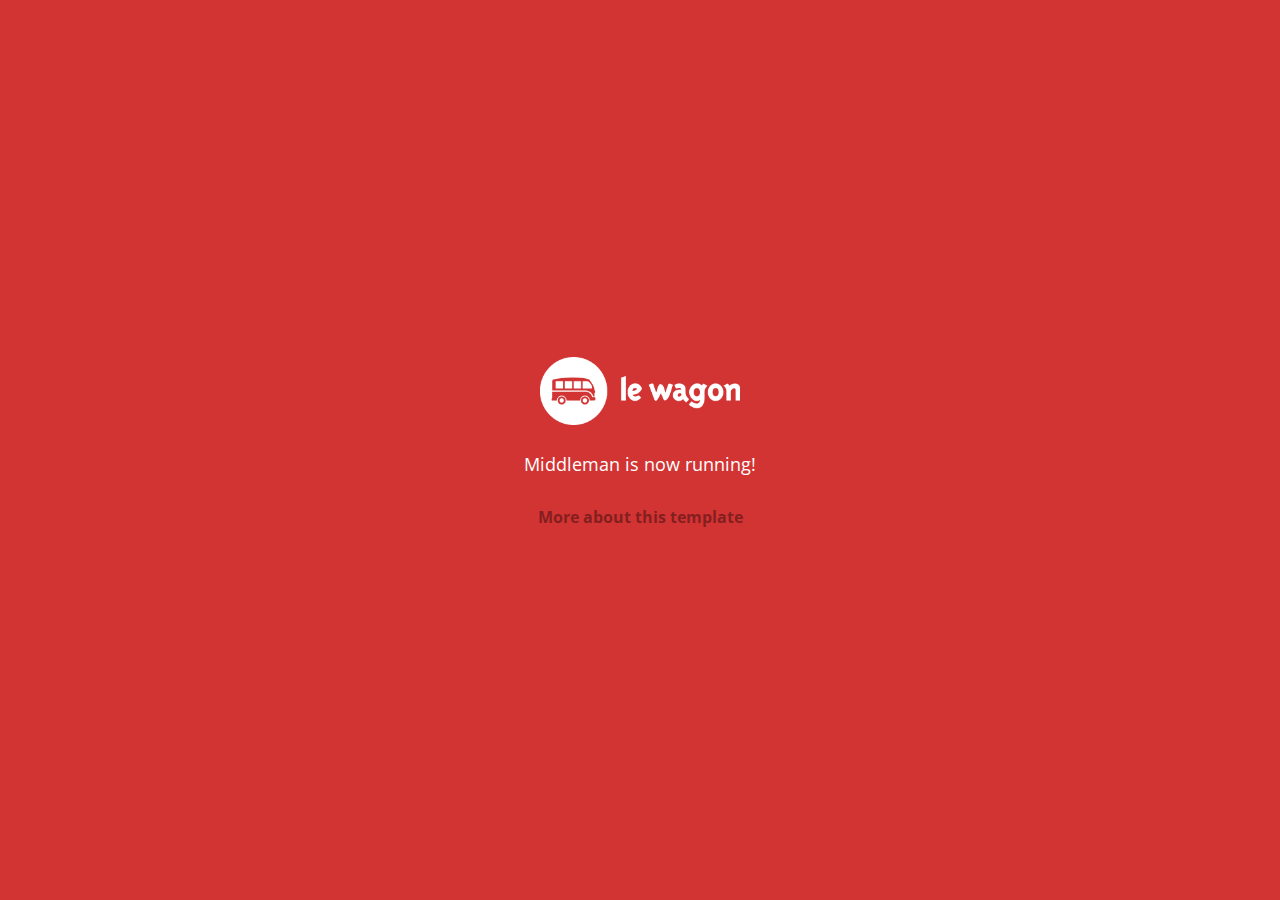
==== index.html @ b1b202fa "Automated commit at 2017-10-30 10:39:01 UTC by middleman-deploy 2.0.0-alpha" ====
<!doctype html>
<html>
  <head>
    <meta charset="utf-8">
    <meta http-equiv="x-ua-compatible" content="ie=edge">
    <meta name="viewport"
          content="width=device-width, initial-scale=1, shrink-to-fit=no">
    <!-- Use the title from a page's frontmatter if it has one -->
    <title>Le Wagon - Middleman</title>
    <link href="stylesheets/application-3c48b980.css" rel="stylesheet" />
    <script src="javascripts/application-93de88c9.js"></script>
    <link href="images/favicon-f15af148.png" rel="icon" type="image/png" />
  </head>
  <body>
    <div id="home">
  <div class="home-content">
    <img src="images/logo-acc9c0ec.png" width="200" alt="Logo" />
    <p>
      Middleman is now running!
    </p>
    <p class="about">
      <a href="about.html">More about this template</a>
    </p>
  </div>
</div>

  </body>
</html>
---- stylesheets/application-3c48b980.css ----
@import url("https://fonts.googleapis.com/css?family=Open+Sans:400,300,700|Raleway:400,100,300,700,500");/*!
 * Bootstrap v3.3.7 (http://getbootstrap.com)
 * Copyright 2011-2016 Twitter, Inc.
 * Licensed under MIT (https://github.com/twbs/bootstrap/blob/master/LICENSE)
 *//*! normalize.css v3.0.3 | MIT License | github.com/necolas/normalize.css */html{font-family:sans-serif;-ms-text-size-adjust:100%;-webkit-text-size-adjust:100%}body{margin:0}article,aside,details,figcaption,figure,footer,header,hgroup,main,menu,nav,section,summary{display:block}audio,canvas,progress,video{display:inline-block;vertical-align:baseline}audio:not([controls]){display:none;height:0}[hidden],template{display:none}a{background-color:transparent}a:active,a:hover{outline:0}abbr[title]{border-bottom:1px dotted}b,strong{font-weight:bold}dfn{font-style:italic}h1{font-size:2em;margin:0.67em 0}mark{background:#ff0;color:#000}small{font-size:80%}sub,sup{font-size:75%;line-height:0;position:relative;vertical-align:baseline}sup{top:-0.5em}sub{bottom:-0.25em}img{border:0}svg:not(:root){overflow:hidden}figure{margin:1em 40px}hr{-webkit-box-sizing:content-box;box-sizing:content-box;height:0}pre{overflow:auto}code,kbd,pre,samp{font-family:monospace, monospace;font-size:1em}button,input,optgroup,select,textarea{color:inherit;font:inherit;margin:0}button{overflow:visible}button,select{text-transform:none}button,html input[type="button"],input[type="reset"],input[type="submit"]{-webkit-appearance:button;cursor:pointer}button[disabled],html input[disabled]{cursor:default}button::-moz-focus-inner,input::-moz-focus-inner{border:0;padding:0}input{line-height:normal}input[type="checkbox"],input[type="radio"]{-webkit-box-sizing:border-box;box-sizing:border-box;padding:0}input[type="number"]::-webkit-inner-spin-button,input[type="number"]::-webkit-outer-spin-button{height:auto}input[type="search"]{-webkit-appearance:textfield;-webkit-box-sizing:content-box;box-sizing:content-box}input[type="search"]::-webkit-search-cancel-button,input[type="search"]::-webkit-search-decoration{-webkit-appearance:none}fieldset{border:1px solid #c0c0c0;margin:0 2px;padding:0.35em 0.625em 0.75em}legend{border:0;padding:0}textarea{overflow:auto}optgroup{font-weight:bold}table{border-collapse:collapse;border-spacing:0}td,th{padding:0}/*! Source: https://github.com/h5bp/html5-boilerplate/blob/master/src/css/main.css */@media print{*,*:before,*:after{background:transparent !important;color:#000 !important;-webkit-box-shadow:none !important;box-shadow:none !important;text-shadow:none !important}a,a:visited{text-decoration:underline}a[href]:after{content:" (" attr(href) ")"}abbr[title]:after{content:" (" attr(title) ")"}a[href^="#"]:after,a[href^="javascript:"]:after{content:""}pre,blockquote{border:1px solid #999;page-break-inside:avoid}thead{display:table-header-group}tr,img{page-break-inside:avoid}img{max-width:100% !important}p,h2,h3{orphans:3;widows:3}h2,h3{page-break-after:avoid}.navbar{display:none}.btn>.caret,.dropup>.btn>.caret{border-top-color:#000 !important}.label{border:1px solid #000}.table{border-collapse:collapse !important}.table td,.table th{background-color:#fff !important}.table-bordered th,.table-bordered td{border:1px solid #ddd !important}}@font-face{font-family:'Glyphicons Halflings';src:url("../assets/bootstrap/glyphicons-halflings-regular-86b6f62b.eot");src:url("../assets/bootstrap/glyphicons-halflings-regular-86b6f62b.eot?#iefix") format("embedded-opentype"),url("../assets/bootstrap/glyphicons-halflings-regular-ca35b697.woff2") format("woff2"),url("../assets/bootstrap/glyphicons-halflings-regular-278e49a8.woff") format("woff"),url("../assets/bootstrap/glyphicons-halflings-regular-44bc1850.ttf") format("truetype"),url("../assets/bootstrap/glyphicons-halflings-regular-de51a849.svg#glyphicons_halflingsregular") format("svg")}.glyphicon{position:relative;top:1px;display:inline-block;font-family:'Glyphicons Halflings';font-style:normal;font-weight:normal;line-height:1;-webkit-font-smoothing:antialiased;-moz-osx-font-smoothing:grayscale}.glyphicon-asterisk:before{content:"\002a"}.glyphicon-plus:before{content:"\002b"}.glyphicon-euro:before,.glyphicon-eur:before{content:"\20ac"}.glyphicon-minus:before{content:"\2212"}.glyphicon-cloud:before{content:"\2601"}.glyphicon-envelope:before{content:"\2709"}.glyphicon-pencil:before{content:"\270f"}.glyphicon-glass:before{content:"\e001"}.glyphicon-music:before{content:"\e002"}.glyphicon-search:before{content:"\e003"}.glyphicon-heart:before{content:"\e005"}.glyphicon-star:before{content:"\e006"}.glyphicon-star-empty:before{content:"\e007"}.glyphicon-user:before{content:"\e008"}.glyphicon-film:before{content:"\e009"}.glyphicon-th-large:before{content:"\e010"}.glyphicon-th:before{content:"\e011"}.glyphicon-th-list:before{content:"\e012"}.glyphicon-ok:before{content:"\e013"}.glyphicon-remove:before{content:"\e014"}.glyphicon-zoom-in:before{content:"\e015"}.glyphicon-zoom-out:before{content:"\e016"}.glyphicon-off:before{content:"\e017"}.glyphicon-signal:before{content:"\e018"}.glyphicon-cog:before{content:"\e019"}.glyphicon-trash:before{content:"\e020"}.glyphicon-home:before{content:"\e021"}.glyphicon-file:before{content:"\e022"}.glyphicon-time:before{content:"\e023"}.glyphicon-road:before{content:"\e024"}.glyphicon-download-alt:before{content:"\e025"}.glyphicon-download:before{content:"\e026"}.glyphicon-upload:before{content:"\e027"}.glyphicon-inbox:before{content:"\e028"}.glyphicon-play-circle:before{content:"\e029"}.glyphicon-repeat:before{content:"\e030"}.glyphicon-refresh:before{content:"\e031"}.glyphicon-list-alt:before{content:"\e032"}.glyphicon-lock:before{content:"\e033"}.glyphicon-flag:before{content:"\e034"}.glyphicon-headphones:before{content:"\e035"}.glyphicon-volume-off:before{content:"\e036"}.glyphicon-volume-down:before{content:"\e037"}.glyphicon-volume-up:before{content:"\e038"}.glyphicon-qrcode:before{content:"\e039"}.glyphicon-barcode:before{content:"\e040"}.glyphicon-tag:before{content:"\e041"}.glyphicon-tags:before{content:"\e042"}.glyphicon-book:before{content:"\e043"}.glyphicon-bookmark:before{content:"\e044"}.glyphicon-print:before{content:"\e045"}.glyphicon-camera:before{content:"\e046"}.glyphicon-font:before{content:"\e047"}.glyphicon-bold:before{content:"\e048"}.glyphicon-italic:before{content:"\e049"}.glyphicon-text-height:before{content:"\e050"}.glyphicon-text-width:before{content:"\e051"}.glyphicon-align-left:before{content:"\e052"}.glyphicon-align-center:before{content:"\e053"}.glyphicon-align-right:before{content:"\e054"}.glyphicon-align-justify:before{content:"\e055"}.glyphicon-list:before{content:"\e056"}.glyphicon-indent-left:before{content:"\e057"}.glyphicon-indent-right:before{content:"\e058"}.glyphicon-facetime-video:before{content:"\e059"}.glyphicon-picture:before{content:"\e060"}.glyphicon-map-marker:before{content:"\e062"}.glyphicon-adjust:before{content:"\e063"}.glyphicon-tint:before{content:"\e064"}.glyphicon-edit:before{content:"\e065"}.glyphicon-share:before{content:"\e066"}.glyphicon-check:before{content:"\e067"}.glyphicon-move:before{content:"\e068"}.glyphicon-step-backward:before{content:"\e069"}.glyphicon-fast-backward:before{content:"\e070"}.glyphicon-backward:before{content:"\e071"}.glyphicon-play:before{content:"\e072"}.glyphicon-pause:before{content:"\e073"}.glyphicon-stop:before{content:"\e074"}.glyphicon-forward:before{content:"\e075"}.glyphicon-fast-forward:before{content:"\e076"}.glyphicon-step-forward:before{content:"\e077"}.glyphicon-eject:before{content:"\e078"}.glyphicon-chevron-left:before{content:"\e079"}.glyphicon-chevron-right:before{content:"\e080"}.glyphicon-plus-sign:before{content:"\e081"}.glyphicon-minus-sign:before{content:"\e082"}.glyphicon-remove-sign:before{content:"\e083"}.glyphicon-ok-sign:before{content:"\e084"}.glyphicon-question-sign:before{content:"\e085"}.glyphicon-info-sign:before{content:"\e086"}.glyphicon-screenshot:before{content:"\e087"}.glyphicon-remove-circle:before{content:"\e088"}.glyphicon-ok-circle:before{content:"\e089"}.glyphicon-ban-circle:before{content:"\e090"}.glyphicon-arrow-left:before{content:"\e091"}.glyphicon-arrow-right:before{content:"\e092"}.glyphicon-arrow-up:before{content:"\e093"}.glyphicon-arrow-down:before{content:"\e094"}.glyphicon-share-alt:before{content:"\e095"}.glyphicon-resize-full:before{content:"\e096"}.glyphicon-resize-small:before{content:"\e097"}.glyphicon-exclamation-sign:before{content:"\e101"}.glyphicon-gift:before{content:"\e102"}.glyphicon-leaf:before{content:"\e103"}.glyphicon-fire:before{content:"\e104"}.glyphicon-eye-open:before{content:"\e105"}.glyphicon-eye-close:before{content:"\e106"}.glyphicon-warning-sign:before{content:"\e107"}.glyphicon-plane:before{content:"\e108"}.glyphicon-calendar:before{content:"\e109"}.glyphicon-random:before{content:"\e110"}.glyphicon-comment:before{content:"\e111"}.glyphicon-magnet:before{content:"\e112"}.glyphicon-chevron-up:before{content:"\e113"}.glyphicon-chevron-down:before{content:"\e114"}.glyphicon-retweet:before{content:"\e115"}.glyphicon-shopping-cart:before{content:"\e116"}.glyphicon-folder-close:before{content:"\e117"}.glyphicon-folder-open:before{content:"\e118"}.glyphicon-resize-vertical:before{content:"\e119"}.glyphicon-resize-horizontal:before{content:"\e120"}.glyphicon-hdd:before{content:"\e121"}.glyphicon-bullhorn:before{content:"\e122"}.glyphicon-bell:before{content:"\e123"}.glyphicon-certificate:before{content:"\e124"}.glyphicon-thumbs-up:before{content:"\e125"}.glyphicon-thumbs-down:before{content:"\e126"}.glyphicon-hand-right:before{content:"\e127"}.glyphicon-hand-left:before{content:"\e128"}.glyphicon-hand-up:before{content:"\e129"}.glyphicon-hand-down:before{content:"\e130"}.glyphicon-circle-arrow-right:before{content:"\e131"}.glyphicon-circle-arrow-left:before{content:"\e132"}.glyphicon-circle-arrow-up:before{content:"\e133"}.glyphicon-circle-arrow-down:before{content:"\e134"}.glyphicon-globe:before{content:"\e135"}.glyphicon-wrench:before{content:"\e136"}.glyphicon-tasks:before{content:"\e137"}.glyphicon-filter:before{content:"\e138"}.glyphicon-briefcase:before{content:"\e139"}.glyphicon-fullscreen:before{content:"\e140"}.glyphicon-dashboard:before{content:"\e141"}.glyphicon-paperclip:before{content:"\e142"}.glyphicon-heart-empty:before{content:"\e143"}.glyphicon-link:before{content:"\e144"}.glyphicon-phone:before{content:"\e145"}.glyphicon-pushpin:before{content:"\e146"}.glyphicon-usd:before{content:"\e148"}.glyphicon-gbp:before{content:"\e149"}.glyphicon-sort:before{content:"\e150"}.glyphicon-sort-by-alphabet:before{content:"\e151"}.glyphicon-sort-by-alphabet-alt:before{content:"\e152"}.glyphicon-sort-by-order:before{content:"\e153"}.glyphicon-sort-by-order-alt:before{content:"\e154"}.glyphicon-sort-by-attributes:before{content:"\e155"}.glyphicon-sort-by-attributes-alt:before{content:"\e156"}.glyphicon-unchecked:before{content:"\e157"}.glyphicon-expand:before{content:"\e158"}.glyphicon-collapse-down:before{content:"\e159"}.glyphicon-collapse-up:before{content:"\e160"}.glyphicon-log-in:before{content:"\e161"}.glyphicon-flash:before{content:"\e162"}.glyphicon-log-out:before{content:"\e163"}.glyphicon-new-window:before{content:"\e164"}.glyphicon-record:before{content:"\e165"}.glyphicon-save:before{content:"\e166"}.glyphicon-open:before{content:"\e167"}.glyphicon-saved:before{content:"\e168"}.glyphicon-import:before{content:"\e169"}.glyphicon-export:before{content:"\e170"}.glyphicon-send:before{content:"\e171"}.glyphicon-floppy-disk:before{content:"\e172"}.glyphicon-floppy-saved:before{content:"\e173"}.glyphicon-floppy-remove:before{content:"\e174"}.glyphicon-floppy-save:before{content:"\e175"}.glyphicon-floppy-open:before{content:"\e176"}.glyphicon-credit-card:before{content:"\e177"}.glyphicon-transfer:before{content:"\e178"}.glyphicon-cutlery:before{content:"\e179"}.glyphicon-header:before{content:"\e180"}.glyphicon-compressed:before{content:"\e181"}.glyphicon-earphone:before{content:"\e182"}.glyphicon-phone-alt:before{content:"\e183"}.glyphicon-tower:before{content:"\e184"}.glyphicon-stats:before{content:"\e185"}.glyphicon-sd-video:before{content:"\e186"}.glyphicon-hd-video:before{content:"\e187"}.glyphicon-subtitles:before{content:"\e188"}.glyphicon-sound-stereo:before{content:"\e189"}.glyphicon-sound-dolby:before{content:"\e190"}.glyphicon-sound-5-1:before{content:"\e191"}.glyphicon-sound-6-1:before{content:"\e192"}.glyphicon-sound-7-1:before{content:"\e193"}.glyphicon-copyright-mark:before{content:"\e194"}.glyphicon-registration-mark:before{content:"\e195"}.glyphicon-cloud-download:before{content:"\e197"}.glyphicon-cloud-upload:before{content:"\e198"}.glyphicon-tree-conifer:before{content:"\e199"}.glyphicon-tree-deciduous:before{content:"\e200"}.glyphicon-cd:before{content:"\e201"}.glyphicon-save-file:before{content:"\e202"}.glyphicon-open-file:before{content:"\e203"}.glyphicon-level-up:before{content:"\e204"}.glyphicon-copy:before{content:"\e205"}.glyphicon-paste:before{content:"\e206"}.glyphicon-alert:before{content:"\e209"}.glyphicon-equalizer:before{content:"\e210"}.glyphicon-king:before{content:"\e211"}.glyphicon-queen:before{content:"\e212"}.glyphicon-pawn:before{content:"\e213"}.glyphicon-bishop:before{content:"\e214"}.glyphicon-knight:before{content:"\e215"}.glyphicon-baby-formula:before{content:"\e216"}.glyphicon-tent:before{content:"\26fa"}.glyphicon-blackboard:before{content:"\e218"}.glyphicon-bed:before{content:"\e219"}.glyphicon-apple:before{content:"\f8ff"}.glyphicon-erase:before{content:"\e221"}.glyphicon-hourglass:before{content:"\231b"}.glyphicon-lamp:before{content:"\e223"}.glyphicon-duplicate:before{content:"\e224"}.glyphicon-piggy-bank:before{content:"\e225"}.glyphicon-scissors:before{content:"\e226"}.glyphicon-bitcoin:before{content:"\e227"}.glyphicon-btc:before{content:"\e227"}.glyphicon-xbt:before{content:"\e227"}.glyphicon-yen:before{content:"\00a5"}.glyphicon-jpy:before{content:"\00a5"}.glyphicon-ruble:before{content:"\20bd"}.glyphicon-rub:before{content:"\20bd"}.glyphicon-scale:before{content:"\e230"}.glyphicon-ice-lolly:before{content:"\e231"}.glyphicon-ice-lolly-tasted:before{content:"\e232"}.glyphicon-education:before{content:"\e233"}.glyphicon-option-horizontal:before{content:"\e234"}.glyphicon-option-vertical:before{content:"\e235"}.glyphicon-menu-hamburger:before{content:"\e236"}.glyphicon-modal-window:before{content:"\e237"}.glyphicon-oil:before{content:"\e238"}.glyphicon-grain:before{content:"\e239"}.glyphicon-sunglasses:before{content:"\e240"}.glyphicon-text-size:before{content:"\e241"}.glyphicon-text-color:before{content:"\e242"}.glyphicon-text-background:before{content:"\e243"}.glyphicon-object-align-top:before{content:"\e244"}.glyphicon-object-align-bottom:before{content:"\e245"}.glyphicon-object-align-horizontal:before{content:"\e246"}.glyphicon-object-align-left:before{content:"\e247"}.glyphicon-object-align-vertical:before{content:"\e248"}.glyphicon-object-align-right:before{content:"\e249"}.glyphicon-triangle-right:before{content:"\e250"}.glyphicon-triangle-left:before{content:"\e251"}.glyphicon-triangle-bottom:before{content:"\e252"}.glyphicon-triangle-top:before{content:"\e253"}.glyphicon-console:before{content:"\e254"}.glyphicon-superscript:before{content:"\e255"}.glyphicon-subscript:before{content:"\e256"}.glyphicon-menu-left:before{content:"\e257"}.glyphicon-menu-right:before{content:"\e258"}.glyphicon-menu-down:before{content:"\e259"}.glyphicon-menu-up:before{content:"\e260"}*{-webkit-box-sizing:border-box;box-sizing:border-box}*:before,*:after{-webkit-box-sizing:border-box;box-sizing:border-box}html{font-size:10px;-webkit-tap-highlight-color:transparent}body{font-family:"Open Sans", "Helvetica", "sans-serif";font-size:18px;line-height:1.42857143;color:#333333;background-color:#F4F4F4}input,button,select,textarea{font-family:inherit;font-size:inherit;line-height:inherit}a{color:#469AE0;text-decoration:none}a:hover,a:focus{color:#1f74ba;text-decoration:underline}a:focus{outline:5px auto -webkit-focus-ring-color;outline-offset:-2px}figure{margin:0}img{vertical-align:middle}.img-responsive{display:block;max-width:100%;height:auto}.img-rounded{border-radius:2px}.img-thumbnail{padding:4px;line-height:1.42857143;background-color:#F4F4F4;border:1px solid #ddd;border-radius:2px;-webkit-transition:all 0.2s ease-in-out;transition:all 0.2s ease-in-out;display:inline-block;max-width:100%;height:auto}.img-circle{border-radius:50%}hr{margin-top:25px;margin-bottom:25px;border:0;border-top:1px solid #eeeeee}.sr-only{position:absolute;width:1px;height:1px;margin:-1px;padding:0;overflow:hidden;clip:rect(0, 0, 0, 0);border:0}.sr-only-focusable:active,.sr-only-focusable:focus{position:static;width:auto;height:auto;margin:0;overflow:visible;clip:auto}[role="button"]{cursor:pointer}h1,h2,h3,h4,h5,h6,.h1,.h2,.h3,.h4,.h5,.h6{font-family:"Raleway", "Helvetica", "sans-serif";font-weight:500;line-height:1.1;color:inherit}h1 small,h1 .small,h2 small,h2 .small,h3 small,h3 .small,h4 small,h4 .small,h5 small,h5 .small,h6 small,h6 .small,.h1 small,.h1 .small,.h2 small,.h2 .small,.h3 small,.h3 .small,.h4 small,.h4 .small,.h5 small,.h5 .small,.h6 small,.h6 .small{font-weight:normal;line-height:1;color:#777777}h1,.h1,h2,.h2,h3,.h3{margin-top:25px;margin-bottom:12.5px}h1 small,h1 .small,.h1 small,.h1 .small,h2 small,h2 .small,.h2 small,.h2 .small,h3 small,h3 .small,.h3 small,.h3 .small{font-size:65%}h4,.h4,h5,.h5,h6,.h6{margin-top:12.5px;margin-bottom:12.5px}h4 small,h4 .small,.h4 small,.h4 .small,h5 small,h5 .small,.h5 small,.h5 .small,h6 small,h6 .small,.h6 small,.h6 .small{font-size:75%}h1,.h1{font-size:46px}h2,.h2{font-size:38px}h3,.h3{font-size:31px}h4,.h4{font-size:23px}h5,.h5{font-size:18px}h6,.h6{font-size:16px}p{margin:0 0 12.5px}.lead{margin-bottom:25px;font-size:20px;font-weight:300;line-height:1.4}@media (min-width: 768px){.lead{font-size:27px}}small,.small{font-size:88%}mark,.mark{background-color:#fcf8e3;padding:.2em}.text-left{text-align:left}.text-right{text-align:right}.text-center{text-align:center}.text-justify{text-align:justify}.text-nowrap{white-space:nowrap}.text-lowercase{text-transform:lowercase}.text-uppercase,.initialism{text-transform:uppercase}.text-capitalize{text-transform:capitalize}.text-muted{color:#777777}.text-primary{color:#469AE0}a.text-primary:hover,a.text-primary:focus{color:#2381d0}.text-success{color:#3c763d}a.text-success:hover,a.text-success:focus{color:#2b542c}.text-info{color:#31708f}a.text-info:hover,a.text-info:focus{color:#245269}.text-warning{color:#8a6d3b}a.text-warning:hover,a.text-warning:focus{color:#66512c}.text-danger{color:#a94442}a.text-danger:hover,a.text-danger:focus{color:#843534}.bg-primary{color:#fff}.bg-primary{background-color:#469AE0}a.bg-primary:hover,a.bg-primary:focus{background-color:#2381d0}.bg-success{background-color:#dff0d8}a.bg-success:hover,a.bg-success:focus{background-color:#c1e2b3}.bg-info{background-color:#d9edf7}a.bg-info:hover,a.bg-info:focus{background-color:#afd9ee}.bg-warning{background-color:#fcf8e3}a.bg-warning:hover,a.bg-warning:focus{background-color:#f7ecb5}.bg-danger{background-color:#f2dede}a.bg-danger:hover,a.bg-danger:focus{background-color:#e4b9b9}.page-header{padding-bottom:11.5px;margin:50px 0 25px;border-bottom:1px solid #eeeeee}ul,ol{margin-top:0;margin-bottom:12.5px}ul ul,ul ol,ol ul,ol ol{margin-bottom:0}.list-unstyled{padding-left:0;list-style:none}.list-inline{padding-left:0;list-style:none;margin-left:-5px}.list-inline>li{display:inline-block;padding-left:5px;padding-right:5px}dl{margin-top:0;margin-bottom:25px}dt,dd{line-height:1.42857143}dt{font-weight:bold}dd{margin-left:0}.dl-horizontal dd:before,.dl-horizontal dd:after{content:" ";display:table}.dl-horizontal dd:after{clear:both}@media (min-width: 768px){.dl-horizontal dt{float:left;width:160px;clear:left;text-align:right;overflow:hidden;text-overflow:ellipsis;white-space:nowrap}.dl-horizontal dd{margin-left:180px}}abbr[title],abbr[data-original-title]{cursor:help;border-bottom:1px dotted #777777}.initialism{font-size:90%}blockquote{padding:12.5px 25px;margin:0 0 25px;font-size:22.5px;border-left:5px solid #eeeeee}blockquote p:last-child,blockquote ul:last-child,blockquote ol:last-child{margin-bottom:0}blockquote footer,blockquote small,blockquote .small{display:block;font-size:80%;line-height:1.42857143;color:#777777}blockquote footer:before,blockquote small:before,blockquote .small:before{content:'\2014 \00A0'}.blockquote-reverse,blockquote.pull-right{padding-right:15px;padding-left:0;border-right:5px solid #eeeeee;border-left:0;text-align:right}.blockquote-reverse footer:before,.blockquote-reverse small:before,.blockquote-reverse .small:before,blockquote.pull-right footer:before,blockquote.pull-right small:before,blockquote.pull-right .small:before{content:''}.blockquote-reverse footer:after,.blockquote-reverse small:after,.blockquote-reverse .small:after,blockquote.pull-right footer:after,blockquote.pull-right small:after,blockquote.pull-right .small:after{content:'\00A0 \2014'}address{margin-bottom:25px;font-style:normal;line-height:1.42857143}code,kbd,pre,samp{font-family:Menlo, Monaco, Consolas, "Courier New", monospace}code{padding:2px 4px;font-size:90%;color:#c7254e;background-color:#f9f2f4;border-radius:2px}kbd{padding:2px 4px;font-size:90%;color:#fff;background-color:#333;border-radius:2px;-webkit-box-shadow:inset 0 -1px 0 rgba(0,0,0,0.25);box-shadow:inset 0 -1px 0 rgba(0,0,0,0.25)}kbd kbd{padding:0;font-size:100%;font-weight:bold;-webkit-box-shadow:none;box-shadow:none}pre{display:block;padding:12px;margin:0 0 12.5px;font-size:17px;line-height:1.42857143;word-break:break-all;word-wrap:break-word;color:#333333;background-color:#f5f5f5;border:1px solid #ccc;border-radius:2px}pre code{padding:0;font-size:inherit;color:inherit;white-space:pre-wrap;background-color:transparent;border-radius:0}.pre-scrollable{max-height:340px;overflow-y:scroll}.container{margin-right:auto;margin-left:auto;padding-left:15px;padding-right:15px}.container:before,.container:after{content:" ";display:table}.container:after{clear:both}@media (min-width: 768px){.container{width:750px}}@media (min-width: 992px){.container{width:970px}}@media (min-width: 1200px){.container{width:1170px}}.container-fluid{margin-right:auto;margin-left:auto;padding-left:15px;padding-right:15px}.container-fluid:before,.container-fluid:after{content:" ";display:table}.container-fluid:after{clear:both}.row{margin-left:-15px;margin-right:-15px}.row:before,.row:after{content:" ";display:table}.row:after{clear:both}.col-xs-1,.col-sm-1,.col-md-1,.col-lg-1,.col-xs-2,.col-sm-2,.col-md-2,.col-lg-2,.col-xs-3,.col-sm-3,.col-md-3,.col-lg-3,.col-xs-4,.col-sm-4,.col-md-4,.col-lg-4,.col-xs-5,.col-sm-5,.col-md-5,.col-lg-5,.col-xs-6,.col-sm-6,.col-md-6,.col-lg-6,.col-xs-7,.col-sm-7,.col-md-7,.col-lg-7,.col-xs-8,.col-sm-8,.col-md-8,.col-lg-8,.col-xs-9,.col-sm-9,.col-md-9,.col-lg-9,.col-xs-10,.col-sm-10,.col-md-10,.col-lg-10,.col-xs-11,.col-sm-11,.col-md-11,.col-lg-11,.col-xs-12,.col-sm-12,.col-md-12,.col-lg-12{position:relative;min-height:1px;padding-left:15px;padding-right:15px}.col-xs-1,.col-xs-2,.col-xs-3,.col-xs-4,.col-xs-5,.col-xs-6,.col-xs-7,.col-xs-8,.col-xs-9,.col-xs-10,.col-xs-11,.col-xs-12{float:left}.col-xs-1{width:8.33333333%}.col-xs-2{width:16.66666667%}.col-xs-3{width:25%}.col-xs-4{width:33.33333333%}.col-xs-5{width:41.66666667%}.col-xs-6{width:50%}.col-xs-7{width:58.33333333%}.col-xs-8{width:66.66666667%}.col-xs-9{width:75%}.col-xs-10{width:83.33333333%}.col-xs-11{width:91.66666667%}.col-xs-12{width:100%}.col-xs-pull-0{right:auto}.col-xs-pull-1{right:8.33333333%}.col-xs-pull-2{right:16.66666667%}.col-xs-pull-3{right:25%}.col-xs-pull-4{right:33.33333333%}.col-xs-pull-5{right:41.66666667%}.col-xs-pull-6{right:50%}.col-xs-pull-7{right:58.33333333%}.col-xs-pull-8{right:66.66666667%}.col-xs-pull-9{right:75%}.col-xs-pull-10{right:83.33333333%}.col-xs-pull-11{right:91.66666667%}.col-xs-pull-12{right:100%}.col-xs-push-0{left:auto}.col-xs-push-1{left:8.33333333%}.col-xs-push-2{left:16.66666667%}.col-xs-push-3{left:25%}.col-xs-push-4{left:33.33333333%}.col-xs-push-5{left:41.66666667%}.col-xs-push-6{left:50%}.col-xs-push-7{left:58.33333333%}.col-xs-push-8{left:66.66666667%}.col-xs-push-9{left:75%}.col-xs-push-10{left:83.33333333%}.col-xs-push-11{left:91.66666667%}.col-xs-push-12{left:100%}.col-xs-offset-0{margin-left:0%}.col-xs-offset-1{margin-left:8.33333333%}.col-xs-offset-2{margin-left:16.66666667%}.col-xs-offset-3{margin-left:25%}.col-xs-offset-4{margin-left:33.33333333%}.col-xs-offset-5{margin-left:41.66666667%}.col-xs-offset-6{margin-left:50%}.col-xs-offset-7{margin-left:58.33333333%}.col-xs-offset-8{margin-left:66.66666667%}.col-xs-offset-9{margin-left:75%}.col-xs-offset-10{margin-left:83.33333333%}.col-xs-offset-11{margin-left:91.66666667%}.col-xs-offset-12{margin-left:100%}@media (min-width: 768px){.col-sm-1,.col-sm-2,.col-sm-3,.col-sm-4,.col-sm-5,.col-sm-6,.col-sm-7,.col-sm-8,.col-sm-9,.col-sm-10,.col-sm-11,.col-sm-12{float:left}.col-sm-1{width:8.33333333%}.col-sm-2{width:16.66666667%}.col-sm-3{width:25%}.col-sm-4{width:33.33333333%}.col-sm-5{width:41.66666667%}.col-sm-6{width:50%}.col-sm-7{width:58.33333333%}.col-sm-8{width:66.66666667%}.col-sm-9{width:75%}.col-sm-10{width:83.33333333%}.col-sm-11{width:91.66666667%}.col-sm-12{width:100%}.col-sm-pull-0{right:auto}.col-sm-pull-1{right:8.33333333%}.col-sm-pull-2{right:16.66666667%}.col-sm-pull-3{right:25%}.col-sm-pull-4{right:33.33333333%}.col-sm-pull-5{right:41.66666667%}.col-sm-pull-6{right:50%}.col-sm-pull-7{right:58.33333333%}.col-sm-pull-8{right:66.66666667%}.col-sm-pull-9{right:75%}.col-sm-pull-10{right:83.33333333%}.col-sm-pull-11{right:91.66666667%}.col-sm-pull-12{right:100%}.col-sm-push-0{left:auto}.col-sm-push-1{left:8.33333333%}.col-sm-push-2{left:16.66666667%}.col-sm-push-3{left:25%}.col-sm-push-4{left:33.33333333%}.col-sm-push-5{left:41.66666667%}.col-sm-push-6{left:50%}.col-sm-push-7{left:58.33333333%}.col-sm-push-8{left:66.66666667%}.col-sm-push-9{left:75%}.col-sm-push-10{left:83.33333333%}.col-sm-push-11{left:91.66666667%}.col-sm-push-12{left:100%}.col-sm-offset-0{margin-left:0%}.col-sm-offset-1{margin-left:8.33333333%}.col-sm-offset-2{margin-left:16.66666667%}.col-sm-offset-3{margin-left:25%}.col-sm-offset-4{margin-left:33.33333333%}.col-sm-offset-5{margin-left:41.66666667%}.col-sm-offset-6{margin-left:50%}.col-sm-offset-7{margin-left:58.33333333%}.col-sm-offset-8{margin-left:66.66666667%}.col-sm-offset-9{margin-left:75%}.col-sm-offset-10{margin-left:83.33333333%}.col-sm-offset-11{margin-left:91.66666667%}.col-sm-offset-12{margin-left:100%}}@media (min-width: 992px){.col-md-1,.col-md-2,.col-md-3,.col-md-4,.col-md-5,.col-md-6,.col-md-7,.col-md-8,.col-md-9,.col-md-10,.col-md-11,.col-md-12{float:left}.col-md-1{width:8.33333333%}.col-md-2{width:16.66666667%}.col-md-3{width:25%}.col-md-4{width:33.33333333%}.col-md-5{width:41.66666667%}.col-md-6{width:50%}.col-md-7{width:58.33333333%}.col-md-8{width:66.66666667%}.col-md-9{width:75%}.col-md-10{width:83.33333333%}.col-md-11{width:91.66666667%}.col-md-12{width:100%}.col-md-pull-0{right:auto}.col-md-pull-1{right:8.33333333%}.col-md-pull-2{right:16.66666667%}.col-md-pull-3{right:25%}.col-md-pull-4{right:33.33333333%}.col-md-pull-5{right:41.66666667%}.col-md-pull-6{right:50%}.col-md-pull-7{right:58.33333333%}.col-md-pull-8{right:66.66666667%}.col-md-pull-9{right:75%}.col-md-pull-10{right:83.33333333%}.col-md-pull-11{right:91.66666667%}.col-md-pull-12{right:100%}.col-md-push-0{left:auto}.col-md-push-1{left:8.33333333%}.col-md-push-2{left:16.66666667%}.col-md-push-3{left:25%}.col-md-push-4{left:33.33333333%}.col-md-push-5{left:41.66666667%}.col-md-push-6{left:50%}.col-md-push-7{left:58.33333333%}.col-md-push-8{left:66.66666667%}.col-md-push-9{left:75%}.col-md-push-10{left:83.33333333%}.col-md-push-11{left:91.66666667%}.col-md-push-12{left:100%}.col-md-offset-0{margin-left:0%}.col-md-offset-1{margin-left:8.33333333%}.col-md-offset-2{margin-left:16.66666667%}.col-md-offset-3{margin-left:25%}.col-md-offset-4{margin-left:33.33333333%}.col-md-offset-5{margin-left:41.66666667%}.col-md-offset-6{margin-left:50%}.col-md-offset-7{margin-left:58.33333333%}.col-md-offset-8{margin-left:66.66666667%}.col-md-offset-9{margin-left:75%}.col-md-offset-10{margin-left:83.33333333%}.col-md-offset-11{margin-left:91.66666667%}.col-md-offset-12{margin-left:100%}}@media (min-width: 1200px){.col-lg-1,.col-lg-2,.col-lg-3,.col-lg-4,.col-lg-5,.col-lg-6,.col-lg-7,.col-lg-8,.col-lg-9,.col-lg-10,.col-lg-11,.col-lg-12{float:left}.col-lg-1{width:8.33333333%}.col-lg-2{width:16.66666667%}.col-lg-3{width:25%}.col-lg-4{width:33.33333333%}.col-lg-5{width:41.66666667%}.col-lg-6{width:50%}.col-lg-7{width:58.33333333%}.col-lg-8{width:66.66666667%}.col-lg-9{width:75%}.col-lg-10{width:83.33333333%}.col-lg-11{width:91.66666667%}.col-lg-12{width:100%}.col-lg-pull-0{right:auto}.col-lg-pull-1{right:8.33333333%}.col-lg-pull-2{right:16.66666667%}.col-lg-pull-3{right:25%}.col-lg-pull-4{right:33.33333333%}.col-lg-pull-5{right:41.66666667%}.col-lg-pull-6{right:50%}.col-lg-pull-7{right:58.33333333%}.col-lg-pull-8{right:66.66666667%}.col-lg-pull-9{right:75%}.col-lg-pull-10{right:83.33333333%}.col-lg-pull-11{right:91.66666667%}.col-lg-pull-12{right:100%}.col-lg-push-0{left:auto}.col-lg-push-1{left:8.33333333%}.col-lg-push-2{left:16.66666667%}.col-lg-push-3{left:25%}.col-lg-push-4{left:33.33333333%}.col-lg-push-5{left:41.66666667%}.col-lg-push-6{left:50%}.col-lg-push-7{left:58.33333333%}.col-lg-push-8{left:66.66666667%}.col-lg-push-9{left:75%}.col-lg-push-10{left:83.33333333%}.col-lg-push-11{left:91.66666667%}.col-lg-push-12{left:100%}.col-lg-offset-0{margin-left:0%}.col-lg-offset-1{margin-left:8.33333333%}.col-lg-offset-2{margin-left:16.66666667%}.col-lg-offset-3{margin-left:25%}.col-lg-offset-4{margin-left:33.33333333%}.col-lg-offset-5{margin-left:41.66666667%}.col-lg-offset-6{margin-left:50%}.col-lg-offset-7{margin-left:58.33333333%}.col-lg-offset-8{margin-left:66.66666667%}.col-lg-offset-9{margin-left:75%}.col-lg-offset-10{margin-left:83.33333333%}.col-lg-offset-11{margin-left:91.66666667%}.col-lg-offset-12{margin-left:100%}}table{background-color:transparent}caption{padding-top:8px;padding-bottom:8px;color:#777777;text-align:left}th{text-align:left}.table{width:100%;max-width:100%;margin-bottom:25px}.table>thead>tr>th,.table>thead>tr>td,.table>tbody>tr>th,.table>tbody>tr>td,.table>tfoot>tr>th,.table>tfoot>tr>td{padding:8px;line-height:1.42857143;vertical-align:top;border-top:1px solid #ddd}.table>thead>tr>th{vertical-align:bottom;border-bottom:2px solid #ddd}.table>caption+thead>tr:first-child>th,.table>caption+thead>tr:first-child>td,.table>colgroup+thead>tr:first-child>th,.table>colgroup+thead>tr:first-child>td,.table>thead:first-child>tr:first-child>th,.table>thead:first-child>tr:first-child>td{border-top:0}.table>tbody+tbody{border-top:2px solid #ddd}.table .table{background-color:#F4F4F4}.table-condensed>thead>tr>th,.table-condensed>thead>tr>td,.table-condensed>tbody>tr>th,.table-condensed>tbody>tr>td,.table-condensed>tfoot>tr>th,.table-condensed>tfoot>tr>td{padding:5px}.table-bordered{border:1px solid #ddd}.table-bordered>thead>tr>th,.table-bordered>thead>tr>td,.table-bordered>tbody>tr>th,.table-bordered>tbody>tr>td,.table-bordered>tfoot>tr>th,.table-bordered>tfoot>tr>td{border:1px solid #ddd}.table-bordered>thead>tr>th,.table-bordered>thead>tr>td{border-bottom-width:2px}.table-striped>tbody>tr:nth-of-type(odd){background-color:#f9f9f9}.table-hover>tbody>tr:hover{background-color:#f5f5f5}table col[class*="col-"]{position:static;float:none;display:table-column}table td[class*="col-"],table th[class*="col-"]{position:static;float:none;display:table-cell}.table>thead>tr>td.active,.table>thead>tr>th.active,.table>thead>tr.active>td,.table>thead>tr.active>th,.table>tbody>tr>td.active,.table>tbody>tr>th.active,.table>tbody>tr.active>td,.table>tbody>tr.active>th,.table>tfoot>tr>td.active,.table>tfoot>tr>th.active,.table>tfoot>tr.active>td,.table>tfoot>tr.active>th{background-color:#f5f5f5}.table-hover>tbody>tr>td.active:hover,.table-hover>tbody>tr>th.active:hover,.table-hover>tbody>tr.active:hover>td,.table-hover>tbody>tr:hover>.active,.table-hover>tbody>tr.active:hover>th{background-color:#e8e8e8}.table>thead>tr>td.success,.table>thead>tr>th.success,.table>thead>tr.success>td,.table>thead>tr.success>th,.table>tbody>tr>td.success,.table>tbody>tr>th.success,.table>tbody>tr.success>td,.table>tbody>tr.success>th,.table>tfoot>tr>td.success,.table>tfoot>tr>th.success,.table>tfoot>tr.success>td,.table>tfoot>tr.success>th{background-color:#dff0d8}.table-hover>tbody>tr>td.success:hover,.table-hover>tbody>tr>th.success:hover,.table-hover>tbody>tr.success:hover>td,.table-hover>tbody>tr:hover>.success,.table-hover>tbody>tr.success:hover>th{background-color:#d0e9c6}.table>thead>tr>td.info,.table>thead>tr>th.info,.table>thead>tr.info>td,.table>thead>tr.info>th,.table>tbody>tr>td.info,.table>tbody>tr>th.info,.table>tbody>tr.info>td,.table>tbody>tr.info>th,.table>tfoot>tr>td.info,.table>tfoot>tr>th.info,.table>tfoot>tr.info>td,.table>tfoot>tr.info>th{background-color:#d9edf7}.table-hover>tbody>tr>td.info:hover,.table-hover>tbody>tr>th.info:hover,.table-hover>tbody>tr.info:hover>td,.table-hover>tbody>tr:hover>.info,.table-hover>tbody>tr.info:hover>th{background-color:#c4e3f3}.table>thead>tr>td.warning,.table>thead>tr>th.warning,.table>thead>tr.warning>td,.table>thead>tr.warning>th,.table>tbody>tr>td.warning,.table>tbody>tr>th.warning,.table>tbody>tr.warning>td,.table>tbody>tr.warning>th,.table>tfoot>tr>td.warning,.table>tfoot>tr>th.warning,.table>tfoot>tr.warning>td,.table>tfoot>tr.warning>th{background-color:#fcf8e3}.table-hover>tbody>tr>td.warning:hover,.table-hover>tbody>tr>th.warning:hover,.table-hover>tbody>tr.warning:hover>td,.table-hover>tbody>tr:hover>.warning,.table-hover>tbody>tr.warning:hover>th{background-color:#faf2cc}.table>thead>tr>td.danger,.table>thead>tr>th.danger,.table>thead>tr.danger>td,.table>thead>tr.danger>th,.table>tbody>tr>td.danger,.table>tbody>tr>th.danger,.table>tbody>tr.danger>td,.table>tbody>tr.danger>th,.table>tfoot>tr>td.danger,.table>tfoot>tr>th.danger,.table>tfoot>tr.danger>td,.table>tfoot>tr.danger>th{background-color:#f2dede}.table-hover>tbody>tr>td.danger:hover,.table-hover>tbody>tr>th.danger:hover,.table-hover>tbody>tr.danger:hover>td,.table-hover>tbody>tr:hover>.danger,.table-hover>tbody>tr.danger:hover>th{background-color:#ebcccc}.table-responsive{overflow-x:auto;min-height:0.01%}@media screen and (max-width: 767px){.table-responsive{width:100%;margin-bottom:18.75px;overflow-y:hidden;-ms-overflow-style:-ms-autohiding-scrollbar;border:1px solid #ddd}.table-responsive>.table{margin-bottom:0}.table-responsive>.table>thead>tr>th,.table-responsive>.table>thead>tr>td,.table-responsive>.table>tbody>tr>th,.table-responsive>.table>tbody>tr>td,.table-responsive>.table>tfoot>tr>th,.table-responsive>.table>tfoot>tr>td{white-space:nowrap}.table-responsive>.table-bordered{border:0}.table-responsive>.table-bordered>thead>tr>th:first-child,.table-responsive>.table-bordered>thead>tr>td:first-child,.table-responsive>.table-bordered>tbody>tr>th:first-child,.table-responsive>.table-bordered>tbody>tr>td:first-child,.table-responsive>.table-bordered>tfoot>tr>th:first-child,.table-responsive>.table-bordered>tfoot>tr>td:first-child{border-left:0}.table-responsive>.table-bordered>thead>tr>th:last-child,.table-responsive>.table-bordered>thead>tr>td:last-child,.table-responsive>.table-bordered>tbody>tr>th:last-child,.table-responsive>.table-bordered>tbody>tr>td:last-child,.table-responsive>.table-bordered>tfoot>tr>th:last-child,.table-responsive>.table-bordered>tfoot>tr>td:last-child{border-right:0}.table-responsive>.table-bordered>tbody>tr:last-child>th,.table-responsive>.table-bordered>tbody>tr:last-child>td,.table-responsive>.table-bordered>tfoot>tr:last-child>th,.table-responsive>.table-bordered>tfoot>tr:last-child>td{border-bottom:0}}fieldset{padding:0;margin:0;border:0;min-width:0}legend{display:block;width:100%;padding:0;margin-bottom:25px;font-size:27px;line-height:inherit;color:#333333;border:0;border-bottom:1px solid #e5e5e5}label{display:inline-block;max-width:100%;margin-bottom:5px;font-weight:bold}input[type="search"]{-webkit-box-sizing:border-box;box-sizing:border-box}input[type="radio"],input[type="checkbox"]{margin:4px 0 0;margin-top:1px \9;line-height:normal}input[type="file"]{display:block}input[type="range"]{display:block;width:100%}select[multiple],select[size]{height:auto}input[type="file"]:focus,input[type="radio"]:focus,input[type="checkbox"]:focus{outline:5px auto -webkit-focus-ring-color;outline-offset:-2px}output{display:block;padding-top:7px;font-size:18px;line-height:1.42857143;color:#000000}.form-control{display:block;width:100%;height:39px;padding:6px 12px;font-size:18px;line-height:1.42857143;color:#000000;background-color:#fff;background-image:none;border:1px solid #ccc;border-radius:2px;-webkit-box-shadow:inset 0 1px 1px rgba(0,0,0,0.075);box-shadow:inset 0 1px 1px rgba(0,0,0,0.075);-webkit-transition:border-color ease-in-out 0.15s, box-shadow ease-in-out 0.15s;-webkit-transition:border-color ease-in-out 0.15s, -webkit-box-shadow ease-in-out 0.15s;transition:border-color ease-in-out 0.15s, -webkit-box-shadow ease-in-out 0.15s;transition:border-color ease-in-out 0.15s, box-shadow ease-in-out 0.15s;transition:border-color ease-in-out 0.15s, box-shadow ease-in-out 0.15s, -webkit-box-shadow ease-in-out 0.15s}.form-control:focus{border-color:#66afe9;outline:0;-webkit-box-shadow:inset 0 1px 1px rgba(0,0,0,0.075),0 0 8px rgba(102,175,233,0.6);box-shadow:inset 0 1px 1px rgba(0,0,0,0.075),0 0 8px rgba(102,175,233,0.6)}.form-control::-moz-placeholder{color:#999;opacity:1}.form-control:-ms-input-placeholder{color:#999}.form-control::-webkit-input-placeholder{color:#999}.form-control::-ms-expand{border:0;background-color:transparent}.form-control[disabled],.form-control[readonly],fieldset[disabled] .form-control{background-color:#eeeeee;opacity:1}.form-control[disabled],fieldset[disabled] .form-control{cursor:not-allowed}textarea.form-control{height:auto}input[type="search"]{-webkit-appearance:none}@media screen and (-webkit-min-device-pixel-ratio: 0){input[type="date"].form-control,input[type="time"].form-control,input[type="datetime-local"].form-control,input[type="month"].form-control{line-height:39px}input[type="date"].input-sm,.input-group-sm>input[type="date"].form-control,.input-group-sm>input[type="date"].input-group-addon,.input-group-sm>.input-group-btn>input[type="date"].btn,.input-group-sm input[type="date"],input[type="time"].input-sm,.input-group-sm>input[type="time"].form-control,.input-group-sm>input[type="time"].input-group-addon,.input-group-sm>.input-group-btn>input[type="time"].btn,.input-group-sm input[type="time"],input[type="datetime-local"].input-sm,.input-group-sm>input[type="datetime-local"].form-control,.input-group-sm>input[type="datetime-local"].input-group-addon,.input-group-sm>.input-group-btn>input[type="datetime-local"].btn,.input-group-sm input[type="datetime-local"],input[type="month"].input-sm,.input-group-sm>input[type="month"].form-control,.input-group-sm>input[type="month"].input-group-addon,.input-group-sm>.input-group-btn>input[type="month"].btn,.input-group-sm input[type="month"]{line-height:36px}input[type="date"].input-lg,.input-group-lg>input[type="date"].form-control,.input-group-lg>input[type="date"].input-group-addon,.input-group-lg>.input-group-btn>input[type="date"].btn,.input-group-lg input[type="date"],input[type="time"].input-lg,.input-group-lg>input[type="time"].form-control,.input-group-lg>input[type="time"].input-group-addon,.input-group-lg>.input-group-btn>input[type="time"].btn,.input-group-lg input[type="time"],input[type="datetime-local"].input-lg,.input-group-lg>input[type="datetime-local"].form-control,.input-group-lg>input[type="datetime-local"].input-group-addon,.input-group-lg>.input-group-btn>input[type="datetime-local"].btn,.input-group-lg input[type="datetime-local"],input[type="month"].input-lg,.input-group-lg>input[type="month"].form-control,.input-group-lg>input[type="month"].input-group-addon,.input-group-lg>.input-group-btn>input[type="month"].btn,.input-group-lg input[type="month"]{line-height:53px}}.form-group{margin-bottom:15px}.radio,.checkbox{position:relative;display:block;margin-top:10px;margin-bottom:10px}.radio label,.checkbox label{min-height:25px;padding-left:20px;margin-bottom:0;font-weight:normal;cursor:pointer}.radio input[type="radio"],.radio-inline input[type="radio"],.checkbox input[type="checkbox"],.checkbox-inline input[type="checkbox"]{position:absolute;margin-left:-20px;margin-top:4px \9}.radio+.radio,.checkbox+.checkbox{margin-top:-5px}.radio-inline,.checkbox-inline{position:relative;display:inline-block;padding-left:20px;margin-bottom:0;vertical-align:middle;font-weight:normal;cursor:pointer}.radio-inline+.radio-inline,.checkbox-inline+.checkbox-inline{margin-top:0;margin-left:10px}input[type="radio"][disabled],input[type="radio"].disabled,fieldset[disabled] input[type="radio"],input[type="checkbox"][disabled],input[type="checkbox"].disabled,fieldset[disabled] input[type="checkbox"]{cursor:not-allowed}.radio-inline.disabled,fieldset[disabled] .radio-inline,.checkbox-inline.disabled,fieldset[disabled] .checkbox-inline{cursor:not-allowed}.radio.disabled label,fieldset[disabled] .radio label,.checkbox.disabled label,fieldset[disabled] .checkbox label{cursor:not-allowed}.form-control-static{padding-top:7px;padding-bottom:7px;margin-bottom:0;min-height:43px}.form-control-static.input-lg,.input-group-lg>.form-control-static.form-control,.input-group-lg>.form-control-static.input-group-addon,.input-group-lg>.input-group-btn>.form-control-static.btn,.form-control-static.input-sm,.input-group-sm>.form-control-static.form-control,.input-group-sm>.form-control-static.input-group-addon,.input-group-sm>.input-group-btn>.form-control-static.btn{padding-left:0;padding-right:0}.input-sm,.input-group-sm>.form-control,.input-group-sm>.input-group-addon,.input-group-sm>.input-group-btn>.btn{height:36px;padding:5px 10px;font-size:16px;line-height:1.5;border-radius:2px}select.input-sm,.input-group-sm>select.form-control,.input-group-sm>select.input-group-addon,.input-group-sm>.input-group-btn>select.btn{height:36px;line-height:36px}textarea.input-sm,.input-group-sm>textarea.form-control,.input-group-sm>textarea.input-group-addon,.input-group-sm>.input-group-btn>textarea.btn,select[multiple].input-sm,.input-group-sm>select[multiple].form-control,.input-group-sm>select[multiple].input-group-addon,.input-group-sm>.input-group-btn>select[multiple].btn{height:auto}.form-group-sm .form-control{height:36px;padding:5px 10px;font-size:16px;line-height:1.5;border-radius:2px}.form-group-sm select.form-control{height:36px;line-height:36px}.form-group-sm textarea.form-control,.form-group-sm select[multiple].form-control{height:auto}.form-group-sm .form-control-static{height:36px;min-height:41px;padding:6px 10px;font-size:16px;line-height:1.5}.input-lg,.input-group-lg>.form-control,.input-group-lg>.input-group-addon,.input-group-lg>.input-group-btn>.btn{height:53px;padding:10px 16px;font-size:23px;line-height:1.3333333;border-radius:2px}select.input-lg,.input-group-lg>select.form-control,.input-group-lg>select.input-group-addon,.input-group-lg>.input-group-btn>select.btn{height:53px;line-height:53px}textarea.input-lg,.input-group-lg>textarea.form-control,.input-group-lg>textarea.input-group-addon,.input-group-lg>.input-group-btn>textarea.btn,select[multiple].input-lg,.input-group-lg>select[multiple].form-control,.input-group-lg>select[multiple].input-group-addon,.input-group-lg>.input-group-btn>select[multiple].btn{height:auto}.form-group-lg .form-control{height:53px;padding:10px 16px;font-size:23px;line-height:1.3333333;border-radius:2px}.form-group-lg select.form-control{height:53px;line-height:53px}.form-group-lg textarea.form-control,.form-group-lg select[multiple].form-control{height:auto}.form-group-lg .form-control-static{height:53px;min-height:48px;padding:11px 16px;font-size:23px;line-height:1.3333333}.has-feedback{position:relative}.has-feedback .form-control{padding-right:48.75px}.form-control-feedback{position:absolute;top:0;right:0;z-index:2;display:block;width:39px;height:39px;line-height:39px;text-align:center;pointer-events:none}.input-lg+.form-control-feedback,.input-group-lg>.form-control+.form-control-feedback,.input-group-lg>.input-group-addon+.form-control-feedback,.input-group-lg>.input-group-btn>.btn+.form-control-feedback,.input-group-lg+.form-control-feedback,.form-group-lg .form-control+.form-control-feedback{width:53px;height:53px;line-height:53px}.input-sm+.form-control-feedback,.input-group-sm>.form-control+.form-control-feedback,.input-group-sm>.input-group-addon+.form-control-feedback,.input-group-sm>.input-group-btn>.btn+.form-control-feedback,.input-group-sm+.form-control-feedback,.form-group-sm .form-control+.form-control-feedback{width:36px;height:36px;line-height:36px}.has-success .help-block,.has-success .control-label,.has-success .radio,.has-success .checkbox,.has-success .radio-inline,.has-success .checkbox-inline,.has-success.radio label,.has-success.checkbox label,.has-success.radio-inline label,.has-success.checkbox-inline label{color:#3c763d}.has-success .form-control{border-color:#3c763d;-webkit-box-shadow:inset 0 1px 1px rgba(0,0,0,0.075);box-shadow:inset 0 1px 1px rgba(0,0,0,0.075)}.has-success .form-control:focus{border-color:#2b542c;-webkit-box-shadow:inset 0 1px 1px rgba(0,0,0,0.075),0 0 6px #67b168;box-shadow:inset 0 1px 1px rgba(0,0,0,0.075),0 0 6px #67b168}.has-success .input-group-addon{color:#3c763d;border-color:#3c763d;background-color:#dff0d8}.has-success .form-control-feedback{color:#3c763d}.has-warning .help-block,.has-warning .control-label,.has-warning .radio,.has-warning .checkbox,.has-warning .radio-inline,.has-warning .checkbox-inline,.has-warning.radio label,.has-warning.checkbox label,.has-warning.radio-inline label,.has-warning.checkbox-inline label{color:#8a6d3b}.has-warning .form-control{border-color:#8a6d3b;-webkit-box-shadow:inset 0 1px 1px rgba(0,0,0,0.075);box-shadow:inset 0 1px 1px rgba(0,0,0,0.075)}.has-warning .form-control:focus{border-color:#66512c;-webkit-box-shadow:inset 0 1px 1px rgba(0,0,0,0.075),0 0 6px #c0a16b;box-shadow:inset 0 1px 1px rgba(0,0,0,0.075),0 0 6px #c0a16b}.has-warning .input-group-addon{color:#8a6d3b;border-color:#8a6d3b;background-color:#fcf8e3}.has-warning .form-control-feedback{color:#8a6d3b}.has-error .help-block,.has-error .control-label,.has-error .radio,.has-error .checkbox,.has-error .radio-inline,.has-error .checkbox-inline,.has-error.radio label,.has-error.checkbox label,.has-error.radio-inline label,.has-error.checkbox-inline label{color:#a94442}.has-error .form-control{border-color:#a94442;-webkit-box-shadow:inset 0 1px 1px rgba(0,0,0,0.075);box-shadow:inset 0 1px 1px rgba(0,0,0,0.075)}.has-error .form-control:focus{border-color:#843534;-webkit-box-shadow:inset 0 1px 1px rgba(0,0,0,0.075),0 0 6px #ce8483;box-shadow:inset 0 1px 1px rgba(0,0,0,0.075),0 0 6px #ce8483}.has-error .input-group-addon{color:#a94442;border-color:#a94442;background-color:#f2dede}.has-error .form-control-feedback{color:#a94442}.has-feedback label ~ .form-control-feedback{top:30px}.has-feedback label.sr-only ~ .form-control-feedback{top:0}.help-block{display:block;margin-top:5px;margin-bottom:10px;color:#737373}@media (min-width: 768px){.form-inline .form-group{display:inline-block;margin-bottom:0;vertical-align:middle}.form-inline .form-control{display:inline-block;width:auto;vertical-align:middle}.form-inline .form-control-static{display:inline-block}.form-inline .input-group{display:inline-table;vertical-align:middle}.form-inline .input-group .input-group-addon,.form-inline .input-group .input-group-btn,.form-inline .input-group .form-control{width:auto}.form-inline .input-group>.form-control{width:100%}.form-inline .control-label{margin-bottom:0;vertical-align:middle}.form-inline .radio,.form-inline .checkbox{display:inline-block;margin-top:0;margin-bottom:0;vertical-align:middle}.form-inline .radio label,.form-inline .checkbox label{padding-left:0}.form-inline .radio input[type="radio"],.form-inline .checkbox input[type="checkbox"]{position:relative;margin-left:0}.form-inline .has-feedback .form-control-feedback{top:0}}.form-horizontal .radio,.form-horizontal .checkbox,.form-horizontal .radio-inline,.form-horizontal .checkbox-inline{margin-top:0;margin-bottom:0;padding-top:7px}.form-horizontal .radio,.form-horizontal .checkbox{min-height:32px}.form-horizontal .form-group{margin-left:-15px;margin-right:-15px}.form-horizontal .form-group:before,.form-horizontal .form-group:after{content:" ";display:table}.form-horizontal .form-group:after{clear:both}@media (min-width: 768px){.form-horizontal .control-label{text-align:right;margin-bottom:0;padding-top:7px}}.form-horizontal .has-feedback .form-control-feedback{right:15px}@media (min-width: 768px){.form-horizontal .form-group-lg .control-label{padding-top:11px;font-size:23px}}@media (min-width: 768px){.form-horizontal .form-group-sm .control-label{padding-top:6px;font-size:16px}}.btn{display:inline-block;margin-bottom:0;font-weight:normal;text-align:center;vertical-align:middle;-ms-touch-action:manipulation;touch-action:manipulation;cursor:pointer;background-image:none;border:1px solid transparent;white-space:nowrap;padding:6px 12px;font-size:18px;line-height:1.42857143;border-radius:2px;-webkit-user-select:none;-moz-user-select:none;-ms-user-select:none;user-select:none}.btn:focus,.btn.focus,.btn:active:focus,.btn:active.focus,.btn.active:focus,.btn.active.focus{outline:5px auto -webkit-focus-ring-color;outline-offset:-2px}.btn:hover,.btn:focus,.btn.focus{color:#333;text-decoration:none}.btn:active,.btn.active{outline:0;background-image:none;-webkit-box-shadow:inset 0 3px 5px rgba(0,0,0,0.125);box-shadow:inset 0 3px 5px rgba(0,0,0,0.125)}.btn.disabled,.btn[disabled],fieldset[disabled] .btn{cursor:not-allowed;opacity:0.65;filter:alpha(opacity=65);-webkit-box-shadow:none;box-shadow:none}a.btn.disabled,fieldset[disabled] a.btn{pointer-events:none}.btn-default{color:#333;background-color:#fff;border-color:#ccc}.btn-default:focus,.btn-default.focus{color:#333;background-color:#e6e6e6;border-color:#8c8c8c}.btn-default:hover{color:#333;background-color:#e6e6e6;border-color:#adadad}.btn-default:active,.btn-default.active,.open>.btn-default.dropdown-toggle{color:#333;background-color:#e6e6e6;border-color:#adadad}.btn-default:active:hover,.btn-default:active:focus,.btn-default:active.focus,.btn-default.active:hover,.btn-default.active:focus,.btn-default.active.focus,.open>.btn-default.dropdown-toggle:hover,.open>.btn-default.dropdown-toggle:focus,.open>.btn-default.dropdown-toggle.focus{color:#333;background-color:#d4d4d4;border-color:#8c8c8c}.btn-default:active,.btn-default.active,.open>.btn-default.dropdown-toggle{background-image:none}.btn-default.disabled:hover,.btn-default.disabled:focus,.btn-default.disabled.focus,.btn-default[disabled]:hover,.btn-default[disabled]:focus,.btn-default[disabled].focus,fieldset[disabled] .btn-default:hover,fieldset[disabled] .btn-default:focus,fieldset[disabled] .btn-default.focus{background-color:#fff;border-color:#ccc}.btn-default .badge{color:#fff;background-color:#333}.btn-primary{color:#fff;background-color:#469AE0;border-color:#308edc}.btn-primary:focus,.btn-primary.focus{color:#fff;background-color:#2381d0;border-color:#144b79}.btn-primary:hover{color:#fff;background-color:#2381d0;border-color:#1e6eb2}.btn-primary:active,.btn-primary.active,.open>.btn-primary.dropdown-toggle{color:#fff;background-color:#2381d0;border-color:#1e6eb2}.btn-primary:active:hover,.btn-primary:active:focus,.btn-primary:active.focus,.btn-primary.active:hover,.btn-primary.active:focus,.btn-primary.active.focus,.open>.btn-primary.dropdown-toggle:hover,.open>.btn-primary.dropdown-toggle:focus,.open>.btn-primary.dropdown-toggle.focus{color:#fff;background-color:#1e6eb2;border-color:#144b79}.btn-primary:active,.btn-primary.active,.open>.btn-primary.dropdown-toggle{background-image:none}.btn-primary.disabled:hover,.btn-primary.disabled:focus,.btn-primary.disabled.focus,.btn-primary[disabled]:hover,.btn-primary[disabled]:focus,.btn-primary[disabled].focus,fieldset[disabled] .btn-primary:hover,fieldset[disabled] .btn-primary:focus,fieldset[disabled] .btn-primary.focus{background-color:#469AE0;border-color:#308edc}.btn-primary .badge{color:#469AE0;background-color:#fff}.btn-success{color:#fff;background-color:#32B796;border-color:#2da386}.btn-success:focus,.btn-success.focus{color:#fff;background-color:#278f75;border-color:#113f34}.btn-success:hover{color:#fff;background-color:#278f75;border-color:#1f735e}.btn-success:active,.btn-success.active,.open>.btn-success.dropdown-toggle{color:#fff;background-color:#278f75;border-color:#1f735e}.btn-success:active:hover,.btn-success:active:focus,.btn-success:active.focus,.btn-success.active:hover,.btn-success.active:focus,.btn-success.active.focus,.open>.btn-success.dropdown-toggle:hover,.open>.btn-success.dropdown-toggle:focus,.open>.btn-success.dropdown-toggle.focus{color:#fff;background-color:#1f735e;border-color:#113f34}.btn-success:active,.btn-success.active,.open>.btn-success.dropdown-toggle{background-image:none}.btn-success.disabled:hover,.btn-success.disabled:focus,.btn-success.disabled.focus,.btn-success[disabled]:hover,.btn-success[disabled]:focus,.btn-success[disabled].focus,fieldset[disabled] .btn-success:hover,fieldset[disabled] .btn-success:focus,fieldset[disabled] .btn-success.focus{background-color:#32B796;border-color:#2da386}.btn-success .badge{color:#32B796;background-color:#fff}.btn-info{color:#fff;background-color:#FDB631;border-color:#fdad18}.btn-info:focus,.btn-info.focus{color:#fff;background-color:#f9a302;border-color:#946101}.btn-info:hover{color:#fff;background-color:#f9a302;border-color:#d58c02}.btn-info:active,.btn-info.active,.open>.btn-info.dropdown-toggle{color:#fff;background-color:#f9a302;border-color:#d58c02}.btn-info:active:hover,.btn-info:active:focus,.btn-info:active.focus,.btn-info.active:hover,.btn-info.active:focus,.btn-info.active.focus,.open>.btn-info.dropdown-toggle:hover,.open>.btn-info.dropdown-toggle:focus,.open>.btn-info.dropdown-toggle.focus{color:#fff;background-color:#d58c02;border-color:#946101}.btn-info:active,.btn-info.active,.open>.btn-info.dropdown-toggle{background-image:none}.btn-info.disabled:hover,.btn-info.disabled:focus,.btn-info.disabled.focus,.btn-info[disabled]:hover,.btn-info[disabled]:focus,.btn-info[disabled].focus,fieldset[disabled] .btn-info:hover,fieldset[disabled] .btn-info:focus,fieldset[disabled] .btn-info.focus{background-color:#FDB631;border-color:#fdad18}.btn-info .badge{color:#FDB631;background-color:#fff}.btn-warning{color:#fff;background-color:#E67E22;border-color:#d67118}.btn-warning:focus,.btn-warning.focus{color:#fff;background-color:#bf6516;border-color:#64350b}.btn-warning:hover{color:#fff;background-color:#bf6516;border-color:#9f5412}.btn-warning:active,.btn-warning.active,.open>.btn-warning.dropdown-toggle{color:#fff;background-color:#bf6516;border-color:#9f5412}.btn-warning:active:hover,.btn-warning:active:focus,.btn-warning:active.focus,.btn-warning.active:hover,.btn-warning.active:focus,.btn-warning.active.focus,.open>.btn-warning.dropdown-toggle:hover,.open>.btn-warning.dropdown-toggle:focus,.open>.btn-warning.dropdown-toggle.focus{color:#fff;background-color:#9f5412;border-color:#64350b}.btn-warning:active,.btn-warning.active,.open>.btn-warning.dropdown-toggle{background-image:none}.btn-warning.disabled:hover,.btn-warning.disabled:focus,.btn-warning.disabled.focus,.btn-warning[disabled]:hover,.btn-warning[disabled]:focus,.btn-warning[disabled].focus,fieldset[disabled] .btn-warning:hover,fieldset[disabled] .btn-warning:focus,fieldset[disabled] .btn-warning.focus{background-color:#E67E22;border-color:#d67118}.btn-warning .badge{color:#E67E22;background-color:#fff}.btn-danger{color:#fff;background-color:#EE5F5B;border-color:#ec4844}.btn-danger:focus,.btn-danger.focus{color:#fff;background-color:#e9322d;border-color:#9f1411}.btn-danger:hover{color:#fff;background-color:#e9322d;border-color:#dc1c17}.btn-danger:active,.btn-danger.active,.open>.btn-danger.dropdown-toggle{color:#fff;background-color:#e9322d;border-color:#dc1c17}.btn-danger:active:hover,.btn-danger:active:focus,.btn-danger:active.focus,.btn-danger.active:hover,.btn-danger.active:focus,.btn-danger.active.focus,.open>.btn-danger.dropdown-toggle:hover,.open>.btn-danger.dropdown-toggle:focus,.open>.btn-danger.dropdown-toggle.focus{color:#fff;background-color:#dc1c17;border-color:#9f1411}.btn-danger:active,.btn-danger.active,.open>.btn-danger.dropdown-toggle{background-image:none}.btn-danger.disabled:hover,.btn-danger.disabled:focus,.btn-danger.disabled.focus,.btn-danger[disabled]:hover,.btn-danger[disabled]:focus,.btn-danger[disabled].focus,fieldset[disabled] .btn-danger:hover,fieldset[disabled] .btn-danger:focus,fieldset[disabled] .btn-danger.focus{background-color:#EE5F5B;border-color:#ec4844}.btn-danger .badge{color:#EE5F5B;background-color:#fff}.btn-link{color:#469AE0;font-weight:normal;border-radius:0}.btn-link,.btn-link:active,.btn-link.active,.btn-link[disabled],fieldset[disabled] .btn-link{background-color:transparent;-webkit-box-shadow:none;box-shadow:none}.btn-link,.btn-link:hover,.btn-link:focus,.btn-link:active{border-color:transparent}.btn-link:hover,.btn-link:focus{color:#1f74ba;text-decoration:underline;background-color:transparent}.btn-link[disabled]:hover,.btn-link[disabled]:focus,fieldset[disabled] .btn-link:hover,fieldset[disabled] .btn-link:focus{color:#777777;text-decoration:none}.btn-lg,.btn-group-lg>.btn{padding:10px 16px;font-size:23px;line-height:1.3333333;border-radius:2px}.btn-sm,.btn-group-sm>.btn{padding:5px 10px;font-size:16px;line-height:1.5;border-radius:2px}.btn-xs,.btn-group-xs>.btn{padding:1px 5px;font-size:16px;line-height:1.5;border-radius:2px}.btn-block{display:block;width:100%}.btn-block+.btn-block{margin-top:5px}input[type="submit"].btn-block,input[type="reset"].btn-block,input[type="button"].btn-block{width:100%}.fade{opacity:0;-webkit-transition:opacity 0.15s linear;transition:opacity 0.15s linear}.fade.in{opacity:1}.collapse{display:none}.collapse.in{display:block}tr.collapse.in{display:table-row}tbody.collapse.in{display:table-row-group}.collapsing{position:relative;height:0;overflow:hidden;-webkit-transition-property:height, visibility;transition-property:height, visibility;-webkit-transition-duration:0.35s;transition-duration:0.35s;-webkit-transition-timing-function:ease;transition-timing-function:ease}.caret{display:inline-block;width:0;height:0;margin-left:2px;vertical-align:middle;border-top:4px dashed;border-top:4px solid \9;border-right:4px solid transparent;border-left:4px solid transparent}.dropup,.dropdown{position:relative}.dropdown-toggle:focus{outline:0}.dropdown-menu{position:absolute;top:100%;left:0;z-index:1000;display:none;float:left;min-width:160px;padding:5px 0;margin:2px 0 0;list-style:none;font-size:18px;text-align:left;background-color:#fff;border:1px solid #ccc;border:1px solid rgba(0,0,0,0.15);border-radius:2px;-webkit-box-shadow:0 6px 12px rgba(0,0,0,0.175);box-shadow:0 6px 12px rgba(0,0,0,0.175);background-clip:padding-box}.dropdown-menu.pull-right{right:0;left:auto}.dropdown-menu .divider{height:1px;margin:11.5px 0;overflow:hidden;background-color:#e5e5e5}.dropdown-menu>li>a{display:block;padding:3px 20px;clear:both;font-weight:normal;line-height:1.42857143;color:#333333;white-space:nowrap}.dropdown-menu>li>a:hover,.dropdown-menu>li>a:focus{text-decoration:none;color:#262626;background-color:#f5f5f5}.dropdown-menu>.active>a,.dropdown-menu>.active>a:hover,.dropdown-menu>.active>a:focus{color:#fff;text-decoration:none;outline:0;background-color:#469AE0}.dropdown-menu>.disabled>a,.dropdown-menu>.disabled>a:hover,.dropdown-menu>.disabled>a:focus{color:#777777}.dropdown-menu>.disabled>a:hover,.dropdown-menu>.disabled>a:focus{text-decoration:none;background-color:transparent;background-image:none;filter:progid:DXImageTransform.Microsoft.gradient(enabled = false);cursor:not-allowed}.open>.dropdown-menu{display:block}.open>a{outline:0}.dropdown-menu-right{left:auto;right:0}.dropdown-menu-left{left:0;right:auto}.dropdown-header{display:block;padding:3px 20px;font-size:16px;line-height:1.42857143;color:#777777;white-space:nowrap}.dropdown-backdrop{position:fixed;left:0;right:0;bottom:0;top:0;z-index:990}.pull-right>.dropdown-menu{right:0;left:auto}.dropup .caret,.navbar-fixed-bottom .dropdown .caret{border-top:0;border-bottom:4px dashed;border-bottom:4px solid \9;content:""}.dropup .dropdown-menu,.navbar-fixed-bottom .dropdown .dropdown-menu{top:auto;bottom:100%;margin-bottom:2px}@media (min-width: 768px){.navbar-right .dropdown-menu{right:0;left:auto}.navbar-right .dropdown-menu-left{left:0;right:auto}}.btn-group,.btn-group-vertical{position:relative;display:inline-block;vertical-align:middle}.btn-group>.btn,.btn-group-vertical>.btn{position:relative;float:left}.btn-group>.btn:hover,.btn-group>.btn:focus,.btn-group>.btn:active,.btn-group>.btn.active,.btn-group-vertical>.btn:hover,.btn-group-vertical>.btn:focus,.btn-group-vertical>.btn:active,.btn-group-vertical>.btn.active{z-index:2}.btn-group .btn+.btn,.btn-group .btn+.btn-group,.btn-group .btn-group+.btn,.btn-group .btn-group+.btn-group{margin-left:-1px}.btn-toolbar{margin-left:-5px}.btn-toolbar:before,.btn-toolbar:after{content:" ";display:table}.btn-toolbar:after{clear:both}.btn-toolbar .btn,.btn-toolbar .btn-group,.btn-toolbar .input-group{float:left}.btn-toolbar>.btn,.btn-toolbar>.btn-group,.btn-toolbar>.input-group{margin-left:5px}.btn-group>.btn:not(:first-child):not(:last-child):not(.dropdown-toggle){border-radius:0}.btn-group>.btn:first-child{margin-left:0}.btn-group>.btn:first-child:not(:last-child):not(.dropdown-toggle){border-bottom-right-radius:0;border-top-right-radius:0}.btn-group>.btn:last-child:not(:first-child),.btn-group>.dropdown-toggle:not(:first-child){border-bottom-left-radius:0;border-top-left-radius:0}.btn-group>.btn-group{float:left}.btn-group>.btn-group:not(:first-child):not(:last-child)>.btn{border-radius:0}.btn-group>.btn-group:first-child:not(:last-child)>.btn:last-child,.btn-group>.btn-group:first-child:not(:last-child)>.dropdown-toggle{border-bottom-right-radius:0;border-top-right-radius:0}.btn-group>.btn-group:last-child:not(:first-child)>.btn:first-child{border-bottom-left-radius:0;border-top-left-radius:0}.btn-group .dropdown-toggle:active,.btn-group.open .dropdown-toggle{outline:0}.btn-group>.btn+.dropdown-toggle{padding-left:8px;padding-right:8px}.btn-group>.btn-lg+.dropdown-toggle,.btn-group-lg.btn-group>.btn+.dropdown-toggle{padding-left:12px;padding-right:12px}.btn-group.open .dropdown-toggle{-webkit-box-shadow:inset 0 3px 5px rgba(0,0,0,0.125);box-shadow:inset 0 3px 5px rgba(0,0,0,0.125)}.btn-group.open .dropdown-toggle.btn-link{-webkit-box-shadow:none;box-shadow:none}.btn .caret{margin-left:0}.btn-lg .caret,.btn-group-lg>.btn .caret{border-width:5px 5px 0;border-bottom-width:0}.dropup .btn-lg .caret,.dropup .btn-group-lg>.btn .caret{border-width:0 5px 5px}.btn-group-vertical>.btn,.btn-group-vertical>.btn-group,.btn-group-vertical>.btn-group>.btn{display:block;float:none;width:100%;max-width:100%}.btn-group-vertical>.btn-group:before,.btn-group-vertical>.btn-group:after{content:" ";display:table}.btn-group-vertical>.btn-group:after{clear:both}.btn-group-vertical>.btn-group>.btn{float:none}.btn-group-vertical>.btn+.btn,.btn-group-vertical>.btn+.btn-group,.btn-group-vertical>.btn-group+.btn,.btn-group-vertical>.btn-group+.btn-group{margin-top:-1px;margin-left:0}.btn-group-vertical>.btn:not(:first-child):not(:last-child){border-radius:0}.btn-group-vertical>.btn:first-child:not(:last-child){border-top-right-radius:2px;border-top-left-radius:2px;border-bottom-right-radius:0;border-bottom-left-radius:0}.btn-group-vertical>.btn:last-child:not(:first-child){border-top-right-radius:0;border-top-left-radius:0;border-bottom-right-radius:2px;border-bottom-left-radius:2px}.btn-group-vertical>.btn-group:not(:first-child):not(:last-child)>.btn{border-radius:0}.btn-group-vertical>.btn-group:first-child:not(:last-child)>.btn:last-child,.btn-group-vertical>.btn-group:first-child:not(:last-child)>.dropdown-toggle{border-bottom-right-radius:0;border-bottom-left-radius:0}.btn-group-vertical>.btn-group:last-child:not(:first-child)>.btn:first-child{border-top-right-radius:0;border-top-left-radius:0}.btn-group-justified{display:table;width:100%;table-layout:fixed;border-collapse:separate}.btn-group-justified>.btn,.btn-group-justified>.btn-group{float:none;display:table-cell;width:1%}.btn-group-justified>.btn-group .btn{width:100%}.btn-group-justified>.btn-group .dropdown-menu{left:auto}[data-toggle="buttons"]>.btn input[type="radio"],[data-toggle="buttons"]>.btn input[type="checkbox"],[data-toggle="buttons"]>.btn-group>.btn input[type="radio"],[data-toggle="buttons"]>.btn-group>.btn input[type="checkbox"]{position:absolute;clip:rect(0, 0, 0, 0);pointer-events:none}.input-group{position:relative;display:table;border-collapse:separate}.input-group[class*="col-"]{float:none;padding-left:0;padding-right:0}.input-group .form-control{position:relative;z-index:2;float:left;width:100%;margin-bottom:0}.input-group .form-control:focus{z-index:3}.input-group-addon,.input-group-btn,.input-group .form-control{display:table-cell}.input-group-addon:not(:first-child):not(:last-child),.input-group-btn:not(:first-child):not(:last-child),.input-group .form-control:not(:first-child):not(:last-child){border-radius:0}.input-group-addon,.input-group-btn{width:1%;white-space:nowrap;vertical-align:middle}.input-group-addon{padding:6px 12px;font-size:18px;font-weight:normal;line-height:1;color:#000000;text-align:center;background-color:#eeeeee;border:1px solid #ccc;border-radius:2px}.input-group-addon.input-sm,.input-group-sm>.input-group-addon,.input-group-sm>.input-group-btn>.input-group-addon.btn{padding:5px 10px;font-size:16px;border-radius:2px}.input-group-addon.input-lg,.input-group-lg>.input-group-addon,.input-group-lg>.input-group-btn>.input-group-addon.btn{padding:10px 16px;font-size:23px;border-radius:2px}.input-group-addon input[type="radio"],.input-group-addon input[type="checkbox"]{margin-top:0}.input-group .form-control:first-child,.input-group-addon:first-child,.input-group-btn:first-child>.btn,.input-group-btn:first-child>.btn-group>.btn,.input-group-btn:first-child>.dropdown-toggle,.input-group-btn:last-child>.btn:not(:last-child):not(.dropdown-toggle),.input-group-btn:last-child>.btn-group:not(:last-child)>.btn{border-bottom-right-radius:0;border-top-right-radius:0}.input-group-addon:first-child{border-right:0}.input-group .form-control:last-child,.input-group-addon:last-child,.input-group-btn:last-child>.btn,.input-group-btn:last-child>.btn-group>.btn,.input-group-btn:last-child>.dropdown-toggle,.input-group-btn:first-child>.btn:not(:first-child),.input-group-btn:first-child>.btn-group:not(:first-child)>.btn{border-bottom-left-radius:0;border-top-left-radius:0}.input-group-addon:last-child{border-left:0}.input-group-btn{position:relative;font-size:0;white-space:nowrap}.input-group-btn>.btn{position:relative}.input-group-btn>.btn+.btn{margin-left:-1px}.input-group-btn>.btn:hover,.input-group-btn>.btn:focus,.input-group-btn>.btn:active{z-index:2}.input-group-btn:first-child>.btn,.input-group-btn:first-child>.btn-group{margin-right:-1px}.input-group-btn:last-child>.btn,.input-group-btn:last-child>.btn-group{z-index:2;margin-left:-1px}.nav{margin-bottom:0;padding-left:0;list-style:none}.nav:before,.nav:after{content:" ";display:table}.nav:after{clear:both}.nav>li{position:relative;display:block}.nav>li>a{position:relative;display:block;padding:10px 15px}.nav>li>a:hover,.nav>li>a:focus{text-decoration:none;background-color:#eeeeee}.nav>li.disabled>a{color:#777777}.nav>li.disabled>a:hover,.nav>li.disabled>a:focus{color:#777777;text-decoration:none;background-color:transparent;cursor:not-allowed}.nav .open>a,.nav .open>a:hover,.nav .open>a:focus{background-color:#eeeeee;border-color:#469AE0}.nav .nav-divider{height:1px;margin:11.5px 0;overflow:hidden;background-color:#e5e5e5}.nav>li>a>img{max-width:none}.nav-tabs{border-bottom:1px solid #ddd}.nav-tabs>li{float:left;margin-bottom:-1px}.nav-tabs>li>a{margin-right:2px;line-height:1.42857143;border:1px solid transparent;border-radius:2px 2px 0 0}.nav-tabs>li>a:hover{border-color:#eeeeee #eeeeee #ddd}.nav-tabs>li.active>a,.nav-tabs>li.active>a:hover,.nav-tabs>li.active>a:focus{color:#000000;background-color:#F4F4F4;border:1px solid #ddd;border-bottom-color:transparent;cursor:default}.nav-pills>li{float:left}.nav-pills>li>a{border-radius:2px}.nav-pills>li+li{margin-left:2px}.nav-pills>li.active>a,.nav-pills>li.active>a:hover,.nav-pills>li.active>a:focus{color:#fff;background-color:#469AE0}.nav-stacked>li{float:none}.nav-stacked>li+li{margin-top:2px;margin-left:0}.nav-justified,.nav-tabs.nav-justified{width:100%}.nav-justified>li,.nav-tabs.nav-justified>li{float:none}.nav-justified>li>a,.nav-tabs.nav-justified>li>a{text-align:center;margin-bottom:5px}.nav-justified>.dropdown .dropdown-menu{top:auto;left:auto}@media (min-width: 768px){.nav-justified>li,.nav-tabs.nav-justified>li{display:table-cell;width:1%}.nav-justified>li>a,.nav-tabs.nav-justified>li>a{margin-bottom:0}}.nav-tabs-justified,.nav-tabs.nav-justified{border-bottom:0}.nav-tabs-justified>li>a,.nav-tabs.nav-justified>li>a{margin-right:0;border-radius:2px}.nav-tabs-justified>.active>a,.nav-tabs.nav-justified>.active>a,.nav-tabs-justified>.active>a:hover,.nav-tabs.nav-justified>.active>a:hover,.nav-tabs-justified>.active>a:focus,.nav-tabs.nav-justified>.active>a:focus{border:1px solid #ddd}@media (min-width: 768px){.nav-tabs-justified>li>a,.nav-tabs.nav-justified>li>a{border-bottom:1px solid #ddd;border-radius:2px 2px 0 0}.nav-tabs-justified>.active>a,.nav-tabs.nav-justified>.active>a,.nav-tabs-justified>.active>a:hover,.nav-tabs.nav-justified>.active>a:hover,.nav-tabs-justified>.active>a:focus,.nav-tabs.nav-justified>.active>a:focus{border-bottom-color:#F4F4F4}}.tab-content>.tab-pane{display:none}.tab-content>.active{display:block}.nav-tabs .dropdown-menu{margin-top:-1px;border-top-right-radius:0;border-top-left-radius:0}.navbar{position:relative;min-height:50px;margin-bottom:25px;border:1px solid transparent}.navbar:before,.navbar:after{content:" ";display:table}.navbar:after{clear:both}@media (min-width: 768px){.navbar{border-radius:2px}}.navbar-header:before,.navbar-header:after{content:" ";display:table}.navbar-header:after{clear:both}@media (min-width: 768px){.navbar-header{float:left}}.navbar-collapse{overflow-x:visible;padding-right:15px;padding-left:15px;border-top:1px solid transparent;-webkit-box-shadow:inset 0 1px 0 rgba(255,255,255,0.1);box-shadow:inset 0 1px 0 rgba(255,255,255,0.1);-webkit-overflow-scrolling:touch}.navbar-collapse:before,.navbar-collapse:after{content:" ";display:table}.navbar-collapse:after{clear:both}.navbar-collapse.in{overflow-y:auto}@media (min-width: 768px){.navbar-collapse{width:auto;border-top:0;-webkit-box-shadow:none;box-shadow:none}.navbar-collapse.collapse{display:block !important;height:auto !important;padding-bottom:0;overflow:visible !important}.navbar-collapse.in{overflow-y:visible}.navbar-fixed-top .navbar-collapse,.navbar-static-top .navbar-collapse,.navbar-fixed-bottom .navbar-collapse{padding-left:0;padding-right:0}}.navbar-fixed-top .navbar-collapse,.navbar-fixed-bottom .navbar-collapse{max-height:340px}@media (max-device-width: 480px) and (orientation: landscape){.navbar-fixed-top .navbar-collapse,.navbar-fixed-bottom .navbar-collapse{max-height:200px}}.container>.navbar-header,.container>.navbar-collapse,.container-fluid>.navbar-header,.container-fluid>.navbar-collapse{margin-right:-15px;margin-left:-15px}@media (min-width: 768px){.container>.navbar-header,.container>.navbar-collapse,.container-fluid>.navbar-header,.container-fluid>.navbar-collapse{margin-right:0;margin-left:0}}.navbar-static-top{z-index:1000;border-width:0 0 1px}@media (min-width: 768px){.navbar-static-top{border-radius:0}}.navbar-fixed-top,.navbar-fixed-bottom{position:fixed;right:0;left:0;z-index:1030}@media (min-width: 768px){.navbar-fixed-top,.navbar-fixed-bottom{border-radius:0}}.navbar-fixed-top{top:0;border-width:0 0 1px}.navbar-fixed-bottom{bottom:0;margin-bottom:0;border-width:1px 0 0}.navbar-brand{float:left;padding:12.5px 15px;font-size:23px;line-height:25px;height:50px}.navbar-brand:hover,.navbar-brand:focus{text-decoration:none}.navbar-brand>img{display:block}@media (min-width: 768px){.navbar>.container .navbar-brand,.navbar>.container-fluid .navbar-brand{margin-left:-15px}}.navbar-toggle{position:relative;float:right;margin-right:15px;padding:9px 10px;margin-top:8px;margin-bottom:8px;background-color:transparent;background-image:none;border:1px solid transparent;border-radius:2px}.navbar-toggle:focus{outline:0}.navbar-toggle .icon-bar{display:block;width:22px;height:2px;border-radius:1px}.navbar-toggle .icon-bar+.icon-bar{margin-top:4px}@media (min-width: 768px){.navbar-toggle{display:none}}.navbar-nav{margin:6.25px -15px}.navbar-nav>li>a{padding-top:10px;padding-bottom:10px;line-height:25px}@media (max-width: 767px){.navbar-nav .open .dropdown-menu{position:static;float:none;width:auto;margin-top:0;background-color:transparent;border:0;-webkit-box-shadow:none;box-shadow:none}.navbar-nav .open .dropdown-menu>li>a,.navbar-nav .open .dropdown-menu .dropdown-header{padding:5px 15px 5px 25px}.navbar-nav .open .dropdown-menu>li>a{line-height:25px}.navbar-nav .open .dropdown-menu>li>a:hover,.navbar-nav .open .dropdown-menu>li>a:focus{background-image:none}}@media (min-width: 768px){.navbar-nav{float:left;margin:0}.navbar-nav>li{float:left}.navbar-nav>li>a{padding-top:12.5px;padding-bottom:12.5px}}.navbar-form{margin-left:-15px;margin-right:-15px;padding:10px 15px;border-top:1px solid transparent;border-bottom:1px solid transparent;-webkit-box-shadow:inset 0 1px 0 rgba(255,255,255,0.1),0 1px 0 rgba(255,255,255,0.1);box-shadow:inset 0 1px 0 rgba(255,255,255,0.1),0 1px 0 rgba(255,255,255,0.1);margin-top:5.5px;margin-bottom:5.5px}@media (min-width: 768px){.navbar-form .form-group{display:inline-block;margin-bottom:0;vertical-align:middle}.navbar-form .form-control{display:inline-block;width:auto;vertical-align:middle}.navbar-form .form-control-static{display:inline-block}.navbar-form .input-group{display:inline-table;vertical-align:middle}.navbar-form .input-group .input-group-addon,.navbar-form .input-group .input-group-btn,.navbar-form .input-group .form-control{width:auto}.navbar-form .input-group>.form-control{width:100%}.navbar-form .control-label{margin-bottom:0;vertical-align:middle}.navbar-form .radio,.navbar-form .checkbox{display:inline-block;margin-top:0;margin-bottom:0;vertical-align:middle}.navbar-form .radio label,.navbar-form .checkbox label{padding-left:0}.navbar-form .radio input[type="radio"],.navbar-form .checkbox input[type="checkbox"]{position:relative;margin-left:0}.navbar-form .has-feedback .form-control-feedback{top:0}}@media (max-width: 767px){.navbar-form .form-group{margin-bottom:5px}.navbar-form .form-group:last-child{margin-bottom:0}}@media (min-width: 768px){.navbar-form{width:auto;border:0;margin-left:0;margin-right:0;padding-top:0;padding-bottom:0;-webkit-box-shadow:none;box-shadow:none}}.navbar-nav>li>.dropdown-menu{margin-top:0;border-top-right-radius:0;border-top-left-radius:0}.navbar-fixed-bottom .navbar-nav>li>.dropdown-menu{margin-bottom:0;border-top-right-radius:2px;border-top-left-radius:2px;border-bottom-right-radius:0;border-bottom-left-radius:0}.navbar-btn{margin-top:5.5px;margin-bottom:5.5px}.navbar-btn.btn-sm,.btn-group-sm>.navbar-btn.btn{margin-top:7px;margin-bottom:7px}.navbar-btn.btn-xs,.btn-group-xs>.navbar-btn.btn{margin-top:14px;margin-bottom:14px}.navbar-text{margin-top:12.5px;margin-bottom:12.5px}@media (min-width: 768px){.navbar-text{float:left;margin-left:15px;margin-right:15px}}@media (min-width: 768px){.navbar-left{float:left !important}.navbar-right{float:right !important;margin-right:-15px}.navbar-right ~ .navbar-right{margin-right:0}}.navbar-default{background-color:#f8f8f8;border-color:#e7e7e7}.navbar-default .navbar-brand{color:#777}.navbar-default .navbar-brand:hover,.navbar-default .navbar-brand:focus{color:#5e5e5e;background-color:transparent}.navbar-default .navbar-text{color:#777}.navbar-default .navbar-nav>li>a{color:#777}.navbar-default .navbar-nav>li>a:hover,.navbar-default .navbar-nav>li>a:focus{color:#333;background-color:transparent}.navbar-default .navbar-nav>.active>a,.navbar-default .navbar-nav>.active>a:hover,.navbar-default .navbar-nav>.active>a:focus{color:#555;background-color:#e7e7e7}.navbar-default .navbar-nav>.disabled>a,.navbar-default .navbar-nav>.disabled>a:hover,.navbar-default .navbar-nav>.disabled>a:focus{color:#ccc;background-color:transparent}.navbar-default .navbar-toggle{border-color:#ddd}.navbar-default .navbar-toggle:hover,.navbar-default .navbar-toggle:focus{background-color:#ddd}.navbar-default .navbar-toggle .icon-bar{background-color:#888}.navbar-default .navbar-collapse,.navbar-default .navbar-form{border-color:#e7e7e7}.navbar-default .navbar-nav>.open>a,.navbar-default .navbar-nav>.open>a:hover,.navbar-default .navbar-nav>.open>a:focus{background-color:#e7e7e7;color:#555}@media (max-width: 767px){.navbar-default .navbar-nav .open .dropdown-menu>li>a{color:#777}.navbar-default .navbar-nav .open .dropdown-menu>li>a:hover,.navbar-default .navbar-nav .open .dropdown-menu>li>a:focus{color:#333;background-color:transparent}.navbar-default .navbar-nav .open .dropdown-menu>.active>a,.navbar-default .navbar-nav .open .dropdown-menu>.active>a:hover,.navbar-default .navbar-nav .open .dropdown-menu>.active>a:focus{color:#555;background-color:#e7e7e7}.navbar-default .navbar-nav .open .dropdown-menu>.disabled>a,.navbar-default .navbar-nav .open .dropdown-menu>.disabled>a:hover,.navbar-default .navbar-nav .open .dropdown-menu>.disabled>a:focus{color:#ccc;background-color:transparent}}.navbar-default .navbar-link{color:#777}.navbar-default .navbar-link:hover{color:#333}.navbar-default .btn-link{color:#777}.navbar-default .btn-link:hover,.navbar-default .btn-link:focus{color:#333}.navbar-default .btn-link[disabled]:hover,.navbar-default .btn-link[disabled]:focus,fieldset[disabled] .navbar-default .btn-link:hover,fieldset[disabled] .navbar-default .btn-link:focus{color:#ccc}.navbar-inverse{background-color:#222;border-color:#090909}.navbar-inverse .navbar-brand{color:#9d9d9d}.navbar-inverse .navbar-brand:hover,.navbar-inverse .navbar-brand:focus{color:#fff;background-color:transparent}.navbar-inverse .navbar-text{color:#9d9d9d}.navbar-inverse .navbar-nav>li>a{color:#9d9d9d}.navbar-inverse .navbar-nav>li>a:hover,.navbar-inverse .navbar-nav>li>a:focus{color:#fff;background-color:transparent}.navbar-inverse .navbar-nav>.active>a,.navbar-inverse .navbar-nav>.active>a:hover,.navbar-inverse .navbar-nav>.active>a:focus{color:#fff;background-color:#090909}.navbar-inverse .navbar-nav>.disabled>a,.navbar-inverse .navbar-nav>.disabled>a:hover,.navbar-inverse .navbar-nav>.disabled>a:focus{color:#444;background-color:transparent}.navbar-inverse .navbar-toggle{border-color:#333}.navbar-inverse .navbar-toggle:hover,.navbar-inverse .navbar-toggle:focus{background-color:#333}.navbar-inverse .navbar-toggle .icon-bar{background-color:#fff}.navbar-inverse .navbar-collapse,.navbar-inverse .navbar-form{border-color:#101010}.navbar-inverse .navbar-nav>.open>a,.navbar-inverse .navbar-nav>.open>a:hover,.navbar-inverse .navbar-nav>.open>a:focus{background-color:#090909;color:#fff}@media (max-width: 767px){.navbar-inverse .navbar-nav .open .dropdown-menu>.dropdown-header{border-color:#090909}.navbar-inverse .navbar-nav .open .dropdown-menu .divider{background-color:#090909}.navbar-inverse .navbar-nav .open .dropdown-menu>li>a{color:#9d9d9d}.navbar-inverse .navbar-nav .open .dropdown-menu>li>a:hover,.navbar-inverse .navbar-nav .open .dropdown-menu>li>a:focus{color:#fff;background-color:transparent}.navbar-inverse .navbar-nav .open .dropdown-menu>.active>a,.navbar-inverse .navbar-nav .open .dropdown-menu>.active>a:hover,.navbar-inverse .navbar-nav .open .dropdown-menu>.active>a:focus{color:#fff;background-color:#090909}.navbar-inverse .navbar-nav .open .dropdown-menu>.disabled>a,.navbar-inverse .navbar-nav .open .dropdown-menu>.disabled>a:hover,.navbar-inverse .navbar-nav .open .dropdown-menu>.disabled>a:focus{color:#444;background-color:transparent}}.navbar-inverse .navbar-link{color:#9d9d9d}.navbar-inverse .navbar-link:hover{color:#fff}.navbar-inverse .btn-link{color:#9d9d9d}.navbar-inverse .btn-link:hover,.navbar-inverse .btn-link:focus{color:#fff}.navbar-inverse .btn-link[disabled]:hover,.navbar-inverse .btn-link[disabled]:focus,fieldset[disabled] .navbar-inverse .btn-link:hover,fieldset[disabled] .navbar-inverse .btn-link:focus{color:#444}.breadcrumb{padding:8px 15px;margin-bottom:25px;list-style:none;background-color:#f5f5f5;border-radius:2px}.breadcrumb>li{display:inline-block}.breadcrumb>li+li:before{content:"/ ";padding:0 5px;color:#ccc}.breadcrumb>.active{color:#777777}.pagination{display:inline-block;padding-left:0;margin:25px 0;border-radius:2px}.pagination>li{display:inline}.pagination>li>a,.pagination>li>span{position:relative;float:left;padding:6px 12px;line-height:1.42857143;text-decoration:none;color:#469AE0;background-color:#fff;border:1px solid #ddd;margin-left:-1px}.pagination>li:first-child>a,.pagination>li:first-child>span{margin-left:0;border-bottom-left-radius:2px;border-top-left-radius:2px}.pagination>li:last-child>a,.pagination>li:last-child>span{border-bottom-right-radius:2px;border-top-right-radius:2px}.pagination>li>a:hover,.pagination>li>a:focus,.pagination>li>span:hover,.pagination>li>span:focus{z-index:2;color:#1f74ba;background-color:#eeeeee;border-color:#ddd}.pagination>.active>a,.pagination>.active>a:hover,.pagination>.active>a:focus,.pagination>.active>span,.pagination>.active>span:hover,.pagination>.active>span:focus{z-index:3;color:#fff;background-color:#469AE0;border-color:#469AE0;cursor:default}.pagination>.disabled>span,.pagination>.disabled>span:hover,.pagination>.disabled>span:focus,.pagination>.disabled>a,.pagination>.disabled>a:hover,.pagination>.disabled>a:focus{color:#777777;background-color:#fff;border-color:#ddd;cursor:not-allowed}.pagination-lg>li>a,.pagination-lg>li>span{padding:10px 16px;font-size:23px;line-height:1.3333333}.pagination-lg>li:first-child>a,.pagination-lg>li:first-child>span{border-bottom-left-radius:2px;border-top-left-radius:2px}.pagination-lg>li:last-child>a,.pagination-lg>li:last-child>span{border-bottom-right-radius:2px;border-top-right-radius:2px}.pagination-sm>li>a,.pagination-sm>li>span{padding:5px 10px;font-size:16px;line-height:1.5}.pagination-sm>li:first-child>a,.pagination-sm>li:first-child>span{border-bottom-left-radius:2px;border-top-left-radius:2px}.pagination-sm>li:last-child>a,.pagination-sm>li:last-child>span{border-bottom-right-radius:2px;border-top-right-radius:2px}.pager{padding-left:0;margin:25px 0;list-style:none;text-align:center}.pager:before,.pager:after{content:" ";display:table}.pager:after{clear:both}.pager li{display:inline}.pager li>a,.pager li>span{display:inline-block;padding:5px 14px;background-color:#fff;border:1px solid #ddd;border-radius:15px}.pager li>a:hover,.pager li>a:focus{text-decoration:none;background-color:#eeeeee}.pager .next>a,.pager .next>span{float:right}.pager .previous>a,.pager .previous>span{float:left}.pager .disabled>a,.pager .disabled>a:hover,.pager .disabled>a:focus,.pager .disabled>span{color:#777777;background-color:#fff;cursor:not-allowed}.label{display:inline;padding:.2em .6em .3em;font-size:75%;font-weight:bold;line-height:1;color:#fff;text-align:center;white-space:nowrap;vertical-align:baseline;border-radius:.25em}.label:empty{display:none}.btn .label{position:relative;top:-1px}a.label:hover,a.label:focus{color:#fff;text-decoration:none;cursor:pointer}.label-default{background-color:#777777}.label-default[href]:hover,.label-default[href]:focus{background-color:#5e5e5e}.label-primary{background-color:#469AE0}.label-primary[href]:hover,.label-primary[href]:focus{background-color:#2381d0}.label-success{background-color:#32B796}.label-success[href]:hover,.label-success[href]:focus{background-color:#278f75}.label-info{background-color:#FDB631}.label-info[href]:hover,.label-info[href]:focus{background-color:#f9a302}.label-warning{background-color:#E67E22}.label-warning[href]:hover,.label-warning[href]:focus{background-color:#bf6516}.label-danger{background-color:#EE5F5B}.label-danger[href]:hover,.label-danger[href]:focus{background-color:#e9322d}.badge{display:inline-block;min-width:10px;padding:3px 7px;font-size:16px;font-weight:bold;color:#fff;line-height:1;vertical-align:middle;white-space:nowrap;text-align:center;background-color:#777777;border-radius:10px}.badge:empty{display:none}.btn .badge{position:relative;top:-1px}.btn-xs .badge,.btn-group-xs>.btn .badge,.btn-group-xs>.btn .badge{top:0;padding:1px 5px}.list-group-item.active>.badge,.nav-pills>.active>a>.badge{color:#469AE0;background-color:#fff}.list-group-item>.badge{float:right}.list-group-item>.badge+.badge{margin-right:5px}.nav-pills>li>a>.badge{margin-left:3px}a.badge:hover,a.badge:focus{color:#fff;text-decoration:none;cursor:pointer}.jumbotron{padding-top:30px;padding-bottom:30px;margin-bottom:30px;color:inherit;background-color:#eeeeee}.jumbotron h1,.jumbotron .h1{color:inherit}.jumbotron p{margin-bottom:15px;font-size:27px;font-weight:200}.jumbotron>hr{border-top-color:#d5d5d5}.container .jumbotron,.container-fluid .jumbotron{border-radius:2px;padding-left:15px;padding-right:15px}.jumbotron .container{max-width:100%}@media screen and (min-width: 768px){.jumbotron{padding-top:48px;padding-bottom:48px}.container .jumbotron,.container-fluid .jumbotron{padding-left:60px;padding-right:60px}.jumbotron h1,.jumbotron .h1{font-size:81px}}.thumbnail{display:block;padding:4px;margin-bottom:25px;line-height:1.42857143;background-color:#F4F4F4;border:1px solid #ddd;border-radius:2px;-webkit-transition:border 0.2s ease-in-out;transition:border 0.2s ease-in-out}.thumbnail>img,.thumbnail a>img{display:block;max-width:100%;height:auto;margin-left:auto;margin-right:auto}.thumbnail .caption{padding:9px;color:#333333}a.thumbnail:hover,a.thumbnail:focus,a.thumbnail.active{border-color:#469AE0}.alert{padding:15px;margin-bottom:25px;border:1px solid transparent;border-radius:2px}.alert h4{margin-top:0;color:inherit}.alert .alert-link{font-weight:bold}.alert>p,.alert>ul{margin-bottom:0}.alert>p+p{margin-top:5px}.alert-dismissable,.alert-dismissible{padding-right:35px}.alert-dismissable .close,.alert-dismissible .close{position:relative;top:-2px;right:-21px;color:inherit}.alert-success{background-color:#dff0d8;border-color:#d6e9c6;color:#3c763d}.alert-success hr{border-top-color:#c9e2b3}.alert-success .alert-link{color:#2b542c}.alert-info{background-color:#d9edf7;border-color:#bce8f1;color:#31708f}.alert-info hr{border-top-color:#a6e1ec}.alert-info .alert-link{color:#245269}.alert-warning{background-color:#fcf8e3;border-color:#faebcc;color:#8a6d3b}.alert-warning hr{border-top-color:#f7e1b5}.alert-warning .alert-link{color:#66512c}.alert-danger{background-color:#f2dede;border-color:#ebccd1;color:#a94442}.alert-danger hr{border-top-color:#e4b9c0}.alert-danger .alert-link{color:#843534}@-webkit-keyframes progress-bar-stripes{from{background-position:40px 0}to{background-position:0 0}}@keyframes progress-bar-stripes{from{background-position:40px 0}to{background-position:0 0}}.progress{overflow:hidden;height:25px;margin-bottom:25px;background-color:#f5f5f5;border-radius:2px;-webkit-box-shadow:inset 0 1px 2px rgba(0,0,0,0.1);box-shadow:inset 0 1px 2px rgba(0,0,0,0.1)}.progress-bar{float:left;width:0%;height:100%;font-size:16px;line-height:25px;color:#fff;text-align:center;background-color:#469AE0;-webkit-box-shadow:inset 0 -1px 0 rgba(0,0,0,0.15);box-shadow:inset 0 -1px 0 rgba(0,0,0,0.15);-webkit-transition:width 0.6s ease;transition:width 0.6s ease}.progress-striped .progress-bar,.progress-bar-striped{background-image:linear-gradient(45deg, rgba(255,255,255,0.15) 25%, transparent 25%, transparent 50%, rgba(255,255,255,0.15) 50%, rgba(255,255,255,0.15) 75%, transparent 75%, transparent);background-size:40px 40px}.progress.active .progress-bar,.progress-bar.active{-webkit-animation:progress-bar-stripes 2s linear infinite;animation:progress-bar-stripes 2s linear infinite}.progress-bar-success{background-color:#32B796}.progress-striped .progress-bar-success{background-image:linear-gradient(45deg, rgba(255,255,255,0.15) 25%, transparent 25%, transparent 50%, rgba(255,255,255,0.15) 50%, rgba(255,255,255,0.15) 75%, transparent 75%, transparent)}.progress-bar-info{background-color:#FDB631}.progress-striped .progress-bar-info{background-image:linear-gradient(45deg, rgba(255,255,255,0.15) 25%, transparent 25%, transparent 50%, rgba(255,255,255,0.15) 50%, rgba(255,255,255,0.15) 75%, transparent 75%, transparent)}.progress-bar-warning{background-color:#E67E22}.progress-striped .progress-bar-warning{background-image:linear-gradient(45deg, rgba(255,255,255,0.15) 25%, transparent 25%, transparent 50%, rgba(255,255,255,0.15) 50%, rgba(255,255,255,0.15) 75%, transparent 75%, transparent)}.progress-bar-danger{background-color:#EE5F5B}.progress-striped .progress-bar-danger{background-image:linear-gradient(45deg, rgba(255,255,255,0.15) 25%, transparent 25%, transparent 50%, rgba(255,255,255,0.15) 50%, rgba(255,255,255,0.15) 75%, transparent 75%, transparent)}.media{margin-top:15px}.media:first-child{margin-top:0}.media,.media-body{zoom:1;overflow:hidden}.media-body{width:10000px}.media-object{display:block}.media-object.img-thumbnail{max-width:none}.media-right,.media>.pull-right{padding-left:10px}.media-left,.media>.pull-left{padding-right:10px}.media-left,.media-right,.media-body{display:table-cell;vertical-align:top}.media-middle{vertical-align:middle}.media-bottom{vertical-align:bottom}.media-heading{margin-top:0;margin-bottom:5px}.media-list{padding-left:0;list-style:none}.list-group{margin-bottom:20px;padding-left:0}.list-group-item{position:relative;display:block;padding:10px 15px;margin-bottom:-1px;background-color:#fff;border:1px solid #ddd}.list-group-item:first-child{border-top-right-radius:2px;border-top-left-radius:2px}.list-group-item:last-child{margin-bottom:0;border-bottom-right-radius:2px;border-bottom-left-radius:2px}a.list-group-item,button.list-group-item{color:#555}a.list-group-item .list-group-item-heading,button.list-group-item .list-group-item-heading{color:#333}a.list-group-item:hover,a.list-group-item:focus,button.list-group-item:hover,button.list-group-item:focus{text-decoration:none;color:#555;background-color:#f5f5f5}button.list-group-item{width:100%;text-align:left}.list-group-item.disabled,.list-group-item.disabled:hover,.list-group-item.disabled:focus{background-color:#eeeeee;color:#777777;cursor:not-allowed}.list-group-item.disabled .list-group-item-heading,.list-group-item.disabled:hover .list-group-item-heading,.list-group-item.disabled:focus .list-group-item-heading{color:inherit}.list-group-item.disabled .list-group-item-text,.list-group-item.disabled:hover .list-group-item-text,.list-group-item.disabled:focus .list-group-item-text{color:#777777}.list-group-item.active,.list-group-item.active:hover,.list-group-item.active:focus{z-index:2;color:#fff;background-color:#469AE0;border-color:#469AE0}.list-group-item.active .list-group-item-heading,.list-group-item.active .list-group-item-heading>small,.list-group-item.active .list-group-item-heading>.small,.list-group-item.active:hover .list-group-item-heading,.list-group-item.active:hover .list-group-item-heading>small,.list-group-item.active:hover .list-group-item-heading>.small,.list-group-item.active:focus .list-group-item-heading,.list-group-item.active:focus .list-group-item-heading>small,.list-group-item.active:focus .list-group-item-heading>.small{color:inherit}.list-group-item.active .list-group-item-text,.list-group-item.active:hover .list-group-item-text,.list-group-item.active:focus .list-group-item-text{color:#f5f9fd}.list-group-item-success{color:#3c763d;background-color:#dff0d8}a.list-group-item-success,button.list-group-item-success{color:#3c763d}a.list-group-item-success .list-group-item-heading,button.list-group-item-success .list-group-item-heading{color:inherit}a.list-group-item-success:hover,a.list-group-item-success:focus,button.list-group-item-success:hover,button.list-group-item-success:focus{color:#3c763d;background-color:#d0e9c6}a.list-group-item-success.active,a.list-group-item-success.active:hover,a.list-group-item-success.active:focus,button.list-group-item-success.active,button.list-group-item-success.active:hover,button.list-group-item-success.active:focus{color:#fff;background-color:#3c763d;border-color:#3c763d}.list-group-item-info{color:#31708f;background-color:#d9edf7}a.list-group-item-info,button.list-group-item-info{color:#31708f}a.list-group-item-info .list-group-item-heading,button.list-group-item-info .list-group-item-heading{color:inherit}a.list-group-item-info:hover,a.list-group-item-info:focus,button.list-group-item-info:hover,button.list-group-item-info:focus{color:#31708f;background-color:#c4e3f3}a.list-group-item-info.active,a.list-group-item-info.active:hover,a.list-group-item-info.active:focus,button.list-group-item-info.active,button.list-group-item-info.active:hover,button.list-group-item-info.active:focus{color:#fff;background-color:#31708f;border-color:#31708f}.list-group-item-warning{color:#8a6d3b;background-color:#fcf8e3}a.list-group-item-warning,button.list-group-item-warning{color:#8a6d3b}a.list-group-item-warning .list-group-item-heading,button.list-group-item-warning .list-group-item-heading{color:inherit}a.list-group-item-warning:hover,a.list-group-item-warning:focus,button.list-group-item-warning:hover,button.list-group-item-warning:focus{color:#8a6d3b;background-color:#faf2cc}a.list-group-item-warning.active,a.list-group-item-warning.active:hover,a.list-group-item-warning.active:focus,button.list-group-item-warning.active,button.list-group-item-warning.active:hover,button.list-group-item-warning.active:focus{color:#fff;background-color:#8a6d3b;border-color:#8a6d3b}.list-group-item-danger{color:#a94442;background-color:#f2dede}a.list-group-item-danger,button.list-group-item-danger{color:#a94442}a.list-group-item-danger .list-group-item-heading,button.list-group-item-danger .list-group-item-heading{color:inherit}a.list-group-item-danger:hover,a.list-group-item-danger:focus,button.list-group-item-danger:hover,button.list-group-item-danger:focus{color:#a94442;background-color:#ebcccc}a.list-group-item-danger.active,a.list-group-item-danger.active:hover,a.list-group-item-danger.active:focus,button.list-group-item-danger.active,button.list-group-item-danger.active:hover,button.list-group-item-danger.active:focus{color:#fff;background-color:#a94442;border-color:#a94442}.list-group-item-heading{margin-top:0;margin-bottom:5px}.list-group-item-text{margin-bottom:0;line-height:1.3}.panel{margin-bottom:25px;background-color:#fff;border:1px solid transparent;border-radius:2px;-webkit-box-shadow:0 1px 1px rgba(0,0,0,0.05);box-shadow:0 1px 1px rgba(0,0,0,0.05)}.panel-body{padding:15px}.panel-body:before,.panel-body:after{content:" ";display:table}.panel-body:after{clear:both}.panel-heading{padding:10px 15px;border-bottom:1px solid transparent;border-top-right-radius:1px;border-top-left-radius:1px}.panel-heading>.dropdown .dropdown-toggle{color:inherit}.panel-title{margin-top:0;margin-bottom:0;font-size:21px;color:inherit}.panel-title>a,.panel-title>small,.panel-title>.small,.panel-title>small>a,.panel-title>.small>a{color:inherit}.panel-footer{padding:10px 15px;background-color:#f5f5f5;border-top:1px solid #ddd;border-bottom-right-radius:1px;border-bottom-left-radius:1px}.panel>.list-group,.panel>.panel-collapse>.list-group{margin-bottom:0}.panel>.list-group .list-group-item,.panel>.panel-collapse>.list-group .list-group-item{border-width:1px 0;border-radius:0}.panel>.list-group:first-child .list-group-item:first-child,.panel>.panel-collapse>.list-group:first-child .list-group-item:first-child{border-top:0;border-top-right-radius:1px;border-top-left-radius:1px}.panel>.list-group:last-child .list-group-item:last-child,.panel>.panel-collapse>.list-group:last-child .list-group-item:last-child{border-bottom:0;border-bottom-right-radius:1px;border-bottom-left-radius:1px}.panel>.panel-heading+.panel-collapse>.list-group .list-group-item:first-child{border-top-right-radius:0;border-top-left-radius:0}.panel-heading+.list-group .list-group-item:first-child{border-top-width:0}.list-group+.panel-footer{border-top-width:0}.panel>.table,.panel>.table-responsive>.table,.panel>.panel-collapse>.table{margin-bottom:0}.panel>.table caption,.panel>.table-responsive>.table caption,.panel>.panel-collapse>.table caption{padding-left:15px;padding-right:15px}.panel>.table:first-child,.panel>.table-responsive:first-child>.table:first-child{border-top-right-radius:1px;border-top-left-radius:1px}.panel>.table:first-child>thead:first-child>tr:first-child,.panel>.table:first-child>tbody:first-child>tr:first-child,.panel>.table-responsive:first-child>.table:first-child>thead:first-child>tr:first-child,.panel>.table-responsive:first-child>.table:first-child>tbody:first-child>tr:first-child{border-top-left-radius:1px;border-top-right-radius:1px}.panel>.table:first-child>thead:first-child>tr:first-child td:first-child,.panel>.table:first-child>thead:first-child>tr:first-child th:first-child,.panel>.table:first-child>tbody:first-child>tr:first-child td:first-child,.panel>.table:first-child>tbody:first-child>tr:first-child th:first-child,.panel>.table-responsive:first-child>.table:first-child>thead:first-child>tr:first-child td:first-child,.panel>.table-responsive:first-child>.table:first-child>thead:first-child>tr:first-child th:first-child,.panel>.table-responsive:first-child>.table:first-child>tbody:first-child>tr:first-child td:first-child,.panel>.table-responsive:first-child>.table:first-child>tbody:first-child>tr:first-child th:first-child{border-top-left-radius:1px}.panel>.table:first-child>thead:first-child>tr:first-child td:last-child,.panel>.table:first-child>thead:first-child>tr:first-child th:last-child,.panel>.table:first-child>tbody:first-child>tr:first-child td:last-child,.panel>.table:first-child>tbody:first-child>tr:first-child th:last-child,.panel>.table-responsive:first-child>.table:first-child>thead:first-child>tr:first-child td:last-child,.panel>.table-responsive:first-child>.table:first-child>thead:first-child>tr:first-child th:last-child,.panel>.table-responsive:first-child>.table:first-child>tbody:first-child>tr:first-child td:last-child,.panel>.table-responsive:first-child>.table:first-child>tbody:first-child>tr:first-child th:last-child{border-top-right-radius:1px}.panel>.table:last-child,.panel>.table-responsive:last-child>.table:last-child{border-bottom-right-radius:1px;border-bottom-left-radius:1px}.panel>.table:last-child>tbody:last-child>tr:last-child,.panel>.table:last-child>tfoot:last-child>tr:last-child,.panel>.table-responsive:last-child>.table:last-child>tbody:last-child>tr:last-child,.panel>.table-responsive:last-child>.table:last-child>tfoot:last-child>tr:last-child{border-bottom-left-radius:1px;border-bottom-right-radius:1px}.panel>.table:last-child>tbody:last-child>tr:last-child td:first-child,.panel>.table:last-child>tbody:last-child>tr:last-child th:first-child,.panel>.table:last-child>tfoot:last-child>tr:last-child td:first-child,.panel>.table:last-child>tfoot:last-child>tr:last-child th:first-child,.panel>.table-responsive:last-child>.table:last-child>tbody:last-child>tr:last-child td:first-child,.panel>.table-responsive:last-child>.table:last-child>tbody:last-child>tr:last-child th:first-child,.panel>.table-responsive:last-child>.table:last-child>tfoot:last-child>tr:last-child td:first-child,.panel>.table-responsive:last-child>.table:last-child>tfoot:last-child>tr:last-child th:first-child{border-bottom-left-radius:1px}.panel>.table:last-child>tbody:last-child>tr:last-child td:last-child,.panel>.table:last-child>tbody:last-child>tr:last-child th:last-child,.panel>.table:last-child>tfoot:last-child>tr:last-child td:last-child,.panel>.table:last-child>tfoot:last-child>tr:last-child th:last-child,.panel>.table-responsive:last-child>.table:last-child>tbody:last-child>tr:last-child td:last-child,.panel>.table-responsive:last-child>.table:last-child>tbody:last-child>tr:last-child th:last-child,.panel>.table-responsive:last-child>.table:last-child>tfoot:last-child>tr:last-child td:last-child,.panel>.table-responsive:last-child>.table:last-child>tfoot:last-child>tr:last-child th:last-child{border-bottom-right-radius:1px}.panel>.panel-body+.table,.panel>.panel-body+.table-responsive,.panel>.table+.panel-body,.panel>.table-responsive+.panel-body{border-top:1px solid #ddd}.panel>.table>tbody:first-child>tr:first-child th,.panel>.table>tbody:first-child>tr:first-child td{border-top:0}.panel>.table-bordered,.panel>.table-responsive>.table-bordered{border:0}.panel>.table-bordered>thead>tr>th:first-child,.panel>.table-bordered>thead>tr>td:first-child,.panel>.table-bordered>tbody>tr>th:first-child,.panel>.table-bordered>tbody>tr>td:first-child,.panel>.table-bordered>tfoot>tr>th:first-child,.panel>.table-bordered>tfoot>tr>td:first-child,.panel>.table-responsive>.table-bordered>thead>tr>th:first-child,.panel>.table-responsive>.table-bordered>thead>tr>td:first-child,.panel>.table-responsive>.table-bordered>tbody>tr>th:first-child,.panel>.table-responsive>.table-bordered>tbody>tr>td:first-child,.panel>.table-responsive>.table-bordered>tfoot>tr>th:first-child,.panel>.table-responsive>.table-bordered>tfoot>tr>td:first-child{border-left:0}.panel>.table-bordered>thead>tr>th:last-child,.panel>.table-bordered>thead>tr>td:last-child,.panel>.table-bordered>tbody>tr>th:last-child,.panel>.table-bordered>tbody>tr>td:last-child,.panel>.table-bordered>tfoot>tr>th:last-child,.panel>.table-bordered>tfoot>tr>td:last-child,.panel>.table-responsive>.table-bordered>thead>tr>th:last-child,.panel>.table-responsive>.table-bordered>thead>tr>td:last-child,.panel>.table-responsive>.table-bordered>tbody>tr>th:last-child,.panel>.table-responsive>.table-bordered>tbody>tr>td:last-child,.panel>.table-responsive>.table-bordered>tfoot>tr>th:last-child,.panel>.table-responsive>.table-bordered>tfoot>tr>td:last-child{border-right:0}.panel>.table-bordered>thead>tr:first-child>td,.panel>.table-bordered>thead>tr:first-child>th,.panel>.table-bordered>tbody>tr:first-child>td,.panel>.table-bordered>tbody>tr:first-child>th,.panel>.table-responsive>.table-bordered>thead>tr:first-child>td,.panel>.table-responsive>.table-bordered>thead>tr:first-child>th,.panel>.table-responsive>.table-bordered>tbody>tr:first-child>td,.panel>.table-responsive>.table-bordered>tbody>tr:first-child>th{border-bottom:0}.panel>.table-bordered>tbody>tr:last-child>td,.panel>.table-bordered>tbody>tr:last-child>th,.panel>.table-bordered>tfoot>tr:last-child>td,.panel>.table-bordered>tfoot>tr:last-child>th,.panel>.table-responsive>.table-bordered>tbody>tr:last-child>td,.panel>.table-responsive>.table-bordered>tbody>tr:last-child>th,.panel>.table-responsive>.table-bordered>tfoot>tr:last-child>td,.panel>.table-responsive>.table-bordered>tfoot>tr:last-child>th{border-bottom:0}.panel>.table-responsive{border:0;margin-bottom:0}.panel-group{margin-bottom:25px}.panel-group .panel{margin-bottom:0;border-radius:2px}.panel-group .panel+.panel{margin-top:5px}.panel-group .panel-heading{border-bottom:0}.panel-group .panel-heading+.panel-collapse>.panel-body,.panel-group .panel-heading+.panel-collapse>.list-group{border-top:1px solid #ddd}.panel-group .panel-footer{border-top:0}.panel-group .panel-footer+.panel-collapse .panel-body{border-bottom:1px solid #ddd}.panel-default{border-color:#ddd}.panel-default>.panel-heading{color:#333333;background-color:#f5f5f5;border-color:#ddd}.panel-default>.panel-heading+.panel-collapse>.panel-body{border-top-color:#ddd}.panel-default>.panel-heading .badge{color:#f5f5f5;background-color:#333333}.panel-default>.panel-footer+.panel-collapse>.panel-body{border-bottom-color:#ddd}.panel-primary{border-color:#469AE0}.panel-primary>.panel-heading{color:#fff;background-color:#469AE0;border-color:#469AE0}.panel-primary>.panel-heading+.panel-collapse>.panel-body{border-top-color:#469AE0}.panel-primary>.panel-heading .badge{color:#469AE0;background-color:#fff}.panel-primary>.panel-footer+.panel-collapse>.panel-body{border-bottom-color:#469AE0}.panel-success{border-color:#d6e9c6}.panel-success>.panel-heading{color:#3c763d;background-color:#dff0d8;border-color:#d6e9c6}.panel-success>.panel-heading+.panel-collapse>.panel-body{border-top-color:#d6e9c6}.panel-success>.panel-heading .badge{color:#dff0d8;background-color:#3c763d}.panel-success>.panel-footer+.panel-collapse>.panel-body{border-bottom-color:#d6e9c6}.panel-info{border-color:#bce8f1}.panel-info>.panel-heading{color:#31708f;background-color:#d9edf7;border-color:#bce8f1}.panel-info>.panel-heading+.panel-collapse>.panel-body{border-top-color:#bce8f1}.panel-info>.panel-heading .badge{color:#d9edf7;background-color:#31708f}.panel-info>.panel-footer+.panel-collapse>.panel-body{border-bottom-color:#bce8f1}.panel-warning{border-color:#faebcc}.panel-warning>.panel-heading{color:#8a6d3b;background-color:#fcf8e3;border-color:#faebcc}.panel-warning>.panel-heading+.panel-collapse>.panel-body{border-top-color:#faebcc}.panel-warning>.panel-heading .badge{color:#fcf8e3;background-color:#8a6d3b}.panel-warning>.panel-footer+.panel-collapse>.panel-body{border-bottom-color:#faebcc}.panel-danger{border-color:#ebccd1}.panel-danger>.panel-heading{color:#a94442;background-color:#f2dede;border-color:#ebccd1}.panel-danger>.panel-heading+.panel-collapse>.panel-body{border-top-color:#ebccd1}.panel-danger>.panel-heading .badge{color:#f2dede;background-color:#a94442}.panel-danger>.panel-footer+.panel-collapse>.panel-body{border-bottom-color:#ebccd1}.embed-responsive{position:relative;display:block;height:0;padding:0;overflow:hidden}.embed-responsive .embed-responsive-item,.embed-responsive iframe,.embed-responsive embed,.embed-responsive object,.embed-responsive video{position:absolute;top:0;left:0;bottom:0;height:100%;width:100%;border:0}.embed-responsive-16by9{padding-bottom:56.25%}.embed-responsive-4by3{padding-bottom:75%}.well{min-height:20px;padding:19px;margin-bottom:20px;background-color:#f5f5f5;border:1px solid #e3e3e3;border-radius:2px;-webkit-box-shadow:inset 0 1px 1px rgba(0,0,0,0.05);box-shadow:inset 0 1px 1px rgba(0,0,0,0.05)}.well blockquote{border-color:#ddd;border-color:rgba(0,0,0,0.15)}.well-lg{padding:24px;border-radius:2px}.well-sm{padding:9px;border-radius:2px}.close{float:right;font-size:27px;font-weight:bold;line-height:1;color:#000;text-shadow:0 1px 0 #fff;opacity:0.2;filter:alpha(opacity=20)}.close:hover,.close:focus{color:#000;text-decoration:none;cursor:pointer;opacity:0.5;filter:alpha(opacity=50)}button.close{padding:0;cursor:pointer;background:transparent;border:0;-webkit-appearance:none}.modal-open{overflow:hidden}.modal{display:none;overflow:hidden;position:fixed;top:0;right:0;bottom:0;left:0;z-index:1050;-webkit-overflow-scrolling:touch;outline:0}.modal.fade .modal-dialog{-webkit-transform:translate(0, -25%);transform:translate(0, -25%);-webkit-transition:-webkit-transform 0.3s ease-out;transition:-webkit-transform 0.3s ease-out;transition:transform 0.3s ease-out;transition:transform 0.3s ease-out, -webkit-transform 0.3s ease-out}.modal.in .modal-dialog{-webkit-transform:translate(0, 0);transform:translate(0, 0)}.modal-open .modal{overflow-x:hidden;overflow-y:auto}.modal-dialog{position:relative;width:auto;margin:10px}.modal-content{position:relative;background-color:#fff;border:1px solid #999;border:1px solid rgba(0,0,0,0.2);border-radius:2px;-webkit-box-shadow:0 3px 9px rgba(0,0,0,0.5);box-shadow:0 3px 9px rgba(0,0,0,0.5);background-clip:padding-box;outline:0}.modal-backdrop{position:fixed;top:0;right:0;bottom:0;left:0;z-index:1040;background-color:#000}.modal-backdrop.fade{opacity:0;filter:alpha(opacity=0)}.modal-backdrop.in{opacity:0.5;filter:alpha(opacity=50)}.modal-header{padding:15px;border-bottom:1px solid #e5e5e5}.modal-header:before,.modal-header:after{content:" ";display:table}.modal-header:after{clear:both}.modal-header .close{margin-top:-2px}.modal-title{margin:0;line-height:1.42857143}.modal-body{position:relative;padding:15px}.modal-footer{padding:15px;text-align:right;border-top:1px solid #e5e5e5}.modal-footer:before,.modal-footer:after{content:" ";display:table}.modal-footer:after{clear:both}.modal-footer .btn+.btn{margin-left:5px;margin-bottom:0}.modal-footer .btn-group .btn+.btn{margin-left:-1px}.modal-footer .btn-block+.btn-block{margin-left:0}.modal-scrollbar-measure{position:absolute;top:-9999px;width:50px;height:50px;overflow:scroll}@media (min-width: 768px){.modal-dialog{width:600px;margin:30px auto}.modal-content{-webkit-box-shadow:0 5px 15px rgba(0,0,0,0.5);box-shadow:0 5px 15px rgba(0,0,0,0.5)}.modal-sm{width:300px}}@media (min-width: 992px){.modal-lg{width:900px}}.tooltip{position:absolute;z-index:1070;display:block;font-family:"Open Sans", "Helvetica", "sans-serif";font-style:normal;font-weight:normal;letter-spacing:normal;line-break:auto;line-height:1.42857143;text-align:left;text-align:start;text-decoration:none;text-shadow:none;text-transform:none;white-space:normal;word-break:normal;word-spacing:normal;word-wrap:normal;font-size:16px;opacity:0;filter:alpha(opacity=0)}.tooltip.in{opacity:0.9;filter:alpha(opacity=90)}.tooltip.top{margin-top:-3px;padding:5px 0}.tooltip.right{margin-left:3px;padding:0 5px}.tooltip.bottom{margin-top:3px;padding:5px 0}.tooltip.left{margin-left:-3px;padding:0 5px}.tooltip-inner{max-width:200px;padding:3px 8px;color:#fff;text-align:center;background-color:#000;border-radius:2px}.tooltip-arrow{position:absolute;width:0;height:0;border-color:transparent;border-style:solid}.tooltip.top .tooltip-arrow{bottom:0;left:50%;margin-left:-5px;border-width:5px 5px 0;border-top-color:#000}.tooltip.top-left .tooltip-arrow{bottom:0;right:5px;margin-bottom:-5px;border-width:5px 5px 0;border-top-color:#000}.tooltip.top-right .tooltip-arrow{bottom:0;left:5px;margin-bottom:-5px;border-width:5px 5px 0;border-top-color:#000}.tooltip.right .tooltip-arrow{top:50%;left:0;margin-top:-5px;border-width:5px 5px 5px 0;border-right-color:#000}.tooltip.left .tooltip-arrow{top:50%;right:0;margin-top:-5px;border-width:5px 0 5px 5px;border-left-color:#000}.tooltip.bottom .tooltip-arrow{top:0;left:50%;margin-left:-5px;border-width:0 5px 5px;border-bottom-color:#000}.tooltip.bottom-left .tooltip-arrow{top:0;right:5px;margin-top:-5px;border-width:0 5px 5px;border-bottom-color:#000}.tooltip.bottom-right .tooltip-arrow{top:0;left:5px;margin-top:-5px;border-width:0 5px 5px;border-bottom-color:#000}.popover{position:absolute;top:0;left:0;z-index:1060;display:none;max-width:276px;padding:1px;font-family:"Open Sans", "Helvetica", "sans-serif";font-style:normal;font-weight:normal;letter-spacing:normal;line-break:auto;line-height:1.42857143;text-align:left;text-align:start;text-decoration:none;text-shadow:none;text-transform:none;white-space:normal;word-break:normal;word-spacing:normal;word-wrap:normal;font-size:18px;background-color:#fff;background-clip:padding-box;border:1px solid #ccc;border:1px solid rgba(0,0,0,0.2);border-radius:2px;-webkit-box-shadow:0 5px 10px rgba(0,0,0,0.2);box-shadow:0 5px 10px rgba(0,0,0,0.2)}.popover.top{margin-top:-10px}.popover.right{margin-left:10px}.popover.bottom{margin-top:10px}.popover.left{margin-left:-10px}.popover-title{margin:0;padding:8px 14px;font-size:18px;background-color:#f7f7f7;border-bottom:1px solid #ebebeb;border-radius:1px 1px 0 0}.popover-content{padding:9px 14px}.popover>.arrow,.popover>.arrow:after{position:absolute;display:block;width:0;height:0;border-color:transparent;border-style:solid}.popover>.arrow{border-width:11px}.popover>.arrow:after{border-width:10px;content:""}.popover.top>.arrow{left:50%;margin-left:-11px;border-bottom-width:0;border-top-color:#999999;border-top-color:rgba(0,0,0,0.25);bottom:-11px}.popover.top>.arrow:after{content:" ";bottom:1px;margin-left:-10px;border-bottom-width:0;border-top-color:#fff}.popover.right>.arrow{top:50%;left:-11px;margin-top:-11px;border-left-width:0;border-right-color:#999999;border-right-color:rgba(0,0,0,0.25)}.popover.right>.arrow:after{content:" ";left:1px;bottom:-10px;border-left-width:0;border-right-color:#fff}.popover.bottom>.arrow{left:50%;margin-left:-11px;border-top-width:0;border-bottom-color:#999999;border-bottom-color:rgba(0,0,0,0.25);top:-11px}.popover.bottom>.arrow:after{content:" ";top:1px;margin-left:-10px;border-top-width:0;border-bottom-color:#fff}.popover.left>.arrow{top:50%;right:-11px;margin-top:-11px;border-right-width:0;border-left-color:#999999;border-left-color:rgba(0,0,0,0.25)}.popover.left>.arrow:after{content:" ";right:1px;border-right-width:0;border-left-color:#fff;bottom:-10px}.carousel{position:relative}.carousel-inner{position:relative;overflow:hidden;width:100%}.carousel-inner>.item{display:none;position:relative;-webkit-transition:0.6s ease-in-out left;transition:0.6s ease-in-out left}.carousel-inner>.item>img,.carousel-inner>.item>a>img{display:block;max-width:100%;height:auto;line-height:1}@media all and (transform-3d), (-webkit-transform-3d){.carousel-inner>.item{-webkit-transition:-webkit-transform 0.6s ease-in-out;transition:-webkit-transform 0.6s ease-in-out;transition:transform 0.6s ease-in-out;transition:transform 0.6s ease-in-out, -webkit-transform 0.6s ease-in-out;-webkit-backface-visibility:hidden;backface-visibility:hidden;-webkit-perspective:1000px;perspective:1000px}.carousel-inner>.item.next,.carousel-inner>.item.active.right{-webkit-transform:translate3d(100%, 0, 0);transform:translate3d(100%, 0, 0);left:0}.carousel-inner>.item.prev,.carousel-inner>.item.active.left{-webkit-transform:translate3d(-100%, 0, 0);transform:translate3d(-100%, 0, 0);left:0}.carousel-inner>.item.next.left,.carousel-inner>.item.prev.right,.carousel-inner>.item.active{-webkit-transform:translate3d(0, 0, 0);transform:translate3d(0, 0, 0);left:0}}.carousel-inner>.active,.carousel-inner>.next,.carousel-inner>.prev{display:block}.carousel-inner>.active{left:0}.carousel-inner>.next,.carousel-inner>.prev{position:absolute;top:0;width:100%}.carousel-inner>.next{left:100%}.carousel-inner>.prev{left:-100%}.carousel-inner>.next.left,.carousel-inner>.prev.right{left:0}.carousel-inner>.active.left{left:-100%}.carousel-inner>.active.right{left:100%}.carousel-control{position:absolute;top:0;left:0;bottom:0;width:15%;opacity:0.5;filter:alpha(opacity=50);font-size:20px;color:#fff;text-align:center;text-shadow:0 1px 2px rgba(0,0,0,0.6);background-color:transparent}.carousel-control.left{background-image:-webkit-gradient(linear, left top, right top, from(rgba(0,0,0,0.5)), to(rgba(0,0,0,0.0001)));background-image:linear-gradient(to right, rgba(0,0,0,0.5) 0%, rgba(0,0,0,0.0001) 100%);background-repeat:repeat-x;filter:progid:DXImageTransform.Microsoft.gradient(startColorstr='#80000000', endColorstr='#00000000', GradientType=1)}.carousel-control.right{left:auto;right:0;background-image:-webkit-gradient(linear, left top, right top, from(rgba(0,0,0,0.0001)), to(rgba(0,0,0,0.5)));background-image:linear-gradient(to right, rgba(0,0,0,0.0001) 0%, rgba(0,0,0,0.5) 100%);background-repeat:repeat-x;filter:progid:DXImageTransform.Microsoft.gradient(startColorstr='#00000000', endColorstr='#80000000', GradientType=1)}.carousel-control:hover,.carousel-control:focus{outline:0;color:#fff;text-decoration:none;opacity:0.9;filter:alpha(opacity=90)}.carousel-control .icon-prev,.carousel-control .icon-next,.carousel-control .glyphicon-chevron-left,.carousel-control .glyphicon-chevron-right{position:absolute;top:50%;margin-top:-10px;z-index:5;display:inline-block}.carousel-control .icon-prev,.carousel-control .glyphicon-chevron-left{left:50%;margin-left:-10px}.carousel-control .icon-next,.carousel-control .glyphicon-chevron-right{right:50%;margin-right:-10px}.carousel-control .icon-prev,.carousel-control .icon-next{width:20px;height:20px;line-height:1;font-family:serif}.carousel-control .icon-prev:before{content:'\2039'}.carousel-control .icon-next:before{content:'\203a'}.carousel-indicators{position:absolute;bottom:10px;left:50%;z-index:15;width:60%;margin-left:-30%;padding-left:0;list-style:none;text-align:center}.carousel-indicators li{display:inline-block;width:10px;height:10px;margin:1px;text-indent:-999px;border:1px solid #fff;border-radius:10px;cursor:pointer;background-color:#000 \9;background-color:transparent}.carousel-indicators .active{margin:0;width:12px;height:12px;background-color:#fff}.carousel-caption{position:absolute;left:15%;right:15%;bottom:20px;z-index:10;padding-top:20px;padding-bottom:20px;color:#fff;text-align:center;text-shadow:0 1px 2px rgba(0,0,0,0.6)}.carousel-caption .btn{text-shadow:none}@media screen and (min-width: 768px){.carousel-control .glyphicon-chevron-left,.carousel-control .glyphicon-chevron-right,.carousel-control .icon-prev,.carousel-control .icon-next{width:30px;height:30px;margin-top:-10px;font-size:30px}.carousel-control .glyphicon-chevron-left,.carousel-control .icon-prev{margin-left:-10px}.carousel-control .glyphicon-chevron-right,.carousel-control .icon-next{margin-right:-10px}.carousel-caption{left:20%;right:20%;padding-bottom:30px}.carousel-indicators{bottom:20px}}.clearfix:before,.clearfix:after{content:" ";display:table}.clearfix:after{clear:both}.center-block{display:block;margin-left:auto;margin-right:auto}.pull-right{float:right !important}.pull-left{float:left !important}.hide{display:none !important}.show{display:block !important}.invisible{visibility:hidden}.text-hide{font:0/0 a;color:transparent;text-shadow:none;background-color:transparent;border:0}.hidden{display:none !important}.affix{position:fixed}@-ms-viewport{width:device-width}.visible-xs{display:none !important}.visible-sm{display:none !important}.visible-md{display:none !important}.visible-lg{display:none !important}.visible-xs-block,.visible-xs-inline,.visible-xs-inline-block,.visible-sm-block,.visible-sm-inline,.visible-sm-inline-block,.visible-md-block,.visible-md-inline,.visible-md-inline-block,.visible-lg-block,.visible-lg-inline,.visible-lg-inline-block{display:none !important}@media (max-width: 767px){.visible-xs{display:block !important}table.visible-xs{display:table !important}tr.visible-xs{display:table-row !important}th.visible-xs,td.visible-xs{display:table-cell !important}}@media (max-width: 767px){.visible-xs-block{display:block !important}}@media (max-width: 767px){.visible-xs-inline{display:inline !important}}@media (max-width: 767px){.visible-xs-inline-block{display:inline-block !important}}@media (min-width: 768px) and (max-width: 991px){.visible-sm{display:block !important}table.visible-sm{display:table !important}tr.visible-sm{display:table-row !important}th.visible-sm,td.visible-sm{display:table-cell !important}}@media (min-width: 768px) and (max-width: 991px){.visible-sm-block{display:block !important}}@media (min-width: 768px) and (max-width: 991px){.visible-sm-inline{display:inline !important}}@media (min-width: 768px) and (max-width: 991px){.visible-sm-inline-block{display:inline-block !important}}@media (min-width: 992px) and (max-width: 1199px){.visible-md{display:block !important}table.visible-md{display:table !important}tr.visible-md{display:table-row !important}th.visible-md,td.visible-md{display:table-cell !important}}@media (min-width: 992px) and (max-width: 1199px){.visible-md-block{display:block !important}}@media (min-width: 992px) and (max-width: 1199px){.visible-md-inline{display:inline !important}}@media (min-width: 992px) and (max-width: 1199px){.visible-md-inline-block{display:inline-block !important}}@media (min-width: 1200px){.visible-lg{display:block !important}table.visible-lg{display:table !important}tr.visible-lg{display:table-row !important}th.visible-lg,td.visible-lg{display:table-cell !important}}@media (min-width: 1200px){.visible-lg-block{display:block !important}}@media (min-width: 1200px){.visible-lg-inline{display:inline !important}}@media (min-width: 1200px){.visible-lg-inline-block{display:inline-block !important}}@media (max-width: 767px){.hidden-xs{display:none !important}}@media (min-width: 768px) and (max-width: 991px){.hidden-sm{display:none !important}}@media (min-width: 992px) and (max-width: 1199px){.hidden-md{display:none !important}}@media (min-width: 1200px){.hidden-lg{display:none !important}}.visible-print{display:none !important}@media print{.visible-print{display:block !important}table.visible-print{display:table !important}tr.visible-print{display:table-row !important}th.visible-print,td.visible-print{display:table-cell !important}}.visible-print-block{display:none !important}@media print{.visible-print-block{display:block !important}}.visible-print-inline{display:none !important}@media print{.visible-print-inline{display:inline !important}}.visible-print-inline-block{display:none !important}@media print{.visible-print-inline-block{display:inline-block !important}}@media print{.hidden-print{display:none !important}}/*!
 *  Font Awesome 4.2.0 by @davegandy - http://fontawesome.io - @fontawesome
 *  License - http://fontawesome.io/license (Font: SIL OFL 1.1, CSS: MIT License)
 */@font-face{font-family:'FontAwesome';src:url(../assets/fontawesome-webfont-01839790.eot?v=4.2.0);src:url(../assets/fontawesome-webfont-01839790.eot?#iefix&v=4.2.0) format("embedded-opentype"),url(../assets/fontawesome-webfont-7d65e022.woff?v=4.2.0) format("woff"),url(../assets/fontawesome-webfont-6225ccc4.ttf?v=4.2.0) format("truetype"),url(../assets/fontawesome-webfont-cd980eab.svg?v=4.2.0#fontawesomeregular) format("svg");font-weight:normal;font-style:normal}.fa{display:inline-block;font:normal normal normal 14px/1 FontAwesome;font-size:inherit;text-rendering:auto;-webkit-font-smoothing:antialiased;-moz-osx-font-smoothing:grayscale}.fa-lg{font-size:1.33333333em;line-height:0.75em;vertical-align:-15%}.fa-2x{font-size:2em}.fa-3x{font-size:3em}.fa-4x{font-size:4em}.fa-5x{font-size:5em}.fa-fw{width:1.28571429em;text-align:center}.fa-ul{padding-left:0;margin-left:2.14285714em;list-style-type:none}.fa-ul>li{position:relative}.fa-li{position:absolute;left:-2.14285714em;width:2.14285714em;top:0.14285714em;text-align:center}.fa-li.fa-lg{left:-1.85714286em}.fa-border{padding:.2em .25em .15em;border:solid 0.08em #eee;border-radius:.1em}.pull-right{float:right}.pull-left{float:left}.fa.pull-left{margin-right:.3em}.fa.pull-right{margin-left:.3em}.fa-spin{-webkit-animation:fa-spin 2s infinite linear;animation:fa-spin 2s infinite linear}@-webkit-keyframes fa-spin{0%{-webkit-transform:rotate(0deg);transform:rotate(0deg)}100%{-webkit-transform:rotate(359deg);transform:rotate(359deg)}}@keyframes fa-spin{0%{-webkit-transform:rotate(0deg);transform:rotate(0deg)}100%{-webkit-transform:rotate(359deg);transform:rotate(359deg)}}.fa-rotate-90{filter:progid:DXImageTransform.Microsoft.BasicImage(rotation=1);-webkit-transform:rotate(90deg);transform:rotate(90deg)}.fa-rotate-180{filter:progid:DXImageTransform.Microsoft.BasicImage(rotation=2);-webkit-transform:rotate(180deg);transform:rotate(180deg)}.fa-rotate-270{filter:progid:DXImageTransform.Microsoft.BasicImage(rotation=3);-webkit-transform:rotate(270deg);transform:rotate(270deg)}.fa-flip-horizontal{filter:progid:DXImageTransform.Microsoft.BasicImage(rotation=0);-webkit-transform:scale(-1, 1);transform:scale(-1, 1)}.fa-flip-vertical{filter:progid:DXImageTransform.Microsoft.BasicImage(rotation=2);-webkit-transform:scale(1, -1);transform:scale(1, -1)}:root .fa-rotate-90,:root .fa-rotate-180,:root .fa-rotate-270,:root .fa-flip-horizontal,:root .fa-flip-vertical{-webkit-filter:none;filter:none}.fa-stack{position:relative;display:inline-block;width:2em;height:2em;line-height:2em;vertical-align:middle}.fa-stack-1x,.fa-stack-2x{position:absolute;left:0;width:100%;text-align:center}.fa-stack-1x{line-height:inherit}.fa-stack-2x{font-size:2em}.fa-inverse{color:#fff}.fa-glass:before{content:""}.fa-music:before{content:""}.fa-search:before{content:""}.fa-envelope-o:before{content:""}.fa-heart:before{content:""}.fa-star:before{content:""}.fa-star-o:before{content:""}.fa-user:before{content:""}.fa-film:before{content:""}.fa-th-large:before{content:""}.fa-th:before{content:""}.fa-th-list:before{content:""}.fa-check:before{content:""}.fa-remove:before,.fa-close:before,.fa-times:before{content:""}.fa-search-plus:before{content:""}.fa-search-minus:before{content:""}.fa-power-off:before{content:""}.fa-signal:before{content:""}.fa-gear:before,.fa-cog:before{content:""}.fa-trash-o:before{content:""}.fa-home:before{content:""}.fa-file-o:before{content:""}.fa-clock-o:before{content:""}.fa-road:before{content:""}.fa-download:before{content:""}.fa-arrow-circle-o-down:before{content:""}.fa-arrow-circle-o-up:before{content:""}.fa-inbox:before{content:""}.fa-play-circle-o:before{content:""}.fa-rotate-right:before,.fa-repeat:before{content:""}.fa-refresh:before{content:""}.fa-list-alt:before{content:""}.fa-lock:before{content:""}.fa-flag:before{content:""}.fa-headphones:before{content:""}.fa-volume-off:before{content:""}.fa-volume-down:before{content:""}.fa-volume-up:before{content:""}.fa-qrcode:before{content:""}.fa-barcode:before{content:""}.fa-tag:before{content:""}.fa-tags:before{content:""}.fa-book:before{content:""}.fa-bookmark:before{content:""}.fa-print:before{content:""}.fa-camera:before{content:""}.fa-font:before{content:""}.fa-bold:before{content:""}.fa-italic:before{content:""}.fa-text-height:before{content:""}.fa-text-width:before{content:""}.fa-align-left:before{content:""}.fa-align-center:before{content:""}.fa-align-right:before{content:""}.fa-align-justify:before{content:""}.fa-list:before{content:""}.fa-dedent:before,.fa-outdent:before{content:""}.fa-indent:before{content:""}.fa-video-camera:before{content:""}.fa-photo:before,.fa-image:before,.fa-picture-o:before{content:""}.fa-pencil:before{content:""}.fa-map-marker:before{content:""}.fa-adjust:before{content:""}.fa-tint:before{content:""}.fa-edit:before,.fa-pencil-square-o:before{content:""}.fa-share-square-o:before{content:""}.fa-check-square-o:before{content:""}.fa-arrows:before{content:""}.fa-step-backward:before{content:""}.fa-fast-backward:before{content:""}.fa-backward:before{content:""}.fa-play:before{content:""}.fa-pause:before{content:""}.fa-stop:before{content:""}.fa-forward:before{content:""}.fa-fast-forward:before{content:""}.fa-step-forward:before{content:""}.fa-eject:before{content:""}.fa-chevron-left:before{content:""}.fa-chevron-right:before{content:""}.fa-plus-circle:before{content:""}.fa-minus-circle:before{content:""}.fa-times-circle:before{content:""}.fa-check-circle:before{content:""}.fa-question-circle:before{content:""}.fa-info-circle:before{content:""}.fa-crosshairs:before{content:""}.fa-times-circle-o:before{content:""}.fa-check-circle-o:before{content:""}.fa-ban:before{content:""}.fa-arrow-left:before{content:""}.fa-arrow-right:before{content:""}.fa-arrow-up:before{content:""}.fa-arrow-down:before{content:""}.fa-mail-forward:before,.fa-share:before{content:""}.fa-expand:before{content:""}.fa-compress:before{content:""}.fa-plus:before{content:""}.fa-minus:before{content:""}.fa-asterisk:before{content:""}.fa-exclamation-circle:before{content:""}.fa-gift:before{content:""}.fa-leaf:before{content:""}.fa-fire:before{content:""}.fa-eye:before{content:""}.fa-eye-slash:before{content:""}.fa-warning:before,.fa-exclamation-triangle:before{content:""}.fa-plane:before{content:""}.fa-calendar:before{content:""}.fa-random:before{content:""}.fa-comment:before{content:""}.fa-magnet:before{content:""}.fa-chevron-up:before{content:""}.fa-chevron-down:before{content:""}.fa-retweet:before{content:""}.fa-shopping-cart:before{content:""}.fa-folder:before{content:""}.fa-folder-open:before{content:""}.fa-arrows-v:before{content:""}.fa-arrows-h:before{content:""}.fa-bar-chart-o:before,.fa-bar-chart:before{content:""}.fa-twitter-square:before{content:""}.fa-facebook-square:before{content:""}.fa-camera-retro:before{content:""}.fa-key:before{content:""}.fa-gears:before,.fa-cogs:before{content:""}.fa-comments:before{content:""}.fa-thumbs-o-up:before{content:""}.fa-thumbs-o-down:before{content:""}.fa-star-half:before{content:""}.fa-heart-o:before{content:""}.fa-sign-out:before{content:""}.fa-linkedin-square:before{content:""}.fa-thumb-tack:before{content:""}.fa-external-link:before{content:""}.fa-sign-in:before{content:""}.fa-trophy:before{content:""}.fa-github-square:before{content:""}.fa-upload:before{content:""}.fa-lemon-o:before{content:""}.fa-phone:before{content:""}.fa-square-o:before{content:""}.fa-bookmark-o:before{content:""}.fa-phone-square:before{content:""}.fa-twitter:before{content:""}.fa-facebook:before{content:""}.fa-github:before{content:""}.fa-unlock:before{content:""}.fa-credit-card:before{content:""}.fa-rss:before{content:""}.fa-hdd-o:before{content:""}.fa-bullhorn:before{content:""}.fa-bell:before{content:""}.fa-certificate:before{content:""}.fa-hand-o-right:before{content:""}.fa-hand-o-left:before{content:""}.fa-hand-o-up:before{content:""}.fa-hand-o-down:before{content:""}.fa-arrow-circle-left:before{content:""}.fa-arrow-circle-right:before{content:""}.fa-arrow-circle-up:before{content:""}.fa-arrow-circle-down:before{content:""}.fa-globe:before{content:""}.fa-wrench:before{content:""}.fa-tasks:before{content:""}.fa-filter:before{content:""}.fa-briefcase:before{content:""}.fa-arrows-alt:before{content:""}.fa-group:before,.fa-users:before{content:""}.fa-chain:before,.fa-link:before{content:""}.fa-cloud:before{content:""}.fa-flask:before{content:""}.fa-cut:before,.fa-scissors:before{content:""}.fa-copy:before,.fa-files-o:before{content:""}.fa-paperclip:before{content:""}.fa-save:before,.fa-floppy-o:before{content:""}.fa-square:before{content:""}.fa-navicon:before,.fa-reorder:before,.fa-bars:before{content:""}.fa-list-ul:before{content:""}.fa-list-ol:before{content:""}.fa-strikethrough:before{content:""}.fa-underline:before{content:""}.fa-table:before{content:""}.fa-magic:before{content:""}.fa-truck:before{content:""}.fa-pinterest:before{content:""}.fa-pinterest-square:before{content:""}.fa-google-plus-square:before{content:""}.fa-google-plus:before{content:""}.fa-money:before{content:""}.fa-caret-down:before{content:""}.fa-caret-up:before{content:""}.fa-caret-left:before{content:""}.fa-caret-right:before{content:""}.fa-columns:before{content:""}.fa-unsorted:before,.fa-sort:before{content:""}.fa-sort-down:before,.fa-sort-desc:before{content:""}.fa-sort-up:before,.fa-sort-asc:before{content:""}.fa-envelope:before{content:""}.fa-linkedin:before{content:""}.fa-rotate-left:before,.fa-undo:before{content:""}.fa-legal:before,.fa-gavel:before{content:""}.fa-dashboard:before,.fa-tachometer:before{content:""}.fa-comment-o:before{content:""}.fa-comments-o:before{content:""}.fa-flash:before,.fa-bolt:before{content:""}.fa-sitemap:before{content:""}.fa-umbrella:before{content:""}.fa-paste:before,.fa-clipboard:before{content:""}.fa-lightbulb-o:before{content:""}.fa-exchange:before{content:""}.fa-cloud-download:before{content:""}.fa-cloud-upload:before{content:""}.fa-user-md:before{content:""}.fa-stethoscope:before{content:""}.fa-suitcase:before{content:""}.fa-bell-o:before{content:""}.fa-coffee:before{content:""}.fa-cutlery:before{content:""}.fa-file-text-o:before{content:""}.fa-building-o:before{content:""}.fa-hospital-o:before{content:""}.fa-ambulance:before{content:""}.fa-medkit:before{content:""}.fa-fighter-jet:before{content:""}.fa-beer:before{content:""}.fa-h-square:before{content:""}.fa-plus-square:before{content:""}.fa-angle-double-left:before{content:""}.fa-angle-double-right:before{content:""}.fa-angle-double-up:before{content:""}.fa-angle-double-down:before{content:""}.fa-angle-left:before{content:""}.fa-angle-right:before{content:""}.fa-angle-up:before{content:""}.fa-angle-down:before{content:""}.fa-desktop:before{content:""}.fa-laptop:before{content:""}.fa-tablet:before{content:""}.fa-mobile-phone:before,.fa-mobile:before{content:""}.fa-circle-o:before{content:""}.fa-quote-left:before{content:""}.fa-quote-right:before{content:""}.fa-spinner:before{content:""}.fa-circle:before{content:""}.fa-mail-reply:before,.fa-reply:before{content:""}.fa-github-alt:before{content:""}.fa-folder-o:before{content:""}.fa-folder-open-o:before{content:""}.fa-smile-o:before{content:""}.fa-frown-o:before{content:""}.fa-meh-o:before{content:""}.fa-gamepad:before{content:""}.fa-keyboard-o:before{content:""}.fa-flag-o:before{content:""}.fa-flag-checkered:before{content:""}.fa-terminal:before{content:""}.fa-code:before{content:""}.fa-mail-reply-all:before,.fa-reply-all:before{content:""}.fa-star-half-empty:before,.fa-star-half-full:before,.fa-star-half-o:before{content:""}.fa-location-arrow:before{content:""}.fa-crop:before{content:""}.fa-code-fork:before{content:""}.fa-unlink:before,.fa-chain-broken:before{content:""}.fa-question:before{content:""}.fa-info:before{content:""}.fa-exclamation:before{content:""}.fa-superscript:before{content:""}.fa-subscript:before{content:""}.fa-eraser:before{content:""}.fa-puzzle-piece:before{content:""}.fa-microphone:before{content:""}.fa-microphone-slash:before{content:""}.fa-shield:before{content:""}.fa-calendar-o:before{content:""}.fa-fire-extinguisher:before{content:""}.fa-rocket:before{content:""}.fa-maxcdn:before{content:""}.fa-chevron-circle-left:before{content:""}.fa-chevron-circle-right:before{content:""}.fa-chevron-circle-up:before{content:""}.fa-chevron-circle-down:before{content:""}.fa-html5:before{content:""}.fa-css3:before{content:""}.fa-anchor:before{content:""}.fa-unlock-alt:before{content:""}.fa-bullseye:before{content:""}.fa-ellipsis-h:before{content:""}.fa-ellipsis-v:before{content:""}.fa-rss-square:before{content:""}.fa-play-circle:before{content:""}.fa-ticket:before{content:""}.fa-minus-square:before{content:""}.fa-minus-square-o:before{content:""}.fa-level-up:before{content:""}.fa-level-down:before{content:""}.fa-check-square:before{content:""}.fa-pencil-square:before{content:""}.fa-external-link-square:before{content:""}.fa-share-square:before{content:""}.fa-compass:before{content:""}.fa-toggle-down:before,.fa-caret-square-o-down:before{content:""}.fa-toggle-up:before,.fa-caret-square-o-up:before{content:""}.fa-toggle-right:before,.fa-caret-square-o-right:before{content:""}.fa-euro:before,.fa-eur:before{content:""}.fa-gbp:before{content:""}.fa-dollar:before,.fa-usd:before{content:""}.fa-rupee:before,.fa-inr:before{content:""}.fa-cny:before,.fa-rmb:before,.fa-yen:before,.fa-jpy:before{content:""}.fa-ruble:before,.fa-rouble:before,.fa-rub:before{content:""}.fa-won:before,.fa-krw:before{content:""}.fa-bitcoin:before,.fa-btc:before{content:""}.fa-file:before{content:""}.fa-file-text:before{content:""}.fa-sort-alpha-asc:before{content:""}.fa-sort-alpha-desc:before{content:""}.fa-sort-amount-asc:before{content:""}.fa-sort-amount-desc:before{content:""}.fa-sort-numeric-asc:before{content:""}.fa-sort-numeric-desc:before{content:""}.fa-thumbs-up:before{content:""}.fa-thumbs-down:before{content:""}.fa-youtube-square:before{content:""}.fa-youtube:before{content:""}.fa-xing:before{content:""}.fa-xing-square:before{content:""}.fa-youtube-play:before{content:""}.fa-dropbox:before{content:""}.fa-stack-overflow:before{content:""}.fa-instagram:before{content:""}.fa-flickr:before{content:""}.fa-adn:before{content:""}.fa-bitbucket:before{content:""}.fa-bitbucket-square:before{content:""}.fa-tumblr:before{content:""}.fa-tumblr-square:before{content:""}.fa-long-arrow-down:before{content:""}.fa-long-arrow-up:before{content:""}.fa-long-arrow-left:before{content:""}.fa-long-arrow-right:before{content:""}.fa-apple:before{content:""}.fa-windows:before{content:""}.fa-android:before{content:""}.fa-linux:before{content:""}.fa-dribbble:before{content:""}.fa-skype:before{content:""}.fa-foursquare:before{content:""}.fa-trello:before{content:""}.fa-female:before{content:""}.fa-male:before{content:""}.fa-gittip:before{content:""}.fa-sun-o:before{content:""}.fa-moon-o:before{content:""}.fa-archive:before{content:""}.fa-bug:before{content:""}.fa-vk:before{content:""}.fa-weibo:before{content:""}.fa-renren:before{content:""}.fa-pagelines:before{content:""}.fa-stack-exchange:before{content:""}.fa-arrow-circle-o-right:before{content:""}.fa-arrow-circle-o-left:before{content:""}.fa-toggle-left:before,.fa-caret-square-o-left:before{content:""}.fa-dot-circle-o:before{content:""}.fa-wheelchair:before{content:""}.fa-vimeo-square:before{content:""}.fa-turkish-lira:before,.fa-try:before{content:""}.fa-plus-square-o:before{content:""}.fa-space-shuttle:before{content:""}.fa-slack:before{content:""}.fa-envelope-square:before{content:""}.fa-wordpress:before{content:""}.fa-openid:before{content:""}.fa-institution:before,.fa-bank:before,.fa-university:before{content:""}.fa-mortar-board:before,.fa-graduation-cap:before{content:""}.fa-yahoo:before{content:""}.fa-google:before{content:""}.fa-reddit:before{content:""}.fa-reddit-square:before{content:""}.fa-stumbleupon-circle:before{content:""}.fa-stumbleupon:before{content:""}.fa-delicious:before{content:""}.fa-digg:before{content:""}.fa-pied-piper:before{content:""}.fa-pied-piper-alt:before{content:""}.fa-drupal:before{content:""}.fa-joomla:before{content:""}.fa-language:before{content:""}.fa-fax:before{content:""}.fa-building:before{content:""}.fa-child:before{content:""}.fa-paw:before{content:""}.fa-spoon:before{content:""}.fa-cube:before{content:""}.fa-cubes:before{content:""}.fa-behance:before{content:""}.fa-behance-square:before{content:""}.fa-steam:before{content:""}.fa-steam-square:before{content:""}.fa-recycle:before{content:""}.fa-automobile:before,.fa-car:before{content:""}.fa-cab:before,.fa-taxi:before{content:""}.fa-tree:before{content:""}.fa-spotify:before{content:""}.fa-deviantart:before{content:""}.fa-soundcloud:before{content:""}.fa-database:before{content:""}.fa-file-pdf-o:before{content:""}.fa-file-word-o:before{content:""}.fa-file-excel-o:before{content:""}.fa-file-powerpoint-o:before{content:""}.fa-file-photo-o:before,.fa-file-picture-o:before,.fa-file-image-o:before{content:""}.fa-file-zip-o:before,.fa-file-archive-o:before{content:""}.fa-file-sound-o:before,.fa-file-audio-o:before{content:""}.fa-file-movie-o:before,.fa-file-video-o:before{content:""}.fa-file-code-o:before{content:""}.fa-vine:before{content:""}.fa-codepen:before{content:""}.fa-jsfiddle:before{content:""}.fa-life-bouy:before,.fa-life-buoy:before,.fa-life-saver:before,.fa-support:before,.fa-life-ring:before{content:""}.fa-circle-o-notch:before{content:""}.fa-ra:before,.fa-rebel:before{content:""}.fa-ge:before,.fa-empire:before{content:""}.fa-git-square:before{content:""}.fa-git:before{content:""}.fa-hacker-news:before{content:""}.fa-tencent-weibo:before{content:""}.fa-qq:before{content:""}.fa-wechat:before,.fa-weixin:before{content:""}.fa-send:before,.fa-paper-plane:before{content:""}.fa-send-o:before,.fa-paper-plane-o:before{content:""}.fa-history:before{content:""}.fa-circle-thin:before{content:""}.fa-header:before{content:""}.fa-paragraph:before{content:""}.fa-sliders:before{content:""}.fa-share-alt:before{content:""}.fa-share-alt-square:before{content:""}.fa-bomb:before{content:""}.fa-soccer-ball-o:before,.fa-futbol-o:before{content:""}.fa-tty:before{content:""}.fa-binoculars:before{content:""}.fa-plug:before{content:""}.fa-slideshare:before{content:""}.fa-twitch:before{content:""}.fa-yelp:before{content:""}.fa-newspaper-o:before{content:""}.fa-wifi:before{content:""}.fa-calculator:before{content:""}.fa-paypal:before{content:""}.fa-google-wallet:before{content:""}.fa-cc-visa:before{content:""}.fa-cc-mastercard:before{content:""}.fa-cc-discover:before{content:""}.fa-cc-amex:before{content:""}.fa-cc-paypal:before{content:""}.fa-cc-stripe:before{content:""}.fa-bell-slash:before{content:""}.fa-bell-slash-o:before{content:""}.fa-trash:before{content:""}.fa-copyright:before{content:""}.fa-at:before{content:""}.fa-eyedropper:before{content:""}.fa-paint-brush:before{content:""}.fa-birthday-cake:before{content:""}.fa-area-chart:before{content:""}.fa-pie-chart:before{content:""}.fa-line-chart:before{content:""}.fa-lastfm:before{content:""}.fa-lastfm-square:before{content:""}.fa-toggle-off:before{content:""}.fa-toggle-on:before{content:""}.fa-bicycle:before{content:""}.fa-bus:before{content:""}.fa-ioxhost:before{content:""}.fa-angellist:before{content:""}.fa-cc:before{content:""}.fa-shekel:before,.fa-sheqel:before,.fa-ils:before{content:""}.fa-meanpath:before{content:""}.alert{margin:0;text-align:center;color:white}.alert-info{background:#32B796}.alert-warning{background:#EE5F5B}.navbar-wagon{-webkit-box-shadow:0 1px 5px 0 rgba(0,0,0,0.07),0 1px 0 0 rgba(0,0,0,0.03);box-shadow:0 1px 5px 0 rgba(0,0,0,0.07),0 1px 0 0 rgba(0,0,0,0.03);background:white;-webkit-transition:all 0.3s ease;transition:all 0.3s ease;height:70px;padding:0px 30px;display:-webkit-box;display:-ms-flexbox;display:flex;-webkit-box-align:center;-ms-flex-align:center;align-items:center;-webkit-box-pack:justify;-ms-flex-pack:justify;justify-content:space-between}.navbar-wagon-brand img{height:50px}.navbar-wagon .avatar{height:35px;width:35px;border-radius:50%}.navbar-wagon-right{display:-webkit-box;display:-ms-flexbox;display:flex;-webkit-box-align:center;-ms-flex-align:center;align-items:center;-webkit-box-pack:justify;-ms-flex-pack:justify;justify-content:space-between}.navbar-wagon-item{cursor:pointer;padding:0 20px}.navbar-wagon-link{color:#616668;font-size:14px}.navbar-wagon-link:hover{color:#da552f;text-decoration:none}.navbar-wagon-dropdown-menu{margin-top:15px;-webkit-box-shadow:1px 1px 4px #E6E6E6;box-shadow:1px 1px 4px #E6E6E6;border-color:#E6E6E6}.navbar-wagon-dropdown-menu li>a{-webkit-transition:color 0.3s ease;transition:color 0.3s ease;font-weight:lighter !important;color:#999999 !important;font-size:15px !important;line-height:22px !important;padding:10px 20px}.navbar-wagon-dropdown-menu li>a:hover{background:transparent !important;color:black !important}.navbar-wagon-dropdown-menu:before{content:' ';height:10px;width:10px;position:absolute;right:10px;top:-6px;background-color:white;-webkit-transform:rotate(45deg);transform:rotate(45deg);border-left:1px solid #E6E6E6;border-top:1px solid #E6E6E6}#home{background-color:#D23333;color:white;height:100vh;display:-webkit-box;display:-ms-flexbox;display:flex;-webkit-box-align:center;-ms-flex-align:center;align-items:center;-ms-flex-pack:distribute;justify-content:space-around;text-align:center}#home p{margin-top:1.5em}#home a{color:rgba(0,0,0,0.4);font-weight:bold;font-size:16px}#about{height:100vh;display:-webkit-box;display:-ms-flexbox;display:flex;-webkit-box-align:center;-ms-flex-align:center;align-items:center;-ms-flex-pack:distribute;justify-content:space-around;text-align:center;background-image:-webkit-gradient(linear, left bottom, left top, color-stop(50%, #fff), color-stop(50%, #F4F4F4));background-image:linear-gradient(0deg, #fff 50%, #F4F4F4 50%)}#about img{width:150px;-webkit-box-shadow:1px 1px 5px rgba(0,0,0,0.2);box-shadow:1px 1px 5px rgba(0,0,0,0.2)}#about h1{font-size:30px;font-weight:bolder;margin-bottom:30px;margin-top:0px;color:rgba(0,0,0,0.7)}#about h2{font-size:17px;font-weight:bold;color:rgba(0,0,0,0.6)}#about a{color:rgba(0,0,0,0.25);font-weight:bold;letter-spacing:-0.5px;font-size:15px}#about .fa-heart{color:#D23333}
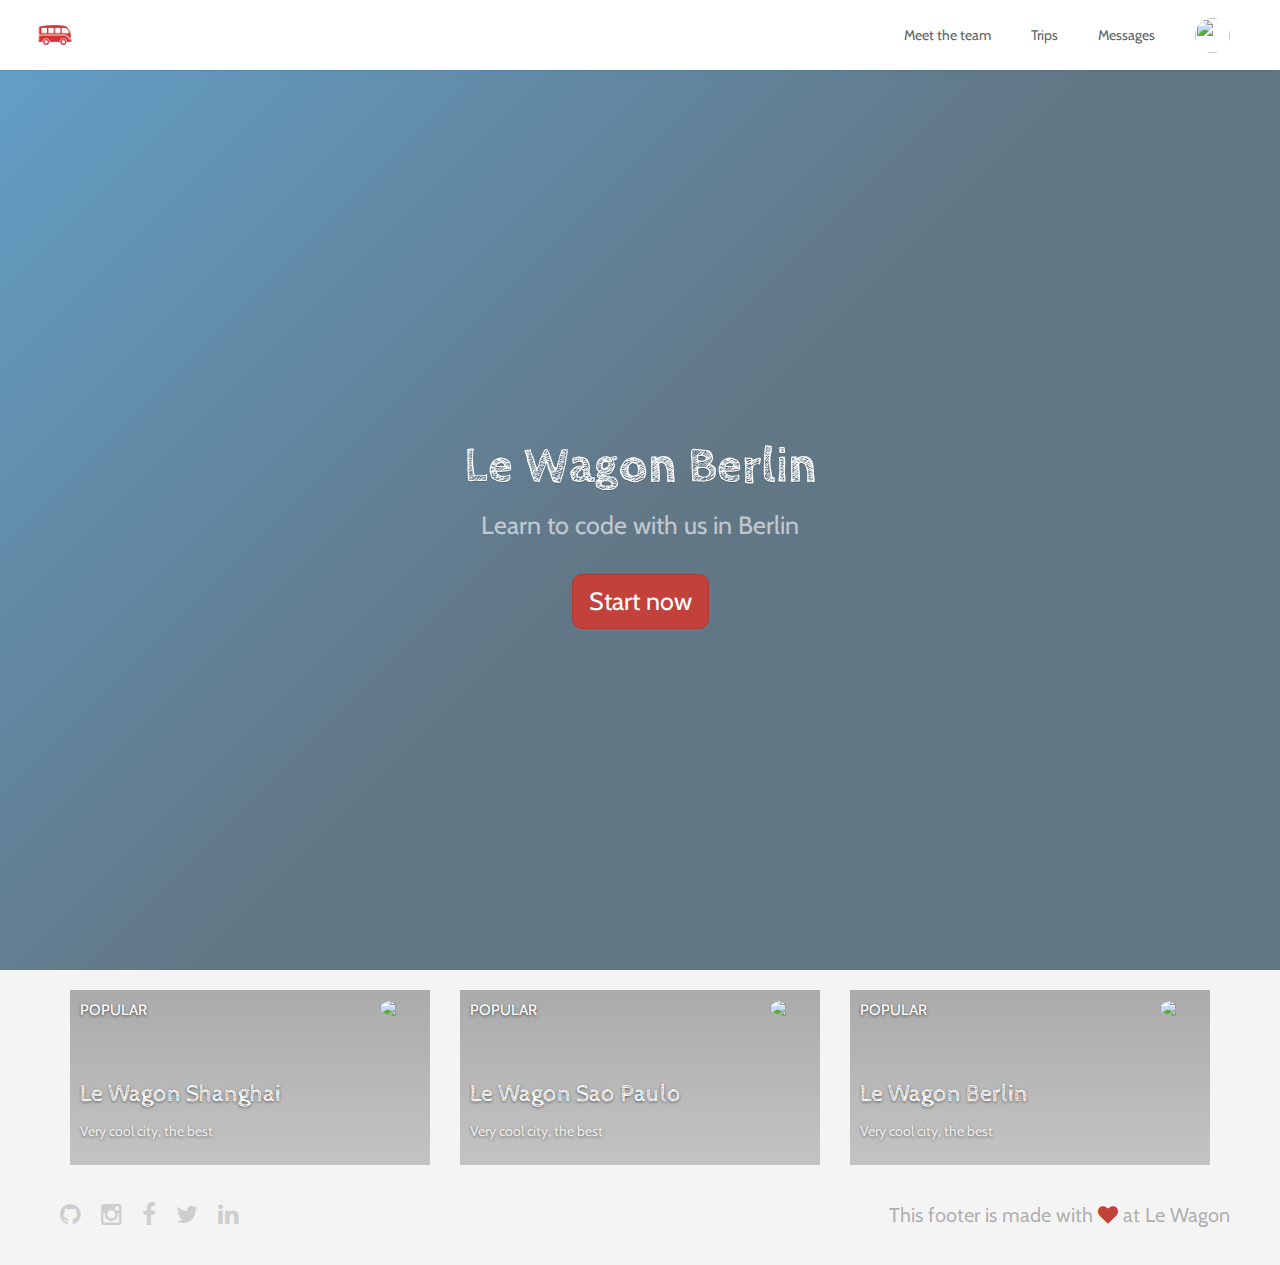
==== commit 6e9a1d53: "Automated commit at 2017-10-30 12:21:58 UTC by middleman-deploy 2.0.0-alpha" ====
--- a/index.html
+++ b/index.html
@@ -7,20 +7,123 @@
           content="width=device-width, initial-scale=1, shrink-to-fit=no">
     <!-- Use the title from a page's frontmatter if it has one -->
     <title>Le Wagon - Middleman</title>
-    <link href="stylesheets/application-3c48b980.css" rel="stylesheet" />
+    <link href="stylesheets/application-6662c4de.css" rel="stylesheet" />
     <script src="javascripts/application-93de88c9.js"></script>
     <link href="images/favicon-f15af148.png" rel="icon" type="image/png" />
   </head>
   <body>
-    <div id="home">
+    <div class="navbar-wagon">
+  <!-- Logo -->
+  <a href="/" class="navbar-wagon-brand">
+    <img src="images/logo-acc9c0ec.png" id="logo" alt="Logo" />
+  </a>
+
+  <!-- Right Navigation -->
+  <div class="navbar-wagon-right hidden-xs hidden-sm">
+
+    <!-- <a href="" class="navbar-wagon-item navbar-wagon-link">About</a> -->
+    <a href="team.html" class="navbar-wagon-item navbar-wagon-link">Meet the team</a>
+    <a href="" class="navbar-wagon-item navbar-wagon-link">Trips</a>
+    <a href="" class="navbar-wagon-item navbar-wagon-link">Messages</a>
+
+    <!-- Profile picture with dropdown list -->
+    <div class="navbar-wagon-item">
+      <div class="dropdown">
+        <img src="https://kitt.lewagon.com/placeholder/users/ssaunier" class="avatar dropdown-toggle" id="navbar-wagon-menu" data-toggle="dropdown">
+        <ul class="dropdown-menu dropdown-menu-right navbar-wagon-dropdown-menu">
+          <li><a href="#">Profile</a></li>
+          <li><a href="#">Dashboard</a></li>
+          <li><a href="#">Log Out</a></li>
+        </ul>
+      </div>
+    </div>
+  </div>
+
+  <!-- Dropdown appearing on mobile only -->
+  <div class="navbar-wagon-item hidden-md hidden-lg">
+    <div class="dropdown">
+      <i class="fa fa-bars dropdown-toggle" data-toggle="dropdown"></i>
+      <ul class="dropdown-menu dropdown-menu-right navbar-wagon-dropdown-menu">
+        <li><a href="#">About</a></li>
+        <li><a href="#">Trips</a></li>
+        <li><a href="#">Messagese</a></li>
+      </ul>
+    </div>
+  </div>
+</div>
+
+    <!-- <div id="home">
   <div class="home-content">
     <img src="images/logo-acc9c0ec.png" width="200" alt="Logo" />
     <p>
       Middleman is now running!
     </p>
-    <p class="about">
-      <a href="about.html">More about this template</a>
+    <p class="team">
+      <a href="team.html">More about this template</a>
     </p>
+  </div>
+</div> -->
+
+<div class="banner" style="background-image: linear-gradient(-225deg, rgba(0,101,168,0.6) 0%, rgba(0,36,61,0.6) 50%), url('https://kitt.lewagon.com/placeholder/cities/berlin');">
+  <div class="banner-content">
+    <h1>Le Wagon Berlin</h1>
+    <p>Learn to code with us in Berlin</p>
+    <a class="btn btn-primary btn-lg">Start now</a>
+  </div>
+</div>
+
+<div class="container">
+  <div class="row">
+    <div class="col-xs-12 col-sm-4">
+      <!-- insert <div class="card"> -->
+        <div class="card" style="background-image: linear-gradient(rgba(0,0,0,0.3), rgba(0,0,0,0.2)), url('https://kitt.lewagon.com/placeholder/cities/shanghai');">
+  <div class="card-category">Popular</div>
+  <div class="card-description">
+    <h2>Le Wagon Shanghai</h2>
+    <p>Very cool city, the best</p>
+  </div>
+  <img class="card-user" src="https://kitt.lewagon.com/placeholder/users/tgenaitay">
+  <a class="card-link" href="#" ></a>
+</div>
+    </div>
+    <div class="col-xs-12 col-sm-4">
+      <!-- insert <div class="card"> -->
+        <div class="card" style="background-image: linear-gradient(rgba(0,0,0,0.3), rgba(0,0,0,0.2)), url('https://kitt.lewagon.com/placeholder/cities/saopaulo');">
+  <div class="card-category">Popular</div>
+  <div class="card-description">
+    <h2>Le Wagon Sao Paulo</h2>
+    <p>Very cool city, the best</p>
+  </div>
+  <img class="card-user" src="https://kitt.lewagon.com/placeholder/users/tgenaitay">
+  <a class="card-link" href="#" ></a>
+</div>
+    </div>
+    <div class="col-xs-12 col-sm-4">
+      <!-- insert <div class="card"> -->
+        <div class="card" style="background-image: linear-gradient(rgba(0,0,0,0.3), rgba(0,0,0,0.2)), url('https://kitt.lewagon.com/placeholder/cities/berlin');">
+  <div class="card-category">Popular</div>
+  <div class="card-description">
+    <h2>Le Wagon Berlin</h2>
+    <p>Very cool city, the best</p>
+  </div>
+  <img class="card-user" src="https://kitt.lewagon.com/placeholder/users/tgenaitay">
+  <a class="card-link" href="#" ></a>
+</div>
+    </div>
+  </div>
+</div>
+
+
+    <div class="footer">
+  <div class="footer-links">
+    <a href="#"><i class="fa fa-github"></i></a>
+    <a href="#"><i class="fa fa-instagram"></i></a>
+    <a href="#"><i class="fa fa-facebook"></i></a>
+    <a href="#"><i class="fa fa-twitter"></i></a>
+    <a href="#"><i class="fa fa-linkedin"></i></a>
+  </div>
+  <div class="footer-copyright">
+    This footer is made with <i class="fa fa-heart"></i> at Le Wagon
   </div>
 </div>
 
--- a/stylesheets/application-6662c4de.css
+++ b/stylesheets/application-6662c4de.css
@@ -0,0 +1,8 @@
+@import url("https://fonts.googleapis.com/css?family=Cabin+Sketch:400,700|Cabin:400,700");/*!
+ * Bootstrap v3.3.7 (http://getbootstrap.com)
+ * Copyright 2011-2016 Twitter, Inc.
+ * Licensed under MIT (https://github.com/twbs/bootstrap/blob/master/LICENSE)
+ *//*! normalize.css v3.0.3 | MIT License | github.com/necolas/normalize.css */html{font-family:sans-serif;-ms-text-size-adjust:100%;-webkit-text-size-adjust:100%}body{margin:0}article,aside,details,figcaption,figure,footer,header,hgroup,main,menu,nav,section,summary{display:block}audio,canvas,progress,video{display:inline-block;vertical-align:baseline}audio:not([controls]){display:none;height:0}[hidden],template{display:none}a{background-color:transparent}a:active,a:hover{outline:0}abbr[title]{border-bottom:1px dotted}b,strong{font-weight:bold}dfn{font-style:italic}h1{font-size:2em;margin:0.67em 0}mark{background:#ff0;color:#000}small{font-size:80%}sub,sup{font-size:75%;line-height:0;position:relative;vertical-align:baseline}sup{top:-0.5em}sub{bottom:-0.25em}img{border:0}svg:not(:root){overflow:hidden}figure{margin:1em 40px}hr{-webkit-box-sizing:content-box;box-sizing:content-box;height:0}pre{overflow:auto}code,kbd,pre,samp{font-family:monospace, monospace;font-size:1em}button,input,optgroup,select,textarea{color:inherit;font:inherit;margin:0}button{overflow:visible}button,select{text-transform:none}button,html input[type="button"],input[type="reset"],input[type="submit"]{-webkit-appearance:button;cursor:pointer}button[disabled],html input[disabled]{cursor:default}button::-moz-focus-inner,input::-moz-focus-inner{border:0;padding:0}input{line-height:normal}input[type="checkbox"],input[type="radio"]{-webkit-box-sizing:border-box;box-sizing:border-box;padding:0}input[type="number"]::-webkit-inner-spin-button,input[type="number"]::-webkit-outer-spin-button{height:auto}input[type="search"]{-webkit-appearance:textfield;-webkit-box-sizing:content-box;box-sizing:content-box}input[type="search"]::-webkit-search-cancel-button,input[type="search"]::-webkit-search-decoration{-webkit-appearance:none}fieldset{border:1px solid #c0c0c0;margin:0 2px;padding:0.35em 0.625em 0.75em}legend{border:0;padding:0}textarea{overflow:auto}optgroup{font-weight:bold}table{border-collapse:collapse;border-spacing:0}td,th{padding:0}/*! Source: https://github.com/h5bp/html5-boilerplate/blob/master/src/css/main.css */@media print{*,*:before,*:after{background:transparent !important;color:#000 !important;-webkit-box-shadow:none !important;box-shadow:none !important;text-shadow:none !important}a,a:visited{text-decoration:underline}a[href]:after{content:" (" attr(href) ")"}abbr[title]:after{content:" (" attr(title) ")"}a[href^="#"]:after,a[href^="javascript:"]:after{content:""}pre,blockquote{border:1px solid #999;page-break-inside:avoid}thead{display:table-header-group}tr,img{page-break-inside:avoid}img{max-width:100% !important}p,h2,h3{orphans:3;widows:3}h2,h3{page-break-after:avoid}.navbar{display:none}.btn>.caret,.dropup>.btn>.caret{border-top-color:#000 !important}.label{border:1px solid #000}.table{border-collapse:collapse !important}.table td,.table th{background-color:#fff !important}.table-bordered th,.table-bordered td{border:1px solid #ddd !important}}@font-face{font-family:'Glyphicons Halflings';src:url("../assets/bootstrap/glyphicons-halflings-regular-86b6f62b.eot");src:url("../assets/bootstrap/glyphicons-halflings-regular-86b6f62b.eot?#iefix") format("embedded-opentype"),url("../assets/bootstrap/glyphicons-halflings-regular-ca35b697.woff2") format("woff2"),url("../assets/bootstrap/glyphicons-halflings-regular-278e49a8.woff") format("woff"),url("../assets/bootstrap/glyphicons-halflings-regular-44bc1850.ttf") format("truetype"),url("../assets/bootstrap/glyphicons-halflings-regular-de51a849.svg#glyphicons_halflingsregular") format("svg")}.glyphicon{position:relative;top:1px;display:inline-block;font-family:'Glyphicons Halflings';font-style:normal;font-weight:normal;line-height:1;-webkit-font-smoothing:antialiased;-moz-osx-font-smoothing:grayscale}.glyphicon-asterisk:before{content:"\002a"}.glyphicon-plus:before{content:"\002b"}.glyphicon-euro:before,.glyphicon-eur:before{content:"\20ac"}.glyphicon-minus:before{content:"\2212"}.glyphicon-cloud:before{content:"\2601"}.glyphicon-envelope:before{content:"\2709"}.glyphicon-pencil:before{content:"\270f"}.glyphicon-glass:before{content:"\e001"}.glyphicon-music:before{content:"\e002"}.glyphicon-search:before{content:"\e003"}.glyphicon-heart:before{content:"\e005"}.glyphicon-star:before{content:"\e006"}.glyphicon-star-empty:before{content:"\e007"}.glyphicon-user:before{content:"\e008"}.glyphicon-film:before{content:"\e009"}.glyphicon-th-large:before{content:"\e010"}.glyphicon-th:before{content:"\e011"}.glyphicon-th-list:before{content:"\e012"}.glyphicon-ok:before{content:"\e013"}.glyphicon-remove:before{content:"\e014"}.glyphicon-zoom-in:before{content:"\e015"}.glyphicon-zoom-out:before{content:"\e016"}.glyphicon-off:before{content:"\e017"}.glyphicon-signal:before{content:"\e018"}.glyphicon-cog:before{content:"\e019"}.glyphicon-trash:before{content:"\e020"}.glyphicon-home:before{content:"\e021"}.glyphicon-file:before{content:"\e022"}.glyphicon-time:before{content:"\e023"}.glyphicon-road:before{content:"\e024"}.glyphicon-download-alt:before{content:"\e025"}.glyphicon-download:before{content:"\e026"}.glyphicon-upload:before{content:"\e027"}.glyphicon-inbox:before{content:"\e028"}.glyphicon-play-circle:before{content:"\e029"}.glyphicon-repeat:before{content:"\e030"}.glyphicon-refresh:before{content:"\e031"}.glyphicon-list-alt:before{content:"\e032"}.glyphicon-lock:before{content:"\e033"}.glyphicon-flag:before{content:"\e034"}.glyphicon-headphones:before{content:"\e035"}.glyphicon-volume-off:before{content:"\e036"}.glyphicon-volume-down:before{content:"\e037"}.glyphicon-volume-up:before{content:"\e038"}.glyphicon-qrcode:before{content:"\e039"}.glyphicon-barcode:before{content:"\e040"}.glyphicon-tag:before{content:"\e041"}.glyphicon-tags:before{content:"\e042"}.glyphicon-book:before{content:"\e043"}.glyphicon-bookmark:before{content:"\e044"}.glyphicon-print:before{content:"\e045"}.glyphicon-camera:before{content:"\e046"}.glyphicon-font:before{content:"\e047"}.glyphicon-bold:before{content:"\e048"}.glyphicon-italic:before{content:"\e049"}.glyphicon-text-height:before{content:"\e050"}.glyphicon-text-width:before{content:"\e051"}.glyphicon-align-left:before{content:"\e052"}.glyphicon-align-center:before{content:"\e053"}.glyphicon-align-right:before{content:"\e054"}.glyphicon-align-justify:before{content:"\e055"}.glyphicon-list:before{content:"\e056"}.glyphicon-indent-left:before{content:"\e057"}.glyphicon-indent-right:before{content:"\e058"}.glyphicon-facetime-video:before{content:"\e059"}.glyphicon-picture:before{content:"\e060"}.glyphicon-map-marker:before{content:"\e062"}.glyphicon-adjust:before{content:"\e063"}.glyphicon-tint:before{content:"\e064"}.glyphicon-edit:before{content:"\e065"}.glyphicon-share:before{content:"\e066"}.glyphicon-check:before{content:"\e067"}.glyphicon-move:before{content:"\e068"}.glyphicon-step-backward:before{content:"\e069"}.glyphicon-fast-backward:before{content:"\e070"}.glyphicon-backward:before{content:"\e071"}.glyphicon-play:before{content:"\e072"}.glyphicon-pause:before{content:"\e073"}.glyphicon-stop:before{content:"\e074"}.glyphicon-forward:before{content:"\e075"}.glyphicon-fast-forward:before{content:"\e076"}.glyphicon-step-forward:before{content:"\e077"}.glyphicon-eject:before{content:"\e078"}.glyphicon-chevron-left:before{content:"\e079"}.glyphicon-chevron-right:before{content:"\e080"}.glyphicon-plus-sign:before{content:"\e081"}.glyphicon-minus-sign:before{content:"\e082"}.glyphicon-remove-sign:before{content:"\e083"}.glyphicon-ok-sign:before{content:"\e084"}.glyphicon-question-sign:before{content:"\e085"}.glyphicon-info-sign:before{content:"\e086"}.glyphicon-screenshot:before{content:"\e087"}.glyphicon-remove-circle:before{content:"\e088"}.glyphicon-ok-circle:before{content:"\e089"}.glyphicon-ban-circle:before{content:"\e090"}.glyphicon-arrow-left:before{content:"\e091"}.glyphicon-arrow-right:before{content:"\e092"}.glyphicon-arrow-up:before{content:"\e093"}.glyphicon-arrow-down:before{content:"\e094"}.glyphicon-share-alt:before{content:"\e095"}.glyphicon-resize-full:before{content:"\e096"}.glyphicon-resize-small:before{content:"\e097"}.glyphicon-exclamation-sign:before{content:"\e101"}.glyphicon-gift:before{content:"\e102"}.glyphicon-leaf:before{content:"\e103"}.glyphicon-fire:before{content:"\e104"}.glyphicon-eye-open:before{content:"\e105"}.glyphicon-eye-close:before{content:"\e106"}.glyphicon-warning-sign:before{content:"\e107"}.glyphicon-plane:before{content:"\e108"}.glyphicon-calendar:before{content:"\e109"}.glyphicon-random:before{content:"\e110"}.glyphicon-comment:before{content:"\e111"}.glyphicon-magnet:before{content:"\e112"}.glyphicon-chevron-up:before{content:"\e113"}.glyphicon-chevron-down:before{content:"\e114"}.glyphicon-retweet:before{content:"\e115"}.glyphicon-shopping-cart:before{content:"\e116"}.glyphicon-folder-close:before{content:"\e117"}.glyphicon-folder-open:before{content:"\e118"}.glyphicon-resize-vertical:before{content:"\e119"}.glyphicon-resize-horizontal:before{content:"\e120"}.glyphicon-hdd:before{content:"\e121"}.glyphicon-bullhorn:before{content:"\e122"}.glyphicon-bell:before{content:"\e123"}.glyphicon-certificate:before{content:"\e124"}.glyphicon-thumbs-up:before{content:"\e125"}.glyphicon-thumbs-down:before{content:"\e126"}.glyphicon-hand-right:before{content:"\e127"}.glyphicon-hand-left:before{content:"\e128"}.glyphicon-hand-up:before{content:"\e129"}.glyphicon-hand-down:before{content:"\e130"}.glyphicon-circle-arrow-right:before{content:"\e131"}.glyphicon-circle-arrow-left:before{content:"\e132"}.glyphicon-circle-arrow-up:before{content:"\e133"}.glyphicon-circle-arrow-down:before{content:"\e134"}.glyphicon-globe:before{content:"\e135"}.glyphicon-wrench:before{content:"\e136"}.glyphicon-tasks:before{content:"\e137"}.glyphicon-filter:before{content:"\e138"}.glyphicon-briefcase:before{content:"\e139"}.glyphicon-fullscreen:before{content:"\e140"}.glyphicon-dashboard:before{content:"\e141"}.glyphicon-paperclip:before{content:"\e142"}.glyphicon-heart-empty:before{content:"\e143"}.glyphicon-link:before{content:"\e144"}.glyphicon-phone:before{content:"\e145"}.glyphicon-pushpin:before{content:"\e146"}.glyphicon-usd:before{content:"\e148"}.glyphicon-gbp:before{content:"\e149"}.glyphicon-sort:before{content:"\e150"}.glyphicon-sort-by-alphabet:before{content:"\e151"}.glyphicon-sort-by-alphabet-alt:before{content:"\e152"}.glyphicon-sort-by-order:before{content:"\e153"}.glyphicon-sort-by-order-alt:before{content:"\e154"}.glyphicon-sort-by-attributes:before{content:"\e155"}.glyphicon-sort-by-attributes-alt:before{content:"\e156"}.glyphicon-unchecked:before{content:"\e157"}.glyphicon-expand:before{content:"\e158"}.glyphicon-collapse-down:before{content:"\e159"}.glyphicon-collapse-up:before{content:"\e160"}.glyphicon-log-in:before{content:"\e161"}.glyphicon-flash:before{content:"\e162"}.glyphicon-log-out:before{content:"\e163"}.glyphicon-new-window:before{content:"\e164"}.glyphicon-record:before{content:"\e165"}.glyphicon-save:before{content:"\e166"}.glyphicon-open:before{content:"\e167"}.glyphicon-saved:before{content:"\e168"}.glyphicon-import:before{content:"\e169"}.glyphicon-export:before{content:"\e170"}.glyphicon-send:before{content:"\e171"}.glyphicon-floppy-disk:before{content:"\e172"}.glyphicon-floppy-saved:before{content:"\e173"}.glyphicon-floppy-remove:before{content:"\e174"}.glyphicon-floppy-save:before{content:"\e175"}.glyphicon-floppy-open:before{content:"\e176"}.glyphicon-credit-card:before{content:"\e177"}.glyphicon-transfer:before{content:"\e178"}.glyphicon-cutlery:before{content:"\e179"}.glyphicon-header:before{content:"\e180"}.glyphicon-compressed:before{content:"\e181"}.glyphicon-earphone:before{content:"\e182"}.glyphicon-phone-alt:before{content:"\e183"}.glyphicon-tower:before{content:"\e184"}.glyphicon-stats:before{content:"\e185"}.glyphicon-sd-video:before{content:"\e186"}.glyphicon-hd-video:before{content:"\e187"}.glyphicon-subtitles:before{content:"\e188"}.glyphicon-sound-stereo:before{content:"\e189"}.glyphicon-sound-dolby:before{content:"\e190"}.glyphicon-sound-5-1:before{content:"\e191"}.glyphicon-sound-6-1:before{content:"\e192"}.glyphicon-sound-7-1:before{content:"\e193"}.glyphicon-copyright-mark:before{content:"\e194"}.glyphicon-registration-mark:before{content:"\e195"}.glyphicon-cloud-download:before{content:"\e197"}.glyphicon-cloud-upload:before{content:"\e198"}.glyphicon-tree-conifer:before{content:"\e199"}.glyphicon-tree-deciduous:before{content:"\e200"}.glyphicon-cd:before{content:"\e201"}.glyphicon-save-file:before{content:"\e202"}.glyphicon-open-file:before{content:"\e203"}.glyphicon-level-up:before{content:"\e204"}.glyphicon-copy:before{content:"\e205"}.glyphicon-paste:before{content:"\e206"}.glyphicon-alert:before{content:"\e209"}.glyphicon-equalizer:before{content:"\e210"}.glyphicon-king:before{content:"\e211"}.glyphicon-queen:before{content:"\e212"}.glyphicon-pawn:before{content:"\e213"}.glyphicon-bishop:before{content:"\e214"}.glyphicon-knight:before{content:"\e215"}.glyphicon-baby-formula:before{content:"\e216"}.glyphicon-tent:before{content:"\26fa"}.glyphicon-blackboard:before{content:"\e218"}.glyphicon-bed:before{content:"\e219"}.glyphicon-apple:before{content:"\f8ff"}.glyphicon-erase:before{content:"\e221"}.glyphicon-hourglass:before{content:"\231b"}.glyphicon-lamp:before{content:"\e223"}.glyphicon-duplicate:before{content:"\e224"}.glyphicon-piggy-bank:before{content:"\e225"}.glyphicon-scissors:before{content:"\e226"}.glyphicon-bitcoin:before{content:"\e227"}.glyphicon-btc:before{content:"\e227"}.glyphicon-xbt:before{content:"\e227"}.glyphicon-yen:before{content:"\00a5"}.glyphicon-jpy:before{content:"\00a5"}.glyphicon-ruble:before{content:"\20bd"}.glyphicon-rub:before{content:"\20bd"}.glyphicon-scale:before{content:"\e230"}.glyphicon-ice-lolly:before{content:"\e231"}.glyphicon-ice-lolly-tasted:before{content:"\e232"}.glyphicon-education:before{content:"\e233"}.glyphicon-option-horizontal:before{content:"\e234"}.glyphicon-option-vertical:before{content:"\e235"}.glyphicon-menu-hamburger:before{content:"\e236"}.glyphicon-modal-window:before{content:"\e237"}.glyphicon-oil:before{content:"\e238"}.glyphicon-grain:before{content:"\e239"}.glyphicon-sunglasses:before{content:"\e240"}.glyphicon-text-size:before{content:"\e241"}.glyphicon-text-color:before{content:"\e242"}.glyphicon-text-background:before{content:"\e243"}.glyphicon-object-align-top:before{content:"\e244"}.glyphicon-object-align-bottom:before{content:"\e245"}.glyphicon-object-align-horizontal:before{content:"\e246"}.glyphicon-object-align-left:before{content:"\e247"}.glyphicon-object-align-vertical:before{content:"\e248"}.glyphicon-object-align-right:before{content:"\e249"}.glyphicon-triangle-right:before{content:"\e250"}.glyphicon-triangle-left:before{content:"\e251"}.glyphicon-triangle-bottom:before{content:"\e252"}.glyphicon-triangle-top:before{content:"\e253"}.glyphicon-console:before{content:"\e254"}.glyphicon-superscript:before{content:"\e255"}.glyphicon-subscript:before{content:"\e256"}.glyphicon-menu-left:before{content:"\e257"}.glyphicon-menu-right:before{content:"\e258"}.glyphicon-menu-down:before{content:"\e259"}.glyphicon-menu-up:before{content:"\e260"}*{-webkit-box-sizing:border-box;box-sizing:border-box}*:before,*:after{-webkit-box-sizing:border-box;box-sizing:border-box}html{font-size:10px;-webkit-tap-highlight-color:transparent}body{font-family:"Cabin", "Helvetica", "sans-serif";font-size:20px;line-height:1.42857143;color:#94999b;background-color:#F4F4F4}input,button,select,textarea{font-family:inherit;font-size:inherit;line-height:inherit}a{color:#c2413b;text-decoration:none}a:hover,a:focus{color:#872d29;text-decoration:underline}a:focus{outline:5px auto -webkit-focus-ring-color;outline-offset:-2px}figure{margin:0}img{vertical-align:middle}.img-responsive{display:block;max-width:100%;height:auto}.img-rounded{border-radius:10px}.img-thumbnail{padding:4px;line-height:1.42857143;background-color:#F4F4F4;border:1px solid #ddd;border-radius:10px;-webkit-transition:all 0.2s ease-in-out;transition:all 0.2s ease-in-out;display:inline-block;max-width:100%;height:auto}.img-circle{border-radius:50%}hr{margin-top:28px;margin-bottom:28px;border:0;border-top:1px solid white}.sr-only{position:absolute;width:1px;height:1px;margin:-1px;padding:0;overflow:hidden;clip:rect(0, 0, 0, 0);border:0}.sr-only-focusable:active,.sr-only-focusable:focus{position:static;width:auto;height:auto;margin:0;overflow:visible;clip:auto}[role="button"]{cursor:pointer}h1,h2,h3,h4,h5,h6,.h1,.h2,.h3,.h4,.h5,.h6{font-family:"Cabin Sketch", "Helvetica", "sans-serif";font-weight:500;line-height:1.1;color:inherit}h1 small,h1 .small,h2 small,h2 .small,h3 small,h3 .small,h4 small,h4 .small,h5 small,h5 .small,h6 small,h6 .small,.h1 small,.h1 .small,.h2 small,.h2 .small,.h3 small,.h3 .small,.h4 small,.h4 .small,.h5 small,.h5 .small,.h6 small,.h6 .small{font-weight:normal;line-height:1;color:#dadcdd}h1,.h1,h2,.h2,h3,.h3{margin-top:28px;margin-bottom:14px}h1 small,h1 .small,.h1 small,.h1 .small,h2 small,h2 .small,.h2 small,.h2 .small,h3 small,h3 .small,.h3 small,.h3 .small{font-size:65%}h4,.h4,h5,.h5,h6,.h6{margin-top:14px;margin-bottom:14px}h4 small,h4 .small,.h4 small,.h4 .small,h5 small,h5 .small,.h5 small,.h5 .small,h6 small,h6 .small,.h6 small,.h6 .small{font-size:75%}h1,.h1{font-size:52px}h2,.h2{font-size:43px}h3,.h3{font-size:34px}h4,.h4{font-size:25px}h5,.h5{font-size:20px}h6,.h6{font-size:17px}p{margin:0 0 14px}.lead{margin-bottom:28px;font-size:23px;font-weight:300;line-height:1.4}@media (min-width: 768px){.lead{font-size:30px}}small,.small{font-size:85%}mark,.mark{background-color:#fcf8e3;padding:.2em}.text-left{text-align:left}.text-right{text-align:right}.text-center{text-align:center}.text-justify{text-align:justify}.text-nowrap{white-space:nowrap}.text-lowercase{text-transform:lowercase}.text-uppercase,.initialism{text-transform:uppercase}.text-capitalize{text-transform:capitalize}.text-muted{color:#dadcdd}.text-primary{color:#c2413b}a.text-primary:hover,a.text-primary:focus{color:#9b342f}.text-success{color:#3c763d}a.text-success:hover,a.text-success:focus{color:#2b542c}.text-info{color:#31708f}a.text-info:hover,a.text-info:focus{color:#245269}.text-warning{color:#8a6d3b}a.text-warning:hover,a.text-warning:focus{color:#66512c}.text-danger{color:#a94442}a.text-danger:hover,a.text-danger:focus{color:#843534}.bg-primary{color:#fff}.bg-primary{background-color:#c2413b}a.bg-primary:hover,a.bg-primary:focus{background-color:#9b342f}.bg-success{background-color:#dff0d8}a.bg-success:hover,a.bg-success:focus{background-color:#c1e2b3}.bg-info{background-color:#d9edf7}a.bg-info:hover,a.bg-info:focus{background-color:#afd9ee}.bg-warning{background-color:#fcf8e3}a.bg-warning:hover,a.bg-warning:focus{background-color:#f7ecb5}.bg-danger{background-color:#f2dede}a.bg-danger:hover,a.bg-danger:focus{background-color:#e4b9b9}.page-header{padding-bottom:13px;margin:56px 0 28px;border-bottom:1px solid white}ul,ol{margin-top:0;margin-bottom:14px}ul ul,ul ol,ol ul,ol ol{margin-bottom:0}.list-unstyled{padding-left:0;list-style:none}.list-inline{padding-left:0;list-style:none;margin-left:-5px}.list-inline>li{display:inline-block;padding-left:5px;padding-right:5px}dl{margin-top:0;margin-bottom:28px}dt,dd{line-height:1.42857143}dt{font-weight:bold}dd{margin-left:0}.dl-horizontal dd:before,.dl-horizontal dd:after{content:" ";display:table}.dl-horizontal dd:after{clear:both}@media (min-width: 768px){.dl-horizontal dt{float:left;width:160px;clear:left;text-align:right;overflow:hidden;text-overflow:ellipsis;white-space:nowrap}.dl-horizontal dd{margin-left:180px}}abbr[title],abbr[data-original-title]{cursor:help;border-bottom:1px dotted #dadcdd}.initialism{font-size:90%}blockquote{padding:14px 28px;margin:0 0 28px;font-size:25px;border-left:5px solid white}blockquote p:last-child,blockquote ul:last-child,blockquote ol:last-child{margin-bottom:0}blockquote footer,blockquote small,blockquote .small{display:block;font-size:80%;line-height:1.42857143;color:#dadcdd}blockquote footer:before,blockquote small:before,blockquote .small:before{content:'\2014 \00A0'}.blockquote-reverse,blockquote.pull-right{padding-right:15px;padding-left:0;border-right:5px solid white;border-left:0;text-align:right}.blockquote-reverse footer:before,.blockquote-reverse small:before,.blockquote-reverse .small:before,blockquote.pull-right footer:before,blockquote.pull-right small:before,blockquote.pull-right .small:before{content:''}.blockquote-reverse footer:after,.blockquote-reverse small:after,.blockquote-reverse .small:after,blockquote.pull-right footer:after,blockquote.pull-right small:after,blockquote.pull-right .small:after{content:'\00A0 \2014'}address{margin-bottom:28px;font-style:normal;line-height:1.42857143}code,kbd,pre,samp{font-family:Menlo, Monaco, Consolas, "Courier New", monospace}code{padding:2px 4px;font-size:90%;color:#c7254e;background-color:#f9f2f4;border-radius:10px}kbd{padding:2px 4px;font-size:90%;color:#fff;background-color:#333;border-radius:10px;-webkit-box-shadow:inset 0 -1px 0 rgba(0,0,0,0.25);box-shadow:inset 0 -1px 0 rgba(0,0,0,0.25)}kbd kbd{padding:0;font-size:100%;font-weight:bold;-webkit-box-shadow:none;box-shadow:none}pre{display:block;padding:13.5px;margin:0 0 14px;font-size:19px;line-height:1.42857143;word-break:break-all;word-wrap:break-word;color:#94999b;background-color:#f5f5f5;border:1px solid #ccc;border-radius:10px}pre code{padding:0;font-size:inherit;color:inherit;white-space:pre-wrap;background-color:transparent;border-radius:0}.pre-scrollable{max-height:340px;overflow-y:scroll}.container{margin-right:auto;margin-left:auto;padding-left:15px;padding-right:15px}.container:before,.container:after{content:" ";display:table}.container:after{clear:both}@media (min-width: 768px){.container{width:750px}}@media (min-width: 992px){.container{width:970px}}@media (min-width: 1200px){.container{width:1170px}}.container-fluid{margin-right:auto;margin-left:auto;padding-left:15px;padding-right:15px}.container-fluid:before,.container-fluid:after{content:" ";display:table}.container-fluid:after{clear:both}.row{margin-left:-15px;margin-right:-15px}.row:before,.row:after{content:" ";display:table}.row:after{clear:both}.col-xs-1,.col-sm-1,.col-md-1,.col-lg-1,.col-xs-2,.col-sm-2,.col-md-2,.col-lg-2,.col-xs-3,.col-sm-3,.col-md-3,.col-lg-3,.col-xs-4,.col-sm-4,.col-md-4,.col-lg-4,.col-xs-5,.col-sm-5,.col-md-5,.col-lg-5,.col-xs-6,.col-sm-6,.col-md-6,.col-lg-6,.col-xs-7,.col-sm-7,.col-md-7,.col-lg-7,.col-xs-8,.col-sm-8,.col-md-8,.col-lg-8,.col-xs-9,.col-sm-9,.col-md-9,.col-lg-9,.col-xs-10,.col-sm-10,.col-md-10,.col-lg-10,.col-xs-11,.col-sm-11,.col-md-11,.col-lg-11,.col-xs-12,.col-sm-12,.col-md-12,.col-lg-12{position:relative;min-height:1px;padding-left:15px;padding-right:15px}.col-xs-1,.col-xs-2,.col-xs-3,.col-xs-4,.col-xs-5,.col-xs-6,.col-xs-7,.col-xs-8,.col-xs-9,.col-xs-10,.col-xs-11,.col-xs-12{float:left}.col-xs-1{width:8.33333333%}.col-xs-2{width:16.66666667%}.col-xs-3{width:25%}.col-xs-4{width:33.33333333%}.col-xs-5{width:41.66666667%}.col-xs-6{width:50%}.col-xs-7{width:58.33333333%}.col-xs-8{width:66.66666667%}.col-xs-9{width:75%}.col-xs-10{width:83.33333333%}.col-xs-11{width:91.66666667%}.col-xs-12{width:100%}.col-xs-pull-0{right:auto}.col-xs-pull-1{right:8.33333333%}.col-xs-pull-2{right:16.66666667%}.col-xs-pull-3{right:25%}.col-xs-pull-4{right:33.33333333%}.col-xs-pull-5{right:41.66666667%}.col-xs-pull-6{right:50%}.col-xs-pull-7{right:58.33333333%}.col-xs-pull-8{right:66.66666667%}.col-xs-pull-9{right:75%}.col-xs-pull-10{right:83.33333333%}.col-xs-pull-11{right:91.66666667%}.col-xs-pull-12{right:100%}.col-xs-push-0{left:auto}.col-xs-push-1{left:8.33333333%}.col-xs-push-2{left:16.66666667%}.col-xs-push-3{left:25%}.col-xs-push-4{left:33.33333333%}.col-xs-push-5{left:41.66666667%}.col-xs-push-6{left:50%}.col-xs-push-7{left:58.33333333%}.col-xs-push-8{left:66.66666667%}.col-xs-push-9{left:75%}.col-xs-push-10{left:83.33333333%}.col-xs-push-11{left:91.66666667%}.col-xs-push-12{left:100%}.col-xs-offset-0{margin-left:0%}.col-xs-offset-1{margin-left:8.33333333%}.col-xs-offset-2{margin-left:16.66666667%}.col-xs-offset-3{margin-left:25%}.col-xs-offset-4{margin-left:33.33333333%}.col-xs-offset-5{margin-left:41.66666667%}.col-xs-offset-6{margin-left:50%}.col-xs-offset-7{margin-left:58.33333333%}.col-xs-offset-8{margin-left:66.66666667%}.col-xs-offset-9{margin-left:75%}.col-xs-offset-10{margin-left:83.33333333%}.col-xs-offset-11{margin-left:91.66666667%}.col-xs-offset-12{margin-left:100%}@media (min-width: 768px){.col-sm-1,.col-sm-2,.col-sm-3,.col-sm-4,.col-sm-5,.col-sm-6,.col-sm-7,.col-sm-8,.col-sm-9,.col-sm-10,.col-sm-11,.col-sm-12{float:left}.col-sm-1{width:8.33333333%}.col-sm-2{width:16.66666667%}.col-sm-3{width:25%}.col-sm-4{width:33.33333333%}.col-sm-5{width:41.66666667%}.col-sm-6{width:50%}.col-sm-7{width:58.33333333%}.col-sm-8{width:66.66666667%}.col-sm-9{width:75%}.col-sm-10{width:83.33333333%}.col-sm-11{width:91.66666667%}.col-sm-12{width:100%}.col-sm-pull-0{right:auto}.col-sm-pull-1{right:8.33333333%}.col-sm-pull-2{right:16.66666667%}.col-sm-pull-3{right:25%}.col-sm-pull-4{right:33.33333333%}.col-sm-pull-5{right:41.66666667%}.col-sm-pull-6{right:50%}.col-sm-pull-7{right:58.33333333%}.col-sm-pull-8{right:66.66666667%}.col-sm-pull-9{right:75%}.col-sm-pull-10{right:83.33333333%}.col-sm-pull-11{right:91.66666667%}.col-sm-pull-12{right:100%}.col-sm-push-0{left:auto}.col-sm-push-1{left:8.33333333%}.col-sm-push-2{left:16.66666667%}.col-sm-push-3{left:25%}.col-sm-push-4{left:33.33333333%}.col-sm-push-5{left:41.66666667%}.col-sm-push-6{left:50%}.col-sm-push-7{left:58.33333333%}.col-sm-push-8{left:66.66666667%}.col-sm-push-9{left:75%}.col-sm-push-10{left:83.33333333%}.col-sm-push-11{left:91.66666667%}.col-sm-push-12{left:100%}.col-sm-offset-0{margin-left:0%}.col-sm-offset-1{margin-left:8.33333333%}.col-sm-offset-2{margin-left:16.66666667%}.col-sm-offset-3{margin-left:25%}.col-sm-offset-4{margin-left:33.33333333%}.col-sm-offset-5{margin-left:41.66666667%}.col-sm-offset-6{margin-left:50%}.col-sm-offset-7{margin-left:58.33333333%}.col-sm-offset-8{margin-left:66.66666667%}.col-sm-offset-9{margin-left:75%}.col-sm-offset-10{margin-left:83.33333333%}.col-sm-offset-11{margin-left:91.66666667%}.col-sm-offset-12{margin-left:100%}}@media (min-width: 992px){.col-md-1,.col-md-2,.col-md-3,.col-md-4,.col-md-5,.col-md-6,.col-md-7,.col-md-8,.col-md-9,.col-md-10,.col-md-11,.col-md-12{float:left}.col-md-1{width:8.33333333%}.col-md-2{width:16.66666667%}.col-md-3{width:25%}.col-md-4{width:33.33333333%}.col-md-5{width:41.66666667%}.col-md-6{width:50%}.col-md-7{width:58.33333333%}.col-md-8{width:66.66666667%}.col-md-9{width:75%}.col-md-10{width:83.33333333%}.col-md-11{width:91.66666667%}.col-md-12{width:100%}.col-md-pull-0{right:auto}.col-md-pull-1{right:8.33333333%}.col-md-pull-2{right:16.66666667%}.col-md-pull-3{right:25%}.col-md-pull-4{right:33.33333333%}.col-md-pull-5{right:41.66666667%}.col-md-pull-6{right:50%}.col-md-pull-7{right:58.33333333%}.col-md-pull-8{right:66.66666667%}.col-md-pull-9{right:75%}.col-md-pull-10{right:83.33333333%}.col-md-pull-11{right:91.66666667%}.col-md-pull-12{right:100%}.col-md-push-0{left:auto}.col-md-push-1{left:8.33333333%}.col-md-push-2{left:16.66666667%}.col-md-push-3{left:25%}.col-md-push-4{left:33.33333333%}.col-md-push-5{left:41.66666667%}.col-md-push-6{left:50%}.col-md-push-7{left:58.33333333%}.col-md-push-8{left:66.66666667%}.col-md-push-9{left:75%}.col-md-push-10{left:83.33333333%}.col-md-push-11{left:91.66666667%}.col-md-push-12{left:100%}.col-md-offset-0{margin-left:0%}.col-md-offset-1{margin-left:8.33333333%}.col-md-offset-2{margin-left:16.66666667%}.col-md-offset-3{margin-left:25%}.col-md-offset-4{margin-left:33.33333333%}.col-md-offset-5{margin-left:41.66666667%}.col-md-offset-6{margin-left:50%}.col-md-offset-7{margin-left:58.33333333%}.col-md-offset-8{margin-left:66.66666667%}.col-md-offset-9{margin-left:75%}.col-md-offset-10{margin-left:83.33333333%}.col-md-offset-11{margin-left:91.66666667%}.col-md-offset-12{margin-left:100%}}@media (min-width: 1200px){.col-lg-1,.col-lg-2,.col-lg-3,.col-lg-4,.col-lg-5,.col-lg-6,.col-lg-7,.col-lg-8,.col-lg-9,.col-lg-10,.col-lg-11,.col-lg-12{float:left}.col-lg-1{width:8.33333333%}.col-lg-2{width:16.66666667%}.col-lg-3{width:25%}.col-lg-4{width:33.33333333%}.col-lg-5{width:41.66666667%}.col-lg-6{width:50%}.col-lg-7{width:58.33333333%}.col-lg-8{width:66.66666667%}.col-lg-9{width:75%}.col-lg-10{width:83.33333333%}.col-lg-11{width:91.66666667%}.col-lg-12{width:100%}.col-lg-pull-0{right:auto}.col-lg-pull-1{right:8.33333333%}.col-lg-pull-2{right:16.66666667%}.col-lg-pull-3{right:25%}.col-lg-pull-4{right:33.33333333%}.col-lg-pull-5{right:41.66666667%}.col-lg-pull-6{right:50%}.col-lg-pull-7{right:58.33333333%}.col-lg-pull-8{right:66.66666667%}.col-lg-pull-9{right:75%}.col-lg-pull-10{right:83.33333333%}.col-lg-pull-11{right:91.66666667%}.col-lg-pull-12{right:100%}.col-lg-push-0{left:auto}.col-lg-push-1{left:8.33333333%}.col-lg-push-2{left:16.66666667%}.col-lg-push-3{left:25%}.col-lg-push-4{left:33.33333333%}.col-lg-push-5{left:41.66666667%}.col-lg-push-6{left:50%}.col-lg-push-7{left:58.33333333%}.col-lg-push-8{left:66.66666667%}.col-lg-push-9{left:75%}.col-lg-push-10{left:83.33333333%}.col-lg-push-11{left:91.66666667%}.col-lg-push-12{left:100%}.col-lg-offset-0{margin-left:0%}.col-lg-offset-1{margin-left:8.33333333%}.col-lg-offset-2{margin-left:16.66666667%}.col-lg-offset-3{margin-left:25%}.col-lg-offset-4{margin-left:33.33333333%}.col-lg-offset-5{margin-left:41.66666667%}.col-lg-offset-6{margin-left:50%}.col-lg-offset-7{margin-left:58.33333333%}.col-lg-offset-8{margin-left:66.66666667%}.col-lg-offset-9{margin-left:75%}.col-lg-offset-10{margin-left:83.33333333%}.col-lg-offset-11{margin-left:91.66666667%}.col-lg-offset-12{margin-left:100%}}table{background-color:transparent}caption{padding-top:8px;padding-bottom:8px;color:#dadcdd;text-align:left}th{text-align:left}.table{width:100%;max-width:100%;margin-bottom:28px}.table>thead>tr>th,.table>thead>tr>td,.table>tbody>tr>th,.table>tbody>tr>td,.table>tfoot>tr>th,.table>tfoot>tr>td{padding:8px;line-height:1.42857143;vertical-align:top;border-top:1px solid #ddd}.table>thead>tr>th{vertical-align:bottom;border-bottom:2px solid #ddd}.table>caption+thead>tr:first-child>th,.table>caption+thead>tr:first-child>td,.table>colgroup+thead>tr:first-child>th,.table>colgroup+thead>tr:first-child>td,.table>thead:first-child>tr:first-child>th,.table>thead:first-child>tr:first-child>td{border-top:0}.table>tbody+tbody{border-top:2px solid #ddd}.table .table{background-color:#F4F4F4}.table-condensed>thead>tr>th,.table-condensed>thead>tr>td,.table-condensed>tbody>tr>th,.table-condensed>tbody>tr>td,.table-condensed>tfoot>tr>th,.table-condensed>tfoot>tr>td{padding:5px}.table-bordered{border:1px solid #ddd}.table-bordered>thead>tr>th,.table-bordered>thead>tr>td,.table-bordered>tbody>tr>th,.table-bordered>tbody>tr>td,.table-bordered>tfoot>tr>th,.table-bordered>tfoot>tr>td{border:1px solid #ddd}.table-bordered>thead>tr>th,.table-bordered>thead>tr>td{border-bottom-width:2px}.table-striped>tbody>tr:nth-of-type(odd){background-color:#f9f9f9}.table-hover>tbody>tr:hover{background-color:#f5f5f5}table col[class*="col-"]{position:static;float:none;display:table-column}table td[class*="col-"],table th[class*="col-"]{position:static;float:none;display:table-cell}.table>thead>tr>td.active,.table>thead>tr>th.active,.table>thead>tr.active>td,.table>thead>tr.active>th,.table>tbody>tr>td.active,.table>tbody>tr>th.active,.table>tbody>tr.active>td,.table>tbody>tr.active>th,.table>tfoot>tr>td.active,.table>tfoot>tr>th.active,.table>tfoot>tr.active>td,.table>tfoot>tr.active>th{background-color:#f5f5f5}.table-hover>tbody>tr>td.active:hover,.table-hover>tbody>tr>th.active:hover,.table-hover>tbody>tr.active:hover>td,.table-hover>tbody>tr:hover>.active,.table-hover>tbody>tr.active:hover>th{background-color:#e8e8e8}.table>thead>tr>td.success,.table>thead>tr>th.success,.table>thead>tr.success>td,.table>thead>tr.success>th,.table>tbody>tr>td.success,.table>tbody>tr>th.success,.table>tbody>tr.success>td,.table>tbody>tr.success>th,.table>tfoot>tr>td.success,.table>tfoot>tr>th.success,.table>tfoot>tr.success>td,.table>tfoot>tr.success>th{background-color:#dff0d8}.table-hover>tbody>tr>td.success:hover,.table-hover>tbody>tr>th.success:hover,.table-hover>tbody>tr.success:hover>td,.table-hover>tbody>tr:hover>.success,.table-hover>tbody>tr.success:hover>th{background-color:#d0e9c6}.table>thead>tr>td.info,.table>thead>tr>th.info,.table>thead>tr.info>td,.table>thead>tr.info>th,.table>tbody>tr>td.info,.table>tbody>tr>th.info,.table>tbody>tr.info>td,.table>tbody>tr.info>th,.table>tfoot>tr>td.info,.table>tfoot>tr>th.info,.table>tfoot>tr.info>td,.table>tfoot>tr.info>th{background-color:#d9edf7}.table-hover>tbody>tr>td.info:hover,.table-hover>tbody>tr>th.info:hover,.table-hover>tbody>tr.info:hover>td,.table-hover>tbody>tr:hover>.info,.table-hover>tbody>tr.info:hover>th{background-color:#c4e3f3}.table>thead>tr>td.warning,.table>thead>tr>th.warning,.table>thead>tr.warning>td,.table>thead>tr.warning>th,.table>tbody>tr>td.warning,.table>tbody>tr>th.warning,.table>tbody>tr.warning>td,.table>tbody>tr.warning>th,.table>tfoot>tr>td.warning,.table>tfoot>tr>th.warning,.table>tfoot>tr.warning>td,.table>tfoot>tr.warning>th{background-color:#fcf8e3}.table-hover>tbody>tr>td.warning:hover,.table-hover>tbody>tr>th.warning:hover,.table-hover>tbody>tr.warning:hover>td,.table-hover>tbody>tr:hover>.warning,.table-hover>tbody>tr.warning:hover>th{background-color:#faf2cc}.table>thead>tr>td.danger,.table>thead>tr>th.danger,.table>thead>tr.danger>td,.table>thead>tr.danger>th,.table>tbody>tr>td.danger,.table>tbody>tr>th.danger,.table>tbody>tr.danger>td,.table>tbody>tr.danger>th,.table>tfoot>tr>td.danger,.table>tfoot>tr>th.danger,.table>tfoot>tr.danger>td,.table>tfoot>tr.danger>th{background-color:#f2dede}.table-hover>tbody>tr>td.danger:hover,.table-hover>tbody>tr>th.danger:hover,.table-hover>tbody>tr.danger:hover>td,.table-hover>tbody>tr:hover>.danger,.table-hover>tbody>tr.danger:hover>th{background-color:#ebcccc}.table-responsive{overflow-x:auto;min-height:0.01%}@media screen and (max-width: 767px){.table-responsive{width:100%;margin-bottom:21px;overflow-y:hidden;-ms-overflow-style:-ms-autohiding-scrollbar;border:1px solid #ddd}.table-responsive>.table{margin-bottom:0}.table-responsive>.table>thead>tr>th,.table-responsive>.table>thead>tr>td,.table-responsive>.table>tbody>tr>th,.table-responsive>.table>tbody>tr>td,.table-responsive>.table>tfoot>tr>th,.table-responsive>.table>tfoot>tr>td{white-space:nowrap}.table-responsive>.table-bordered{border:0}.table-responsive>.table-bordered>thead>tr>th:first-child,.table-responsive>.table-bordered>thead>tr>td:first-child,.table-responsive>.table-bordered>tbody>tr>th:first-child,.table-responsive>.table-bordered>tbody>tr>td:first-child,.table-responsive>.table-bordered>tfoot>tr>th:first-child,.table-responsive>.table-bordered>tfoot>tr>td:first-child{border-left:0}.table-responsive>.table-bordered>thead>tr>th:last-child,.table-responsive>.table-bordered>thead>tr>td:last-child,.table-responsive>.table-bordered>tbody>tr>th:last-child,.table-responsive>.table-bordered>tbody>tr>td:last-child,.table-responsive>.table-bordered>tfoot>tr>th:last-child,.table-responsive>.table-bordered>tfoot>tr>td:last-child{border-right:0}.table-responsive>.table-bordered>tbody>tr:last-child>th,.table-responsive>.table-bordered>tbody>tr:last-child>td,.table-responsive>.table-bordered>tfoot>tr:last-child>th,.table-responsive>.table-bordered>tfoot>tr:last-child>td{border-bottom:0}}fieldset{padding:0;margin:0;border:0;min-width:0}legend{display:block;width:100%;padding:0;margin-bottom:28px;font-size:30px;line-height:inherit;color:#94999b;border:0;border-bottom:1px solid #e5e5e5}label{display:inline-block;max-width:100%;margin-bottom:5px;font-weight:bold}input[type="search"]{-webkit-box-sizing:border-box;box-sizing:border-box}input[type="radio"],input[type="checkbox"]{margin:4px 0 0;margin-top:1px \9;line-height:normal}input[type="file"]{display:block}input[type="range"]{display:block;width:100%}select[multiple],select[size]{height:auto}input[type="file"]:focus,input[type="radio"]:focus,input[type="checkbox"]:focus{outline:5px auto -webkit-focus-ring-color;outline-offset:-2px}output{display:block;padding-top:7px;font-size:20px;line-height:1.42857143;color:#616668}.form-control{display:block;width:100%;height:42px;padding:6px 12px;font-size:20px;line-height:1.42857143;color:#616668;background-color:#fff;background-image:none;border:1px solid #ccc;border-radius:10px;-webkit-box-shadow:inset 0 1px 1px rgba(0,0,0,0.075);box-shadow:inset 0 1px 1px rgba(0,0,0,0.075);-webkit-transition:border-color ease-in-out 0.15s, box-shadow ease-in-out 0.15s;-webkit-transition:border-color ease-in-out 0.15s, -webkit-box-shadow ease-in-out 0.15s;transition:border-color ease-in-out 0.15s, -webkit-box-shadow ease-in-out 0.15s;transition:border-color ease-in-out 0.15s, box-shadow ease-in-out 0.15s;transition:border-color ease-in-out 0.15s, box-shadow ease-in-out 0.15s, -webkit-box-shadow ease-in-out 0.15s}.form-control:focus{border-color:#66afe9;outline:0;-webkit-box-shadow:inset 0 1px 1px rgba(0,0,0,0.075),0 0 8px rgba(102,175,233,0.6);box-shadow:inset 0 1px 1px rgba(0,0,0,0.075),0 0 8px rgba(102,175,233,0.6)}.form-control::-moz-placeholder{color:#999;opacity:1}.form-control:-ms-input-placeholder{color:#999}.form-control::-webkit-input-placeholder{color:#999}.form-control::-ms-expand{border:0;background-color:transparent}.form-control[disabled],.form-control[readonly],fieldset[disabled] .form-control{background-color:white;opacity:1}.form-control[disabled],fieldset[disabled] .form-control{cursor:not-allowed}textarea.form-control{height:auto}input[type="search"]{-webkit-appearance:none}@media screen and (-webkit-min-device-pixel-ratio: 0){input[type="date"].form-control,input[type="time"].form-control,input[type="datetime-local"].form-control,input[type="month"].form-control{line-height:42px}input[type="date"].input-sm,.input-group-sm>input[type="date"].form-control,.input-group-sm>input[type="date"].input-group-addon,.input-group-sm>.input-group-btn>input[type="date"].btn,.input-group-sm input[type="date"],input[type="time"].input-sm,.input-group-sm>input[type="time"].form-control,.input-group-sm>input[type="time"].input-group-addon,.input-group-sm>.input-group-btn>input[type="time"].btn,.input-group-sm input[type="time"],input[type="datetime-local"].input-sm,.input-group-sm>input[type="datetime-local"].form-control,.input-group-sm>input[type="datetime-local"].input-group-addon,.input-group-sm>.input-group-btn>input[type="datetime-local"].btn,.input-group-sm input[type="datetime-local"],input[type="month"].input-sm,.input-group-sm>input[type="month"].form-control,.input-group-sm>input[type="month"].input-group-addon,.input-group-sm>.input-group-btn>input[type="month"].btn,.input-group-sm input[type="month"]{line-height:37px}input[type="date"].input-lg,.input-group-lg>input[type="date"].form-control,.input-group-lg>input[type="date"].input-group-addon,.input-group-lg>.input-group-btn>input[type="date"].btn,.input-group-lg input[type="date"],input[type="time"].input-lg,.input-group-lg>input[type="time"].form-control,.input-group-lg>input[type="time"].input-group-addon,.input-group-lg>.input-group-btn>input[type="time"].btn,.input-group-lg input[type="time"],input[type="datetime-local"].input-lg,.input-group-lg>input[type="datetime-local"].form-control,.input-group-lg>input[type="datetime-local"].input-group-addon,.input-group-lg>.input-group-btn>input[type="datetime-local"].btn,.input-group-lg input[type="datetime-local"],input[type="month"].input-lg,.input-group-lg>input[type="month"].form-control,.input-group-lg>input[type="month"].input-group-addon,.input-group-lg>.input-group-btn>input[type="month"].btn,.input-group-lg input[type="month"]{line-height:56px}}.form-group{margin-bottom:15px}.radio,.checkbox{position:relative;display:block;margin-top:10px;margin-bottom:10px}.radio label,.checkbox label{min-height:28px;padding-left:20px;margin-bottom:0;font-weight:normal;cursor:pointer}.radio input[type="radio"],.radio-inline input[type="radio"],.checkbox input[type="checkbox"],.checkbox-inline input[type="checkbox"]{position:absolute;margin-left:-20px;margin-top:4px \9}.radio+.radio,.checkbox+.checkbox{margin-top:-5px}.radio-inline,.checkbox-inline{position:relative;display:inline-block;padding-left:20px;margin-bottom:0;vertical-align:middle;font-weight:normal;cursor:pointer}.radio-inline+.radio-inline,.checkbox-inline+.checkbox-inline{margin-top:0;margin-left:10px}input[type="radio"][disabled],input[type="radio"].disabled,fieldset[disabled] input[type="radio"],input[type="checkbox"][disabled],input[type="checkbox"].disabled,fieldset[disabled] input[type="checkbox"]{cursor:not-allowed}.radio-inline.disabled,fieldset[disabled] .radio-inline,.checkbox-inline.disabled,fieldset[disabled] .checkbox-inline{cursor:not-allowed}.radio.disabled label,fieldset[disabled] .radio label,.checkbox.disabled label,fieldset[disabled] .checkbox label{cursor:not-allowed}.form-control-static{padding-top:7px;padding-bottom:7px;margin-bottom:0;min-height:48px}.form-control-static.input-lg,.input-group-lg>.form-control-static.form-control,.input-group-lg>.form-control-static.input-group-addon,.input-group-lg>.input-group-btn>.form-control-static.btn,.form-control-static.input-sm,.input-group-sm>.form-control-static.form-control,.input-group-sm>.form-control-static.input-group-addon,.input-group-sm>.input-group-btn>.form-control-static.btn{padding-left:0;padding-right:0}.input-sm,.input-group-sm>.form-control,.input-group-sm>.input-group-addon,.input-group-sm>.input-group-btn>.btn{height:37px;padding:5px 10px;font-size:17px;line-height:1.5;border-radius:10px}select.input-sm,.input-group-sm>select.form-control,.input-group-sm>select.input-group-addon,.input-group-sm>.input-group-btn>select.btn{height:37px;line-height:37px}textarea.input-sm,.input-group-sm>textarea.form-control,.input-group-sm>textarea.input-group-addon,.input-group-sm>.input-group-btn>textarea.btn,select[multiple].input-sm,.input-group-sm>select[multiple].form-control,.input-group-sm>select[multiple].input-group-addon,.input-group-sm>.input-group-btn>select[multiple].btn{height:auto}.form-group-sm .form-control{height:37px;padding:5px 10px;font-size:17px;line-height:1.5;border-radius:10px}.form-group-sm select.form-control{height:37px;line-height:37px}.form-group-sm textarea.form-control,.form-group-sm select[multiple].form-control{height:auto}.form-group-sm .form-control-static{height:37px;min-height:45px;padding:6px 10px;font-size:17px;line-height:1.5}.input-lg,.input-group-lg>.form-control,.input-group-lg>.input-group-addon,.input-group-lg>.input-group-btn>.btn{height:56px;padding:10px 16px;font-size:25px;line-height:1.3333333;border-radius:10px}select.input-lg,.input-group-lg>select.form-control,.input-group-lg>select.input-group-addon,.input-group-lg>.input-group-btn>select.btn{height:56px;line-height:56px}textarea.input-lg,.input-group-lg>textarea.form-control,.input-group-lg>textarea.input-group-addon,.input-group-lg>.input-group-btn>textarea.btn,select[multiple].input-lg,.input-group-lg>select[multiple].form-control,.input-group-lg>select[multiple].input-group-addon,.input-group-lg>.input-group-btn>select[multiple].btn{height:auto}.form-group-lg .form-control{height:56px;padding:10px 16px;font-size:25px;line-height:1.3333333;border-radius:10px}.form-group-lg select.form-control{height:56px;line-height:56px}.form-group-lg textarea.form-control,.form-group-lg select[multiple].form-control{height:auto}.form-group-lg .form-control-static{height:56px;min-height:53px;padding:11px 16px;font-size:25px;line-height:1.3333333}.has-feedback{position:relative}.has-feedback .form-control{padding-right:52.5px}.form-control-feedback{position:absolute;top:0;right:0;z-index:2;display:block;width:42px;height:42px;line-height:42px;text-align:center;pointer-events:none}.input-lg+.form-control-feedback,.input-group-lg>.form-control+.form-control-feedback,.input-group-lg>.input-group-addon+.form-control-feedback,.input-group-lg>.input-group-btn>.btn+.form-control-feedback,.input-group-lg+.form-control-feedback,.form-group-lg .form-control+.form-control-feedback{width:56px;height:56px;line-height:56px}.input-sm+.form-control-feedback,.input-group-sm>.form-control+.form-control-feedback,.input-group-sm>.input-group-addon+.form-control-feedback,.input-group-sm>.input-group-btn>.btn+.form-control-feedback,.input-group-sm+.form-control-feedback,.form-group-sm .form-control+.form-control-feedback{width:37px;height:37px;line-height:37px}.has-success .help-block,.has-success .control-label,.has-success .radio,.has-success .checkbox,.has-success .radio-inline,.has-success .checkbox-inline,.has-success.radio label,.has-success.checkbox label,.has-success.radio-inline label,.has-success.checkbox-inline label{color:#3c763d}.has-success .form-control{border-color:#3c763d;-webkit-box-shadow:inset 0 1px 1px rgba(0,0,0,0.075);box-shadow:inset 0 1px 1px rgba(0,0,0,0.075)}.has-success .form-control:focus{border-color:#2b542c;-webkit-box-shadow:inset 0 1px 1px rgba(0,0,0,0.075),0 0 6px #67b168;box-shadow:inset 0 1px 1px rgba(0,0,0,0.075),0 0 6px #67b168}.has-success .input-group-addon{color:#3c763d;border-color:#3c763d;background-color:#dff0d8}.has-success .form-control-feedback{color:#3c763d}.has-warning .help-block,.has-warning .control-label,.has-warning .radio,.has-warning .checkbox,.has-warning .radio-inline,.has-warning .checkbox-inline,.has-warning.radio label,.has-warning.checkbox label,.has-warning.radio-inline label,.has-warning.checkbox-inline label{color:#8a6d3b}.has-warning .form-control{border-color:#8a6d3b;-webkit-box-shadow:inset 0 1px 1px rgba(0,0,0,0.075);box-shadow:inset 0 1px 1px rgba(0,0,0,0.075)}.has-warning .form-control:focus{border-color:#66512c;-webkit-box-shadow:inset 0 1px 1px rgba(0,0,0,0.075),0 0 6px #c0a16b;box-shadow:inset 0 1px 1px rgba(0,0,0,0.075),0 0 6px #c0a16b}.has-warning .input-group-addon{color:#8a6d3b;border-color:#8a6d3b;background-color:#fcf8e3}.has-warning .form-control-feedback{color:#8a6d3b}.has-error .help-block,.has-error .control-label,.has-error .radio,.has-error .checkbox,.has-error .radio-inline,.has-error .checkbox-inline,.has-error.radio label,.has-error.checkbox label,.has-error.radio-inline label,.has-error.checkbox-inline label{color:#a94442}.has-error .form-control{border-color:#a94442;-webkit-box-shadow:inset 0 1px 1px rgba(0,0,0,0.075);box-shadow:inset 0 1px 1px rgba(0,0,0,0.075)}.has-error .form-control:focus{border-color:#843534;-webkit-box-shadow:inset 0 1px 1px rgba(0,0,0,0.075),0 0 6px #ce8483;box-shadow:inset 0 1px 1px rgba(0,0,0,0.075),0 0 6px #ce8483}.has-error .input-group-addon{color:#a94442;border-color:#a94442;background-color:#f2dede}.has-error .form-control-feedback{color:#a94442}.has-feedback label ~ .form-control-feedback{top:33px}.has-feedback label.sr-only ~ .form-control-feedback{top:0}.help-block{display:block;margin-top:5px;margin-bottom:10px;color:#d6d8d9}@media (min-width: 768px){.form-inline .form-group{display:inline-block;margin-bottom:0;vertical-align:middle}.form-inline .form-control{display:inline-block;width:auto;vertical-align:middle}.form-inline .form-control-static{display:inline-block}.form-inline .input-group{display:inline-table;vertical-align:middle}.form-inline .input-group .input-group-addon,.form-inline .input-group .input-group-btn,.form-inline .input-group .form-control{width:auto}.form-inline .input-group>.form-control{width:100%}.form-inline .control-label{margin-bottom:0;vertical-align:middle}.form-inline .radio,.form-inline .checkbox{display:inline-block;margin-top:0;margin-bottom:0;vertical-align:middle}.form-inline .radio label,.form-inline .checkbox label{padding-left:0}.form-inline .radio input[type="radio"],.form-inline .checkbox input[type="checkbox"]{position:relative;margin-left:0}.form-inline .has-feedback .form-control-feedback{top:0}}.form-horizontal .radio,.form-horizontal .checkbox,.form-horizontal .radio-inline,.form-horizontal .checkbox-inline{margin-top:0;margin-bottom:0;padding-top:7px}.form-horizontal .radio,.form-horizontal .checkbox{min-height:35px}.form-horizontal .form-group{margin-left:-15px;margin-right:-15px}.form-horizontal .form-group:before,.form-horizontal .form-group:after{content:" ";display:table}.form-horizontal .form-group:after{clear:both}@media (min-width: 768px){.form-horizontal .control-label{text-align:right;margin-bottom:0;padding-top:7px}}.form-horizontal .has-feedback .form-control-feedback{right:15px}@media (min-width: 768px){.form-horizontal .form-group-lg .control-label{padding-top:11px;font-size:25px}}@media (min-width: 768px){.form-horizontal .form-group-sm .control-label{padding-top:6px;font-size:17px}}.btn{display:inline-block;margin-bottom:0;font-weight:normal;text-align:center;vertical-align:middle;-ms-touch-action:manipulation;touch-action:manipulation;cursor:pointer;background-image:none;border:1px solid transparent;white-space:nowrap;padding:6px 12px;font-size:20px;line-height:1.42857143;border-radius:10px;-webkit-user-select:none;-moz-user-select:none;-ms-user-select:none;user-select:none}.btn:focus,.btn.focus,.btn:active:focus,.btn:active.focus,.btn.active:focus,.btn.active.focus{outline:5px auto -webkit-focus-ring-color;outline-offset:-2px}.btn:hover,.btn:focus,.btn.focus{color:#333;text-decoration:none}.btn:active,.btn.active{outline:0;background-image:none;-webkit-box-shadow:inset 0 3px 5px rgba(0,0,0,0.125);box-shadow:inset 0 3px 5px rgba(0,0,0,0.125)}.btn.disabled,.btn[disabled],fieldset[disabled] .btn{cursor:not-allowed;opacity:0.65;filter:alpha(opacity=65);-webkit-box-shadow:none;box-shadow:none}a.btn.disabled,fieldset[disabled] a.btn{pointer-events:none}.btn-default{color:#333;background-color:#fff;border-color:#ccc}.btn-default:focus,.btn-default.focus{color:#333;background-color:#e6e6e6;border-color:#8c8c8c}.btn-default:hover{color:#333;background-color:#e6e6e6;border-color:#adadad}.btn-default:active,.btn-default.active,.open>.btn-default.dropdown-toggle{color:#333;background-color:#e6e6e6;border-color:#adadad}.btn-default:active:hover,.btn-default:active:focus,.btn-default:active.focus,.btn-default.active:hover,.btn-default.active:focus,.btn-default.active.focus,.open>.btn-default.dropdown-toggle:hover,.open>.btn-default.dropdown-toggle:focus,.open>.btn-default.dropdown-toggle.focus{color:#333;background-color:#d4d4d4;border-color:#8c8c8c}.btn-default:active,.btn-default.active,.open>.btn-default.dropdown-toggle{background-image:none}.btn-default.disabled:hover,.btn-default.disabled:focus,.btn-default.disabled.focus,.btn-default[disabled]:hover,.btn-default[disabled]:focus,.btn-default[disabled].focus,fieldset[disabled] .btn-default:hover,fieldset[disabled] .btn-default:focus,fieldset[disabled] .btn-default.focus{background-color:#fff;border-color:#ccc}.btn-default .badge{color:#fff;background-color:#333}.btn-primary{color:#fff;background-color:#c2413b;border-color:#ae3a35}.btn-primary:focus,.btn-primary.focus{color:#fff;background-color:#9b342f;border-color:#4d1a17}.btn-primary:hover{color:#fff;background-color:#9b342f;border-color:#802b27}.btn-primary:active,.btn-primary.active,.open>.btn-primary.dropdown-toggle{color:#fff;background-color:#9b342f;border-color:#802b27}.btn-primary:active:hover,.btn-primary:active:focus,.btn-primary:active.focus,.btn-primary.active:hover,.btn-primary.active:focus,.btn-primary.active.focus,.open>.btn-primary.dropdown-toggle:hover,.open>.btn-primary.dropdown-toggle:focus,.open>.btn-primary.dropdown-toggle.focus{color:#fff;background-color:#802b27;border-color:#4d1a17}.btn-primary:active,.btn-primary.active,.open>.btn-primary.dropdown-toggle{background-image:none}.btn-primary.disabled:hover,.btn-primary.disabled:focus,.btn-primary.disabled.focus,.btn-primary[disabled]:hover,.btn-primary[disabled]:focus,.btn-primary[disabled].focus,fieldset[disabled] .btn-primary:hover,fieldset[disabled] .btn-primary:focus,fieldset[disabled] .btn-primary.focus{background-color:#c2413b;border-color:#ae3a35}.btn-primary .badge{color:#c2413b;background-color:#fff}.btn-success{color:#fff;background-color:#32B796;border-color:#2da386}.btn-success:focus,.btn-success.focus{color:#fff;background-color:#278f75;border-color:#113f34}.btn-success:hover{color:#fff;background-color:#278f75;border-color:#1f735e}.btn-success:active,.btn-success.active,.open>.btn-success.dropdown-toggle{color:#fff;background-color:#278f75;border-color:#1f735e}.btn-success:active:hover,.btn-success:active:focus,.btn-success:active.focus,.btn-success.active:hover,.btn-success.active:focus,.btn-success.active.focus,.open>.btn-success.dropdown-toggle:hover,.open>.btn-success.dropdown-toggle:focus,.open>.btn-success.dropdown-toggle.focus{color:#fff;background-color:#1f735e;border-color:#113f34}.btn-success:active,.btn-success.active,.open>.btn-success.dropdown-toggle{background-image:none}.btn-success.disabled:hover,.btn-success.disabled:focus,.btn-success.disabled.focus,.btn-success[disabled]:hover,.btn-success[disabled]:focus,.btn-success[disabled].focus,fieldset[disabled] .btn-success:hover,fieldset[disabled] .btn-success:focus,fieldset[disabled] .btn-success.focus{background-color:#32B796;border-color:#2da386}.btn-success .badge{color:#32B796;background-color:#fff}.btn-info{color:#fff;background-color:#FDB631;border-color:#fdad18}.btn-info:focus,.btn-info.focus{color:#fff;background-color:#f9a302;border-color:#946101}.btn-info:hover{color:#fff;background-color:#f9a302;border-color:#d58c02}.btn-info:active,.btn-info.active,.open>.btn-info.dropdown-toggle{color:#fff;background-color:#f9a302;border-color:#d58c02}.btn-info:active:hover,.btn-info:active:focus,.btn-info:active.focus,.btn-info.active:hover,.btn-info.active:focus,.btn-info.active.focus,.open>.btn-info.dropdown-toggle:hover,.open>.btn-info.dropdown-toggle:focus,.open>.btn-info.dropdown-toggle.focus{color:#fff;background-color:#d58c02;border-color:#946101}.btn-info:active,.btn-info.active,.open>.btn-info.dropdown-toggle{background-image:none}.btn-info.disabled:hover,.btn-info.disabled:focus,.btn-info.disabled.focus,.btn-info[disabled]:hover,.btn-info[disabled]:focus,.btn-info[disabled].focus,fieldset[disabled] .btn-info:hover,fieldset[disabled] .btn-info:focus,fieldset[disabled] .btn-info.focus{background-color:#FDB631;border-color:#fdad18}.btn-info .badge{color:#FDB631;background-color:#fff}.btn-warning{color:#fff;background-color:#E67E22;border-color:#d67118}.btn-warning:focus,.btn-warning.focus{color:#fff;background-color:#bf6516;border-color:#64350b}.btn-warning:hover{color:#fff;background-color:#bf6516;border-color:#9f5412}.btn-warning:active,.btn-warning.active,.open>.btn-warning.dropdown-toggle{color:#fff;background-color:#bf6516;border-color:#9f5412}.btn-warning:active:hover,.btn-warning:active:focus,.btn-warning:active.focus,.btn-warning.active:hover,.btn-warning.active:focus,.btn-warning.active.focus,.open>.btn-warning.dropdown-toggle:hover,.open>.btn-warning.dropdown-toggle:focus,.open>.btn-warning.dropdown-toggle.focus{color:#fff;background-color:#9f5412;border-color:#64350b}.btn-warning:active,.btn-warning.active,.open>.btn-warning.dropdown-toggle{background-image:none}.btn-warning.disabled:hover,.btn-warning.disabled:focus,.btn-warning.disabled.focus,.btn-warning[disabled]:hover,.btn-warning[disabled]:focus,.btn-warning[disabled].focus,fieldset[disabled] .btn-warning:hover,fieldset[disabled] .btn-warning:focus,fieldset[disabled] .btn-warning.focus{background-color:#E67E22;border-color:#d67118}.btn-warning .badge{color:#E67E22;background-color:#fff}.btn-danger{color:#fff;background-color:#c2413b;border-color:#ae3a35}.btn-danger:focus,.btn-danger.focus{color:#fff;background-color:#9b342f;border-color:#4d1a17}.btn-danger:hover{color:#fff;background-color:#9b342f;border-color:#802b27}.btn-danger:active,.btn-danger.active,.open>.btn-danger.dropdown-toggle{color:#fff;background-color:#9b342f;border-color:#802b27}.btn-danger:active:hover,.btn-danger:active:focus,.btn-danger:active.focus,.btn-danger.active:hover,.btn-danger.active:focus,.btn-danger.active.focus,.open>.btn-danger.dropdown-toggle:hover,.open>.btn-danger.dropdown-toggle:focus,.open>.btn-danger.dropdown-toggle.focus{color:#fff;background-color:#802b27;border-color:#4d1a17}.btn-danger:active,.btn-danger.active,.open>.btn-danger.dropdown-toggle{background-image:none}.btn-danger.disabled:hover,.btn-danger.disabled:focus,.btn-danger.disabled.focus,.btn-danger[disabled]:hover,.btn-danger[disabled]:focus,.btn-danger[disabled].focus,fieldset[disabled] .btn-danger:hover,fieldset[disabled] .btn-danger:focus,fieldset[disabled] .btn-danger.focus{background-color:#c2413b;border-color:#ae3a35}.btn-danger .badge{color:#c2413b;background-color:#fff}.btn-link{color:#c2413b;font-weight:normal;border-radius:0}.btn-link,.btn-link:active,.btn-link.active,.btn-link[disabled],fieldset[disabled] .btn-link{background-color:transparent;-webkit-box-shadow:none;box-shadow:none}.btn-link,.btn-link:hover,.btn-link:focus,.btn-link:active{border-color:transparent}.btn-link:hover,.btn-link:focus{color:#872d29;text-decoration:underline;background-color:transparent}.btn-link[disabled]:hover,.btn-link[disabled]:focus,fieldset[disabled] .btn-link:hover,fieldset[disabled] .btn-link:focus{color:#dadcdd;text-decoration:none}.btn-lg,.btn-group-lg>.btn{padding:10px 16px;font-size:25px;line-height:1.3333333;border-radius:10px}.btn-sm,.btn-group-sm>.btn{padding:5px 10px;font-size:17px;line-height:1.5;border-radius:10px}.btn-xs,.btn-group-xs>.btn{padding:1px 5px;font-size:17px;line-height:1.5;border-radius:10px}.btn-block{display:block;width:100%}.btn-block+.btn-block{margin-top:5px}input[type="submit"].btn-block,input[type="reset"].btn-block,input[type="button"].btn-block{width:100%}.fade{opacity:0;-webkit-transition:opacity 0.15s linear;transition:opacity 0.15s linear}.fade.in{opacity:1}.collapse{display:none}.collapse.in{display:block}tr.collapse.in{display:table-row}tbody.collapse.in{display:table-row-group}.collapsing{position:relative;height:0;overflow:hidden;-webkit-transition-property:height, visibility;transition-property:height, visibility;-webkit-transition-duration:0.35s;transition-duration:0.35s;-webkit-transition-timing-function:ease;transition-timing-function:ease}.caret{display:inline-block;width:0;height:0;margin-left:2px;vertical-align:middle;border-top:4px dashed;border-top:4px solid \9;border-right:4px solid transparent;border-left:4px solid transparent}.dropup,.dropdown{position:relative}.dropdown-toggle:focus{outline:0}.dropdown-menu{position:absolute;top:100%;left:0;z-index:1000;display:none;float:left;min-width:160px;padding:5px 0;margin:2px 0 0;list-style:none;font-size:20px;text-align:left;background-color:#fff;border:1px solid #ccc;border:1px solid rgba(0,0,0,0.15);border-radius:10px;-webkit-box-shadow:0 6px 12px rgba(0,0,0,0.175);box-shadow:0 6px 12px rgba(0,0,0,0.175);background-clip:padding-box}.dropdown-menu.pull-right{right:0;left:auto}.dropdown-menu .divider{height:1px;margin:13px 0;overflow:hidden;background-color:#e5e5e5}.dropdown-menu>li>a{display:block;padding:3px 20px;clear:both;font-weight:normal;line-height:1.42857143;color:#94999b;white-space:nowrap}.dropdown-menu>li>a:hover,.dropdown-menu>li>a:focus{text-decoration:none;color:#878c8f;background-color:#f5f5f5}.dropdown-menu>.active>a,.dropdown-menu>.active>a:hover,.dropdown-menu>.active>a:focus{color:#fff;text-decoration:none;outline:0;background-color:#c2413b}.dropdown-menu>.disabled>a,.dropdown-menu>.disabled>a:hover,.dropdown-menu>.disabled>a:focus{color:#dadcdd}.dropdown-menu>.disabled>a:hover,.dropdown-menu>.disabled>a:focus{text-decoration:none;background-color:transparent;background-image:none;filter:progid:DXImageTransform.Microsoft.gradient(enabled = false);cursor:not-allowed}.open>.dropdown-menu{display:block}.open>a{outline:0}.dropdown-menu-right{left:auto;right:0}.dropdown-menu-left{left:0;right:auto}.dropdown-header{display:block;padding:3px 20px;font-size:17px;line-height:1.42857143;color:#dadcdd;white-space:nowrap}.dropdown-backdrop{position:fixed;left:0;right:0;bottom:0;top:0;z-index:990}.pull-right>.dropdown-menu{right:0;left:auto}.dropup .caret,.navbar-fixed-bottom .dropdown .caret{border-top:0;border-bottom:4px dashed;border-bottom:4px solid \9;content:""}.dropup .dropdown-menu,.navbar-fixed-bottom .dropdown .dropdown-menu{top:auto;bottom:100%;margin-bottom:2px}@media (min-width: 768px){.navbar-right .dropdown-menu{right:0;left:auto}.navbar-right .dropdown-menu-left{left:0;right:auto}}.btn-group,.btn-group-vertical{position:relative;display:inline-block;vertical-align:middle}.btn-group>.btn,.btn-group-vertical>.btn{position:relative;float:left}.btn-group>.btn:hover,.btn-group>.btn:focus,.btn-group>.btn:active,.btn-group>.btn.active,.btn-group-vertical>.btn:hover,.btn-group-vertical>.btn:focus,.btn-group-vertical>.btn:active,.btn-group-vertical>.btn.active{z-index:2}.btn-group .btn+.btn,.btn-group .btn+.btn-group,.btn-group .btn-group+.btn,.btn-group .btn-group+.btn-group{margin-left:-1px}.btn-toolbar{margin-left:-5px}.btn-toolbar:before,.btn-toolbar:after{content:" ";display:table}.btn-toolbar:after{clear:both}.btn-toolbar .btn,.btn-toolbar .btn-group,.btn-toolbar .input-group{float:left}.btn-toolbar>.btn,.btn-toolbar>.btn-group,.btn-toolbar>.input-group{margin-left:5px}.btn-group>.btn:not(:first-child):not(:last-child):not(.dropdown-toggle){border-radius:0}.btn-group>.btn:first-child{margin-left:0}.btn-group>.btn:first-child:not(:last-child):not(.dropdown-toggle){border-bottom-right-radius:0;border-top-right-radius:0}.btn-group>.btn:last-child:not(:first-child),.btn-group>.dropdown-toggle:not(:first-child){border-bottom-left-radius:0;border-top-left-radius:0}.btn-group>.btn-group{float:left}.btn-group>.btn-group:not(:first-child):not(:last-child)>.btn{border-radius:0}.btn-group>.btn-group:first-child:not(:last-child)>.btn:last-child,.btn-group>.btn-group:first-child:not(:last-child)>.dropdown-toggle{border-bottom-right-radius:0;border-top-right-radius:0}.btn-group>.btn-group:last-child:not(:first-child)>.btn:first-child{border-bottom-left-radius:0;border-top-left-radius:0}.btn-group .dropdown-toggle:active,.btn-group.open .dropdown-toggle{outline:0}.btn-group>.btn+.dropdown-toggle{padding-left:8px;padding-right:8px}.btn-group>.btn-lg+.dropdown-toggle,.btn-group-lg.btn-group>.btn+.dropdown-toggle{padding-left:12px;padding-right:12px}.btn-group.open .dropdown-toggle{-webkit-box-shadow:inset 0 3px 5px rgba(0,0,0,0.125);box-shadow:inset 0 3px 5px rgba(0,0,0,0.125)}.btn-group.open .dropdown-toggle.btn-link{-webkit-box-shadow:none;box-shadow:none}.btn .caret{margin-left:0}.btn-lg .caret,.btn-group-lg>.btn .caret{border-width:5px 5px 0;border-bottom-width:0}.dropup .btn-lg .caret,.dropup .btn-group-lg>.btn .caret{border-width:0 5px 5px}.btn-group-vertical>.btn,.btn-group-vertical>.btn-group,.btn-group-vertical>.btn-group>.btn{display:block;float:none;width:100%;max-width:100%}.btn-group-vertical>.btn-group:before,.btn-group-vertical>.btn-group:after{content:" ";display:table}.btn-group-vertical>.btn-group:after{clear:both}.btn-group-vertical>.btn-group>.btn{float:none}.btn-group-vertical>.btn+.btn,.btn-group-vertical>.btn+.btn-group,.btn-group-vertical>.btn-group+.btn,.btn-group-vertical>.btn-group+.btn-group{margin-top:-1px;margin-left:0}.btn-group-vertical>.btn:not(:first-child):not(:last-child){border-radius:0}.btn-group-vertical>.btn:first-child:not(:last-child){border-top-right-radius:10px;border-top-left-radius:10px;border-bottom-right-radius:0;border-bottom-left-radius:0}.btn-group-vertical>.btn:last-child:not(:first-child){border-top-right-radius:0;border-top-left-radius:0;border-bottom-right-radius:10px;border-bottom-left-radius:10px}.btn-group-vertical>.btn-group:not(:first-child):not(:last-child)>.btn{border-radius:0}.btn-group-vertical>.btn-group:first-child:not(:last-child)>.btn:last-child,.btn-group-vertical>.btn-group:first-child:not(:last-child)>.dropdown-toggle{border-bottom-right-radius:0;border-bottom-left-radius:0}.btn-group-vertical>.btn-group:last-child:not(:first-child)>.btn:first-child{border-top-right-radius:0;border-top-left-radius:0}.btn-group-justified{display:table;width:100%;table-layout:fixed;border-collapse:separate}.btn-group-justified>.btn,.btn-group-justified>.btn-group{float:none;display:table-cell;width:1%}.btn-group-justified>.btn-group .btn{width:100%}.btn-group-justified>.btn-group .dropdown-menu{left:auto}[data-toggle="buttons"]>.btn input[type="radio"],[data-toggle="buttons"]>.btn input[type="checkbox"],[data-toggle="buttons"]>.btn-group>.btn input[type="radio"],[data-toggle="buttons"]>.btn-group>.btn input[type="checkbox"]{position:absolute;clip:rect(0, 0, 0, 0);pointer-events:none}.input-group{position:relative;display:table;border-collapse:separate}.input-group[class*="col-"]{float:none;padding-left:0;padding-right:0}.input-group .form-control{position:relative;z-index:2;float:left;width:100%;margin-bottom:0}.input-group .form-control:focus{z-index:3}.input-group-addon,.input-group-btn,.input-group .form-control{display:table-cell}.input-group-addon:not(:first-child):not(:last-child),.input-group-btn:not(:first-child):not(:last-child),.input-group .form-control:not(:first-child):not(:last-child){border-radius:0}.input-group-addon,.input-group-btn{width:1%;white-space:nowrap;vertical-align:middle}.input-group-addon{padding:6px 12px;font-size:20px;font-weight:normal;line-height:1;color:#616668;text-align:center;background-color:white;border:1px solid #ccc;border-radius:10px}.input-group-addon.input-sm,.input-group-sm>.input-group-addon,.input-group-sm>.input-group-btn>.input-group-addon.btn{padding:5px 10px;font-size:17px;border-radius:10px}.input-group-addon.input-lg,.input-group-lg>.input-group-addon,.input-group-lg>.input-group-btn>.input-group-addon.btn{padding:10px 16px;font-size:25px;border-radius:10px}.input-group-addon input[type="radio"],.input-group-addon input[type="checkbox"]{margin-top:0}.input-group .form-control:first-child,.input-group-addon:first-child,.input-group-btn:first-child>.btn,.input-group-btn:first-child>.btn-group>.btn,.input-group-btn:first-child>.dropdown-toggle,.input-group-btn:last-child>.btn:not(:last-child):not(.dropdown-toggle),.input-group-btn:last-child>.btn-group:not(:last-child)>.btn{border-bottom-right-radius:0;border-top-right-radius:0}.input-group-addon:first-child{border-right:0}.input-group .form-control:last-child,.input-group-addon:last-child,.input-group-btn:last-child>.btn,.input-group-btn:last-child>.btn-group>.btn,.input-group-btn:last-child>.dropdown-toggle,.input-group-btn:first-child>.btn:not(:first-child),.input-group-btn:first-child>.btn-group:not(:first-child)>.btn{border-bottom-left-radius:0;border-top-left-radius:0}.input-group-addon:last-child{border-left:0}.input-group-btn{position:relative;font-size:0;white-space:nowrap}.input-group-btn>.btn{position:relative}.input-group-btn>.btn+.btn{margin-left:-1px}.input-group-btn>.btn:hover,.input-group-btn>.btn:focus,.input-group-btn>.btn:active{z-index:2}.input-group-btn:first-child>.btn,.input-group-btn:first-child>.btn-group{margin-right:-1px}.input-group-btn:last-child>.btn,.input-group-btn:last-child>.btn-group{z-index:2;margin-left:-1px}.nav{margin-bottom:0;padding-left:0;list-style:none}.nav:before,.nav:after{content:" ";display:table}.nav:after{clear:both}.nav>li{position:relative;display:block}.nav>li>a{position:relative;display:block;padding:10px 15px}.nav>li>a:hover,.nav>li>a:focus{text-decoration:none;background-color:white}.nav>li.disabled>a{color:#dadcdd}.nav>li.disabled>a:hover,.nav>li.disabled>a:focus{color:#dadcdd;text-decoration:none;background-color:transparent;cursor:not-allowed}.nav .open>a,.nav .open>a:hover,.nav .open>a:focus{background-color:white;border-color:#c2413b}.nav .nav-divider{height:1px;margin:13px 0;overflow:hidden;background-color:#e5e5e5}.nav>li>a>img{max-width:none}.nav-tabs{border-bottom:1px solid #ddd}.nav-tabs>li{float:left;margin-bottom:-1px}.nav-tabs>li>a{margin-right:2px;line-height:1.42857143;border:1px solid transparent;border-radius:10px 10px 0 0}.nav-tabs>li>a:hover{border-color:white white #ddd}.nav-tabs>li.active>a,.nav-tabs>li.active>a:hover,.nav-tabs>li.active>a:focus{color:#616668;background-color:#F4F4F4;border:1px solid #ddd;border-bottom-color:transparent;cursor:default}.nav-pills>li{float:left}.nav-pills>li>a{border-radius:10px}.nav-pills>li+li{margin-left:2px}.nav-pills>li.active>a,.nav-pills>li.active>a:hover,.nav-pills>li.active>a:focus{color:#fff;background-color:#c2413b}.nav-stacked>li{float:none}.nav-stacked>li+li{margin-top:2px;margin-left:0}.nav-justified,.nav-tabs.nav-justified{width:100%}.nav-justified>li,.nav-tabs.nav-justified>li{float:none}.nav-justified>li>a,.nav-tabs.nav-justified>li>a{text-align:center;margin-bottom:5px}.nav-justified>.dropdown .dropdown-menu{top:auto;left:auto}@media (min-width: 768px){.nav-justified>li,.nav-tabs.nav-justified>li{display:table-cell;width:1%}.nav-justified>li>a,.nav-tabs.nav-justified>li>a{margin-bottom:0}}.nav-tabs-justified,.nav-tabs.nav-justified{border-bottom:0}.nav-tabs-justified>li>a,.nav-tabs.nav-justified>li>a{margin-right:0;border-radius:10px}.nav-tabs-justified>.active>a,.nav-tabs.nav-justified>.active>a,.nav-tabs-justified>.active>a:hover,.nav-tabs.nav-justified>.active>a:hover,.nav-tabs-justified>.active>a:focus,.nav-tabs.nav-justified>.active>a:focus{border:1px solid #ddd}@media (min-width: 768px){.nav-tabs-justified>li>a,.nav-tabs.nav-justified>li>a{border-bottom:1px solid #ddd;border-radius:10px 10px 0 0}.nav-tabs-justified>.active>a,.nav-tabs.nav-justified>.active>a,.nav-tabs-justified>.active>a:hover,.nav-tabs.nav-justified>.active>a:hover,.nav-tabs-justified>.active>a:focus,.nav-tabs.nav-justified>.active>a:focus{border-bottom-color:#F4F4F4}}.tab-content>.tab-pane{display:none}.tab-content>.active{display:block}.nav-tabs .dropdown-menu{margin-top:-1px;border-top-right-radius:0;border-top-left-radius:0}.navbar{position:relative;min-height:50px;margin-bottom:28px;border:1px solid transparent}.navbar:before,.navbar:after{content:" ";display:table}.navbar:after{clear:both}@media (min-width: 768px){.navbar{border-radius:10px}}.navbar-header:before,.navbar-header:after{content:" ";display:table}.navbar-header:after{clear:both}@media (min-width: 768px){.navbar-header{float:left}}.navbar-collapse{overflow-x:visible;padding-right:15px;padding-left:15px;border-top:1px solid transparent;-webkit-box-shadow:inset 0 1px 0 rgba(255,255,255,0.1);box-shadow:inset 0 1px 0 rgba(255,255,255,0.1);-webkit-overflow-scrolling:touch}.navbar-collapse:before,.navbar-collapse:after{content:" ";display:table}.navbar-collapse:after{clear:both}.navbar-collapse.in{overflow-y:auto}@media (min-width: 768px){.navbar-collapse{width:auto;border-top:0;-webkit-box-shadow:none;box-shadow:none}.navbar-collapse.collapse{display:block !important;height:auto !important;padding-bottom:0;overflow:visible !important}.navbar-collapse.in{overflow-y:visible}.navbar-fixed-top .navbar-collapse,.navbar-static-top .navbar-collapse,.navbar-fixed-bottom .navbar-collapse{padding-left:0;padding-right:0}}.navbar-fixed-top .navbar-collapse,.navbar-fixed-bottom .navbar-collapse{max-height:340px}@media (max-device-width: 480px) and (orientation: landscape){.navbar-fixed-top .navbar-collapse,.navbar-fixed-bottom .navbar-collapse{max-height:200px}}.container>.navbar-header,.container>.navbar-collapse,.container-fluid>.navbar-header,.container-fluid>.navbar-collapse{margin-right:-15px;margin-left:-15px}@media (min-width: 768px){.container>.navbar-header,.container>.navbar-collapse,.container-fluid>.navbar-header,.container-fluid>.navbar-collapse{margin-right:0;margin-left:0}}.navbar-static-top{z-index:1000;border-width:0 0 1px}@media (min-width: 768px){.navbar-static-top{border-radius:0}}.navbar-fixed-top,.navbar-fixed-bottom{position:fixed;right:0;left:0;z-index:1030}@media (min-width: 768px){.navbar-fixed-top,.navbar-fixed-bottom{border-radius:0}}.navbar-fixed-top{top:0;border-width:0 0 1px}.navbar-fixed-bottom{bottom:0;margin-bottom:0;border-width:1px 0 0}.navbar-brand{float:left;padding:11px 15px;font-size:25px;line-height:28px;height:50px}.navbar-brand:hover,.navbar-brand:focus{text-decoration:none}.navbar-brand>img{display:block}@media (min-width: 768px){.navbar>.container .navbar-brand,.navbar>.container-fluid .navbar-brand{margin-left:-15px}}.navbar-toggle{position:relative;float:right;margin-right:15px;padding:9px 10px;margin-top:8px;margin-bottom:8px;background-color:transparent;background-image:none;border:1px solid transparent;border-radius:10px}.navbar-toggle:focus{outline:0}.navbar-toggle .icon-bar{display:block;width:22px;height:2px;border-radius:1px}.navbar-toggle .icon-bar+.icon-bar{margin-top:4px}@media (min-width: 768px){.navbar-toggle{display:none}}.navbar-nav{margin:5.5px -15px}.navbar-nav>li>a{padding-top:10px;padding-bottom:10px;line-height:28px}@media (max-width: 767px){.navbar-nav .open .dropdown-menu{position:static;float:none;width:auto;margin-top:0;background-color:transparent;border:0;-webkit-box-shadow:none;box-shadow:none}.navbar-nav .open .dropdown-menu>li>a,.navbar-nav .open .dropdown-menu .dropdown-header{padding:5px 15px 5px 25px}.navbar-nav .open .dropdown-menu>li>a{line-height:28px}.navbar-nav .open .dropdown-menu>li>a:hover,.navbar-nav .open .dropdown-menu>li>a:focus{background-image:none}}@media (min-width: 768px){.navbar-nav{float:left;margin:0}.navbar-nav>li{float:left}.navbar-nav>li>a{padding-top:11px;padding-bottom:11px}}.navbar-form{margin-left:-15px;margin-right:-15px;padding:10px 15px;border-top:1px solid transparent;border-bottom:1px solid transparent;-webkit-box-shadow:inset 0 1px 0 rgba(255,255,255,0.1),0 1px 0 rgba(255,255,255,0.1);box-shadow:inset 0 1px 0 rgba(255,255,255,0.1),0 1px 0 rgba(255,255,255,0.1);margin-top:4px;margin-bottom:4px}@media (min-width: 768px){.navbar-form .form-group{display:inline-block;margin-bottom:0;vertical-align:middle}.navbar-form .form-control{display:inline-block;width:auto;vertical-align:middle}.navbar-form .form-control-static{display:inline-block}.navbar-form .input-group{display:inline-table;vertical-align:middle}.navbar-form .input-group .input-group-addon,.navbar-form .input-group .input-group-btn,.navbar-form .input-group .form-control{width:auto}.navbar-form .input-group>.form-control{width:100%}.navbar-form .control-label{margin-bottom:0;vertical-align:middle}.navbar-form .radio,.navbar-form .checkbox{display:inline-block;margin-top:0;margin-bottom:0;vertical-align:middle}.navbar-form .radio label,.navbar-form .checkbox label{padding-left:0}.navbar-form .radio input[type="radio"],.navbar-form .checkbox input[type="checkbox"]{position:relative;margin-left:0}.navbar-form .has-feedback .form-control-feedback{top:0}}@media (max-width: 767px){.navbar-form .form-group{margin-bottom:5px}.navbar-form .form-group:last-child{margin-bottom:0}}@media (min-width: 768px){.navbar-form{width:auto;border:0;margin-left:0;margin-right:0;padding-top:0;padding-bottom:0;-webkit-box-shadow:none;box-shadow:none}}.navbar-nav>li>.dropdown-menu{margin-top:0;border-top-right-radius:0;border-top-left-radius:0}.navbar-fixed-bottom .navbar-nav>li>.dropdown-menu{margin-bottom:0;border-top-right-radius:10px;border-top-left-radius:10px;border-bottom-right-radius:0;border-bottom-left-radius:0}.navbar-btn{margin-top:4px;margin-bottom:4px}.navbar-btn.btn-sm,.btn-group-sm>.navbar-btn.btn{margin-top:6.5px;margin-bottom:6.5px}.navbar-btn.btn-xs,.btn-group-xs>.navbar-btn.btn{margin-top:14px;margin-bottom:14px}.navbar-text{margin-top:11px;margin-bottom:11px}@media (min-width: 768px){.navbar-text{float:left;margin-left:15px;margin-right:15px}}@media (min-width: 768px){.navbar-left{float:left !important}.navbar-right{float:right !important;margin-right:-15px}.navbar-right ~ .navbar-right{margin-right:0}}.navbar-default{background-color:#f8f8f8;border-color:#e7e7e7}.navbar-default .navbar-brand{color:#777}.navbar-default .navbar-brand:hover,.navbar-default .navbar-brand:focus{color:#5e5e5e;background-color:transparent}.navbar-default .navbar-text{color:#777}.navbar-default .navbar-nav>li>a{color:#777}.navbar-default .navbar-nav>li>a:hover,.navbar-default .navbar-nav>li>a:focus{color:#333;background-color:transparent}.navbar-default .navbar-nav>.active>a,.navbar-default .navbar-nav>.active>a:hover,.navbar-default .navbar-nav>.active>a:focus{color:#555;background-color:#e7e7e7}.navbar-default .navbar-nav>.disabled>a,.navbar-default .navbar-nav>.disabled>a:hover,.navbar-default .navbar-nav>.disabled>a:focus{color:#ccc;background-color:transparent}.navbar-default .navbar-toggle{border-color:#ddd}.navbar-default .navbar-toggle:hover,.navbar-default .navbar-toggle:focus{background-color:#ddd}.navbar-default .navbar-toggle .icon-bar{background-color:#888}.navbar-default .navbar-collapse,.navbar-default .navbar-form{border-color:#e7e7e7}.navbar-default .navbar-nav>.open>a,.navbar-default .navbar-nav>.open>a:hover,.navbar-default .navbar-nav>.open>a:focus{background-color:#e7e7e7;color:#555}@media (max-width: 767px){.navbar-default .navbar-nav .open .dropdown-menu>li>a{color:#777}.navbar-default .navbar-nav .open .dropdown-menu>li>a:hover,.navbar-default .navbar-nav .open .dropdown-menu>li>a:focus{color:#333;background-color:transparent}.navbar-default .navbar-nav .open .dropdown-menu>.active>a,.navbar-default .navbar-nav .open .dropdown-menu>.active>a:hover,.navbar-default .navbar-nav .open .dropdown-menu>.active>a:focus{color:#555;background-color:#e7e7e7}.navbar-default .navbar-nav .open .dropdown-menu>.disabled>a,.navbar-default .navbar-nav .open .dropdown-menu>.disabled>a:hover,.navbar-default .navbar-nav .open .dropdown-menu>.disabled>a:focus{color:#ccc;background-color:transparent}}.navbar-default .navbar-link{color:#777}.navbar-default .navbar-link:hover{color:#333}.navbar-default .btn-link{color:#777}.navbar-default .btn-link:hover,.navbar-default .btn-link:focus{color:#333}.navbar-default .btn-link[disabled]:hover,.navbar-default .btn-link[disabled]:focus,fieldset[disabled] .navbar-default .btn-link:hover,fieldset[disabled] .navbar-default .btn-link:focus{color:#ccc}.navbar-inverse{background-color:#222;border-color:#090909}.navbar-inverse .navbar-brand{color:white}.navbar-inverse .navbar-brand:hover,.navbar-inverse .navbar-brand:focus{color:#fff;background-color:transparent}.navbar-inverse .navbar-text{color:white}.navbar-inverse .navbar-nav>li>a{color:white}.navbar-inverse .navbar-nav>li>a:hover,.navbar-inverse .navbar-nav>li>a:focus{color:#fff;background-color:transparent}.navbar-inverse .navbar-nav>.active>a,.navbar-inverse .navbar-nav>.active>a:hover,.navbar-inverse .navbar-nav>.active>a:focus{color:#fff;background-color:#090909}.navbar-inverse .navbar-nav>.disabled>a,.navbar-inverse .navbar-nav>.disabled>a:hover,.navbar-inverse .navbar-nav>.disabled>a:focus{color:#444;background-color:transparent}.navbar-inverse .navbar-toggle{border-color:#333}.navbar-inverse .navbar-toggle:hover,.navbar-inverse .navbar-toggle:focus{background-color:#333}.navbar-inverse .navbar-toggle .icon-bar{background-color:#fff}.navbar-inverse .navbar-collapse,.navbar-inverse .navbar-form{border-color:#101010}.navbar-inverse .navbar-nav>.open>a,.navbar-inverse .navbar-nav>.open>a:hover,.navbar-inverse .navbar-nav>.open>a:focus{background-color:#090909;color:#fff}@media (max-width: 767px){.navbar-inverse .navbar-nav .open .dropdown-menu>.dropdown-header{border-color:#090909}.navbar-inverse .navbar-nav .open .dropdown-menu .divider{background-color:#090909}.navbar-inverse .navbar-nav .open .dropdown-menu>li>a{color:white}.navbar-inverse .navbar-nav .open .dropdown-menu>li>a:hover,.navbar-inverse .navbar-nav .open .dropdown-menu>li>a:focus{color:#fff;background-color:transparent}.navbar-inverse .navbar-nav .open .dropdown-menu>.active>a,.navbar-inverse .navbar-nav .open .dropdown-menu>.active>a:hover,.navbar-inverse .navbar-nav .open .dropdown-menu>.active>a:focus{color:#fff;background-color:#090909}.navbar-inverse .navbar-nav .open .dropdown-menu>.disabled>a,.navbar-inverse .navbar-nav .open .dropdown-menu>.disabled>a:hover,.navbar-inverse .navbar-nav .open .dropdown-menu>.disabled>a:focus{color:#444;background-color:transparent}}.navbar-inverse .navbar-link{color:white}.navbar-inverse .navbar-link:hover{color:#fff}.navbar-inverse .btn-link{color:white}.navbar-inverse .btn-link:hover,.navbar-inverse .btn-link:focus{color:#fff}.navbar-inverse .btn-link[disabled]:hover,.navbar-inverse .btn-link[disabled]:focus,fieldset[disabled] .navbar-inverse .btn-link:hover,fieldset[disabled] .navbar-inverse .btn-link:focus{color:#444}.breadcrumb{padding:8px 15px;margin-bottom:28px;list-style:none;background-color:#f5f5f5;border-radius:10px}.breadcrumb>li{display:inline-block}.breadcrumb>li+li:before{content:"/ ";padding:0 5px;color:#ccc}.breadcrumb>.active{color:#dadcdd}.pagination{display:inline-block;padding-left:0;margin:28px 0;border-radius:10px}.pagination>li{display:inline}.pagination>li>a,.pagination>li>span{position:relative;float:left;padding:6px 12px;line-height:1.42857143;text-decoration:none;color:#c2413b;background-color:#fff;border:1px solid #ddd;margin-left:-1px}.pagination>li:first-child>a,.pagination>li:first-child>span{margin-left:0;border-bottom-left-radius:10px;border-top-left-radius:10px}.pagination>li:last-child>a,.pagination>li:last-child>span{border-bottom-right-radius:10px;border-top-right-radius:10px}.pagination>li>a:hover,.pagination>li>a:focus,.pagination>li>span:hover,.pagination>li>span:focus{z-index:2;color:#872d29;background-color:white;border-color:#ddd}.pagination>.active>a,.pagination>.active>a:hover,.pagination>.active>a:focus,.pagination>.active>span,.pagination>.active>span:hover,.pagination>.active>span:focus{z-index:3;color:#fff;background-color:#c2413b;border-color:#c2413b;cursor:default}.pagination>.disabled>span,.pagination>.disabled>span:hover,.pagination>.disabled>span:focus,.pagination>.disabled>a,.pagination>.disabled>a:hover,.pagination>.disabled>a:focus{color:#dadcdd;background-color:#fff;border-color:#ddd;cursor:not-allowed}.pagination-lg>li>a,.pagination-lg>li>span{padding:10px 16px;font-size:25px;line-height:1.3333333}.pagination-lg>li:first-child>a,.pagination-lg>li:first-child>span{border-bottom-left-radius:10px;border-top-left-radius:10px}.pagination-lg>li:last-child>a,.pagination-lg>li:last-child>span{border-bottom-right-radius:10px;border-top-right-radius:10px}.pagination-sm>li>a,.pagination-sm>li>span{padding:5px 10px;font-size:17px;line-height:1.5}.pagination-sm>li:first-child>a,.pagination-sm>li:first-child>span{border-bottom-left-radius:10px;border-top-left-radius:10px}.pagination-sm>li:last-child>a,.pagination-sm>li:last-child>span{border-bottom-right-radius:10px;border-top-right-radius:10px}.pager{padding-left:0;margin:28px 0;list-style:none;text-align:center}.pager:before,.pager:after{content:" ";display:table}.pager:after{clear:both}.pager li{display:inline}.pager li>a,.pager li>span{display:inline-block;padding:5px 14px;background-color:#fff;border:1px solid #ddd;border-radius:15px}.pager li>a:hover,.pager li>a:focus{text-decoration:none;background-color:white}.pager .next>a,.pager .next>span{float:right}.pager .previous>a,.pager .previous>span{float:left}.pager .disabled>a,.pager .disabled>a:hover,.pager .disabled>a:focus,.pager .disabled>span{color:#dadcdd;background-color:#fff;cursor:not-allowed}.label{display:inline;padding:.2em .6em .3em;font-size:75%;font-weight:bold;line-height:1;color:#fff;text-align:center;white-space:nowrap;vertical-align:baseline;border-radius:.25em}.label:empty{display:none}.btn .label{position:relative;top:-1px}a.label:hover,a.label:focus{color:#fff;text-decoration:none;cursor:pointer}.label-default{background-color:#dadcdd}.label-default[href]:hover,.label-default[href]:focus{background-color:#c0c3c4}.label-primary{background-color:#c2413b}.label-primary[href]:hover,.label-primary[href]:focus{background-color:#9b342f}.label-success{background-color:#32B796}.label-success[href]:hover,.label-success[href]:focus{background-color:#278f75}.label-info{background-color:#FDB631}.label-info[href]:hover,.label-info[href]:focus{background-color:#f9a302}.label-warning{background-color:#E67E22}.label-warning[href]:hover,.label-warning[href]:focus{background-color:#bf6516}.label-danger{background-color:#c2413b}.label-danger[href]:hover,.label-danger[href]:focus{background-color:#9b342f}.badge{display:inline-block;min-width:10px;padding:3px 7px;font-size:17px;font-weight:bold;color:#fff;line-height:1;vertical-align:middle;white-space:nowrap;text-align:center;background-color:#dadcdd;border-radius:10px}.badge:empty{display:none}.btn .badge{position:relative;top:-1px}.btn-xs .badge,.btn-group-xs>.btn .badge,.btn-group-xs>.btn .badge{top:0;padding:1px 5px}.list-group-item.active>.badge,.nav-pills>.active>a>.badge{color:#c2413b;background-color:#fff}.list-group-item>.badge{float:right}.list-group-item>.badge+.badge{margin-right:5px}.nav-pills>li>a>.badge{margin-left:3px}a.badge:hover,a.badge:focus{color:#fff;text-decoration:none;cursor:pointer}.jumbotron{padding-top:30px;padding-bottom:30px;margin-bottom:30px;color:inherit;background-color:white}.jumbotron h1,.jumbotron .h1{color:inherit}.jumbotron p{margin-bottom:15px;font-size:30px;font-weight:200}.jumbotron>hr{border-top-color:#e5e6e6}.container .jumbotron,.container-fluid .jumbotron{border-radius:10px;padding-left:15px;padding-right:15px}.jumbotron .container{max-width:100%}@media screen and (min-width: 768px){.jumbotron{padding-top:48px;padding-bottom:48px}.container .jumbotron,.container-fluid .jumbotron{padding-left:60px;padding-right:60px}.jumbotron h1,.jumbotron .h1{font-size:90px}}.thumbnail{display:block;padding:4px;margin-bottom:28px;line-height:1.42857143;background-color:#F4F4F4;border:1px solid #ddd;border-radius:10px;-webkit-transition:border 0.2s ease-in-out;transition:border 0.2s ease-in-out}.thumbnail>img,.thumbnail a>img{display:block;max-width:100%;height:auto;margin-left:auto;margin-right:auto}.thumbnail .caption{padding:9px;color:#94999b}a.thumbnail:hover,a.thumbnail:focus,a.thumbnail.active{border-color:#c2413b}.alert{padding:15px;margin-bottom:28px;border:1px solid transparent;border-radius:10px}.alert h4{margin-top:0;color:inherit}.alert .alert-link{font-weight:bold}.alert>p,.alert>ul{margin-bottom:0}.alert>p+p{margin-top:5px}.alert-dismissable,.alert-dismissible{padding-right:35px}.alert-dismissable .close,.alert-dismissible .close{position:relative;top:-2px;right:-21px;color:inherit}.alert-success{background-color:#dff0d8;border-color:#d6e9c6;color:#3c763d}.alert-success hr{border-top-color:#c9e2b3}.alert-success .alert-link{color:#2b542c}.alert-info{background-color:#d9edf7;border-color:#bce8f1;color:#31708f}.alert-info hr{border-top-color:#a6e1ec}.alert-info .alert-link{color:#245269}.alert-warning{background-color:#fcf8e3;border-color:#faebcc;color:#8a6d3b}.alert-warning hr{border-top-color:#f7e1b5}.alert-warning .alert-link{color:#66512c}.alert-danger{background-color:#f2dede;border-color:#ebccd1;color:#a94442}.alert-danger hr{border-top-color:#e4b9c0}.alert-danger .alert-link{color:#843534}@-webkit-keyframes progress-bar-stripes{from{background-position:40px 0}to{background-position:0 0}}@keyframes progress-bar-stripes{from{background-position:40px 0}to{background-position:0 0}}.progress{overflow:hidden;height:28px;margin-bottom:28px;background-color:#f5f5f5;border-radius:10px;-webkit-box-shadow:inset 0 1px 2px rgba(0,0,0,0.1);box-shadow:inset 0 1px 2px rgba(0,0,0,0.1)}.progress-bar{float:left;width:0%;height:100%;font-size:17px;line-height:28px;color:#fff;text-align:center;background-color:#c2413b;-webkit-box-shadow:inset 0 -1px 0 rgba(0,0,0,0.15);box-shadow:inset 0 -1px 0 rgba(0,0,0,0.15);-webkit-transition:width 0.6s ease;transition:width 0.6s ease}.progress-striped .progress-bar,.progress-bar-striped{background-image:linear-gradient(45deg, rgba(255,255,255,0.15) 25%, transparent 25%, transparent 50%, rgba(255,255,255,0.15) 50%, rgba(255,255,255,0.15) 75%, transparent 75%, transparent);background-size:40px 40px}.progress.active .progress-bar,.progress-bar.active{-webkit-animation:progress-bar-stripes 2s linear infinite;animation:progress-bar-stripes 2s linear infinite}.progress-bar-success{background-color:#32B796}.progress-striped .progress-bar-success{background-image:linear-gradient(45deg, rgba(255,255,255,0.15) 25%, transparent 25%, transparent 50%, rgba(255,255,255,0.15) 50%, rgba(255,255,255,0.15) 75%, transparent 75%, transparent)}.progress-bar-info{background-color:#FDB631}.progress-striped .progress-bar-info{background-image:linear-gradient(45deg, rgba(255,255,255,0.15) 25%, transparent 25%, transparent 50%, rgba(255,255,255,0.15) 50%, rgba(255,255,255,0.15) 75%, transparent 75%, transparent)}.progress-bar-warning{background-color:#E67E22}.progress-striped .progress-bar-warning{background-image:linear-gradient(45deg, rgba(255,255,255,0.15) 25%, transparent 25%, transparent 50%, rgba(255,255,255,0.15) 50%, rgba(255,255,255,0.15) 75%, transparent 75%, transparent)}.progress-bar-danger{background-color:#c2413b}.progress-striped .progress-bar-danger{background-image:linear-gradient(45deg, rgba(255,255,255,0.15) 25%, transparent 25%, transparent 50%, rgba(255,255,255,0.15) 50%, rgba(255,255,255,0.15) 75%, transparent 75%, transparent)}.media{margin-top:15px}.media:first-child{margin-top:0}.media,.media-body{zoom:1;overflow:hidden}.media-body{width:10000px}.media-object{display:block}.media-object.img-thumbnail{max-width:none}.media-right,.media>.pull-right{padding-left:10px}.media-left,.media>.pull-left{padding-right:10px}.media-left,.media-right,.media-body{display:table-cell;vertical-align:top}.media-middle{vertical-align:middle}.media-bottom{vertical-align:bottom}.media-heading{margin-top:0;margin-bottom:5px}.media-list{padding-left:0;list-style:none}.list-group{margin-bottom:20px;padding-left:0}.list-group-item{position:relative;display:block;padding:10px 15px;margin-bottom:-1px;background-color:#fff;border:1px solid #ddd}.list-group-item:first-child{border-top-right-radius:10px;border-top-left-radius:10px}.list-group-item:last-child{margin-bottom:0;border-bottom-right-radius:10px;border-bottom-left-radius:10px}a.list-group-item,button.list-group-item{color:#555}a.list-group-item .list-group-item-heading,button.list-group-item .list-group-item-heading{color:#333}a.list-group-item:hover,a.list-group-item:focus,button.list-group-item:hover,button.list-group-item:focus{text-decoration:none;color:#555;background-color:#f5f5f5}button.list-group-item{width:100%;text-align:left}.list-group-item.disabled,.list-group-item.disabled:hover,.list-group-item.disabled:focus{background-color:white;color:#dadcdd;cursor:not-allowed}.list-group-item.disabled .list-group-item-heading,.list-group-item.disabled:hover .list-group-item-heading,.list-group-item.disabled:focus .list-group-item-heading{color:inherit}.list-group-item.disabled .list-group-item-text,.list-group-item.disabled:hover .list-group-item-text,.list-group-item.disabled:focus .list-group-item-text{color:#dadcdd}.list-group-item.active,.list-group-item.active:hover,.list-group-item.active:focus{z-index:2;color:#fff;background-color:#c2413b;border-color:#c2413b}.list-group-item.active .list-group-item-heading,.list-group-item.active .list-group-item-heading>small,.list-group-item.active .list-group-item-heading>.small,.list-group-item.active:hover .list-group-item-heading,.list-group-item.active:hover .list-group-item-heading>small,.list-group-item.active:hover .list-group-item-heading>.small,.list-group-item.active:focus .list-group-item-heading,.list-group-item.active:focus .list-group-item-heading>small,.list-group-item.active:focus .list-group-item-heading>.small{color:inherit}.list-group-item.active .list-group-item-text,.list-group-item.active:hover .list-group-item-text,.list-group-item.active:focus .list-group-item-text{color:#f3d8d6}.list-group-item-success{color:#3c763d;background-color:#dff0d8}a.list-group-item-success,button.list-group-item-success{color:#3c763d}a.list-group-item-success .list-group-item-heading,button.list-group-item-success .list-group-item-heading{color:inherit}a.list-group-item-success:hover,a.list-group-item-success:focus,button.list-group-item-success:hover,button.list-group-item-success:focus{color:#3c763d;background-color:#d0e9c6}a.list-group-item-success.active,a.list-group-item-success.active:hover,a.list-group-item-success.active:focus,button.list-group-item-success.active,button.list-group-item-success.active:hover,button.list-group-item-success.active:focus{color:#fff;background-color:#3c763d;border-color:#3c763d}.list-group-item-info{color:#31708f;background-color:#d9edf7}a.list-group-item-info,button.list-group-item-info{color:#31708f}a.list-group-item-info .list-group-item-heading,button.list-group-item-info .list-group-item-heading{color:inherit}a.list-group-item-info:hover,a.list-group-item-info:focus,button.list-group-item-info:hover,button.list-group-item-info:focus{color:#31708f;background-color:#c4e3f3}a.list-group-item-info.active,a.list-group-item-info.active:hover,a.list-group-item-info.active:focus,button.list-group-item-info.active,button.list-group-item-info.active:hover,button.list-group-item-info.active:focus{color:#fff;background-color:#31708f;border-color:#31708f}.list-group-item-warning{color:#8a6d3b;background-color:#fcf8e3}a.list-group-item-warning,button.list-group-item-warning{color:#8a6d3b}a.list-group-item-warning .list-group-item-heading,button.list-group-item-warning .list-group-item-heading{color:inherit}a.list-group-item-warning:hover,a.list-group-item-warning:focus,button.list-group-item-warning:hover,button.list-group-item-warning:focus{color:#8a6d3b;background-color:#faf2cc}a.list-group-item-warning.active,a.list-group-item-warning.active:hover,a.list-group-item-warning.active:focus,button.list-group-item-warning.active,button.list-group-item-warning.active:hover,button.list-group-item-warning.active:focus{color:#fff;background-color:#8a6d3b;border-color:#8a6d3b}.list-group-item-danger{color:#a94442;background-color:#f2dede}a.list-group-item-danger,button.list-group-item-danger{color:#a94442}a.list-group-item-danger .list-group-item-heading,button.list-group-item-danger .list-group-item-heading{color:inherit}a.list-group-item-danger:hover,a.list-group-item-danger:focus,button.list-group-item-danger:hover,button.list-group-item-danger:focus{color:#a94442;background-color:#ebcccc}a.list-group-item-danger.active,a.list-group-item-danger.active:hover,a.list-group-item-danger.active:focus,button.list-group-item-danger.active,button.list-group-item-danger.active:hover,button.list-group-item-danger.active:focus{color:#fff;background-color:#a94442;border-color:#a94442}.list-group-item-heading{margin-top:0;margin-bottom:5px}.list-group-item-text{margin-bottom:0;line-height:1.3}.panel{margin-bottom:28px;background-color:#fff;border:1px solid transparent;border-radius:10px;-webkit-box-shadow:0 1px 1px rgba(0,0,0,0.05);box-shadow:0 1px 1px rgba(0,0,0,0.05)}.panel-body{padding:15px}.panel-body:before,.panel-body:after{content:" ";display:table}.panel-body:after{clear:both}.panel-heading{padding:10px 15px;border-bottom:1px solid transparent;border-top-right-radius:9px;border-top-left-radius:9px}.panel-heading>.dropdown .dropdown-toggle{color:inherit}.panel-title{margin-top:0;margin-bottom:0;font-size:23px;color:inherit}.panel-title>a,.panel-title>small,.panel-title>.small,.panel-title>small>a,.panel-title>.small>a{color:inherit}.panel-footer{padding:10px 15px;background-color:#f5f5f5;border-top:1px solid #ddd;border-bottom-right-radius:9px;border-bottom-left-radius:9px}.panel>.list-group,.panel>.panel-collapse>.list-group{margin-bottom:0}.panel>.list-group .list-group-item,.panel>.panel-collapse>.list-group .list-group-item{border-width:1px 0;border-radius:0}.panel>.list-group:first-child .list-group-item:first-child,.panel>.panel-collapse>.list-group:first-child .list-group-item:first-child{border-top:0;border-top-right-radius:9px;border-top-left-radius:9px}.panel>.list-group:last-child .list-group-item:last-child,.panel>.panel-collapse>.list-group:last-child .list-group-item:last-child{border-bottom:0;border-bottom-right-radius:9px;border-bottom-left-radius:9px}.panel>.panel-heading+.panel-collapse>.list-group .list-group-item:first-child{border-top-right-radius:0;border-top-left-radius:0}.panel-heading+.list-group .list-group-item:first-child{border-top-width:0}.list-group+.panel-footer{border-top-width:0}.panel>.table,.panel>.table-responsive>.table,.panel>.panel-collapse>.table{margin-bottom:0}.panel>.table caption,.panel>.table-responsive>.table caption,.panel>.panel-collapse>.table caption{padding-left:15px;padding-right:15px}.panel>.table:first-child,.panel>.table-responsive:first-child>.table:first-child{border-top-right-radius:9px;border-top-left-radius:9px}.panel>.table:first-child>thead:first-child>tr:first-child,.panel>.table:first-child>tbody:first-child>tr:first-child,.panel>.table-responsive:first-child>.table:first-child>thead:first-child>tr:first-child,.panel>.table-responsive:first-child>.table:first-child>tbody:first-child>tr:first-child{border-top-left-radius:9px;border-top-right-radius:9px}.panel>.table:first-child>thead:first-child>tr:first-child td:first-child,.panel>.table:first-child>thead:first-child>tr:first-child th:first-child,.panel>.table:first-child>tbody:first-child>tr:first-child td:first-child,.panel>.table:first-child>tbody:first-child>tr:first-child th:first-child,.panel>.table-responsive:first-child>.table:first-child>thead:first-child>tr:first-child td:first-child,.panel>.table-responsive:first-child>.table:first-child>thead:first-child>tr:first-child th:first-child,.panel>.table-responsive:first-child>.table:first-child>tbody:first-child>tr:first-child td:first-child,.panel>.table-responsive:first-child>.table:first-child>tbody:first-child>tr:first-child th:first-child{border-top-left-radius:9px}.panel>.table:first-child>thead:first-child>tr:first-child td:last-child,.panel>.table:first-child>thead:first-child>tr:first-child th:last-child,.panel>.table:first-child>tbody:first-child>tr:first-child td:last-child,.panel>.table:first-child>tbody:first-child>tr:first-child th:last-child,.panel>.table-responsive:first-child>.table:first-child>thead:first-child>tr:first-child td:last-child,.panel>.table-responsive:first-child>.table:first-child>thead:first-child>tr:first-child th:last-child,.panel>.table-responsive:first-child>.table:first-child>tbody:first-child>tr:first-child td:last-child,.panel>.table-responsive:first-child>.table:first-child>tbody:first-child>tr:first-child th:last-child{border-top-right-radius:9px}.panel>.table:last-child,.panel>.table-responsive:last-child>.table:last-child{border-bottom-right-radius:9px;border-bottom-left-radius:9px}.panel>.table:last-child>tbody:last-child>tr:last-child,.panel>.table:last-child>tfoot:last-child>tr:last-child,.panel>.table-responsive:last-child>.table:last-child>tbody:last-child>tr:last-child,.panel>.table-responsive:last-child>.table:last-child>tfoot:last-child>tr:last-child{border-bottom-left-radius:9px;border-bottom-right-radius:9px}.panel>.table:last-child>tbody:last-child>tr:last-child td:first-child,.panel>.table:last-child>tbody:last-child>tr:last-child th:first-child,.panel>.table:last-child>tfoot:last-child>tr:last-child td:first-child,.panel>.table:last-child>tfoot:last-child>tr:last-child th:first-child,.panel>.table-responsive:last-child>.table:last-child>tbody:last-child>tr:last-child td:first-child,.panel>.table-responsive:last-child>.table:last-child>tbody:last-child>tr:last-child th:first-child,.panel>.table-responsive:last-child>.table:last-child>tfoot:last-child>tr:last-child td:first-child,.panel>.table-responsive:last-child>.table:last-child>tfoot:last-child>tr:last-child th:first-child{border-bottom-left-radius:9px}.panel>.table:last-child>tbody:last-child>tr:last-child td:last-child,.panel>.table:last-child>tbody:last-child>tr:last-child th:last-child,.panel>.table:last-child>tfoot:last-child>tr:last-child td:last-child,.panel>.table:last-child>tfoot:last-child>tr:last-child th:last-child,.panel>.table-responsive:last-child>.table:last-child>tbody:last-child>tr:last-child td:last-child,.panel>.table-responsive:last-child>.table:last-child>tbody:last-child>tr:last-child th:last-child,.panel>.table-responsive:last-child>.table:last-child>tfoot:last-child>tr:last-child td:last-child,.panel>.table-responsive:last-child>.table:last-child>tfoot:last-child>tr:last-child th:last-child{border-bottom-right-radius:9px}.panel>.panel-body+.table,.panel>.panel-body+.table-responsive,.panel>.table+.panel-body,.panel>.table-responsive+.panel-body{border-top:1px solid #ddd}.panel>.table>tbody:first-child>tr:first-child th,.panel>.table>tbody:first-child>tr:first-child td{border-top:0}.panel>.table-bordered,.panel>.table-responsive>.table-bordered{border:0}.panel>.table-bordered>thead>tr>th:first-child,.panel>.table-bordered>thead>tr>td:first-child,.panel>.table-bordered>tbody>tr>th:first-child,.panel>.table-bordered>tbody>tr>td:first-child,.panel>.table-bordered>tfoot>tr>th:first-child,.panel>.table-bordered>tfoot>tr>td:first-child,.panel>.table-responsive>.table-bordered>thead>tr>th:first-child,.panel>.table-responsive>.table-bordered>thead>tr>td:first-child,.panel>.table-responsive>.table-bordered>tbody>tr>th:first-child,.panel>.table-responsive>.table-bordered>tbody>tr>td:first-child,.panel>.table-responsive>.table-bordered>tfoot>tr>th:first-child,.panel>.table-responsive>.table-bordered>tfoot>tr>td:first-child{border-left:0}.panel>.table-bordered>thead>tr>th:last-child,.panel>.table-bordered>thead>tr>td:last-child,.panel>.table-bordered>tbody>tr>th:last-child,.panel>.table-bordered>tbody>tr>td:last-child,.panel>.table-bordered>tfoot>tr>th:last-child,.panel>.table-bordered>tfoot>tr>td:last-child,.panel>.table-responsive>.table-bordered>thead>tr>th:last-child,.panel>.table-responsive>.table-bordered>thead>tr>td:last-child,.panel>.table-responsive>.table-bordered>tbody>tr>th:last-child,.panel>.table-responsive>.table-bordered>tbody>tr>td:last-child,.panel>.table-responsive>.table-bordered>tfoot>tr>th:last-child,.panel>.table-responsive>.table-bordered>tfoot>tr>td:last-child{border-right:0}.panel>.table-bordered>thead>tr:first-child>td,.panel>.table-bordered>thead>tr:first-child>th,.panel>.table-bordered>tbody>tr:first-child>td,.panel>.table-bordered>tbody>tr:first-child>th,.panel>.table-responsive>.table-bordered>thead>tr:first-child>td,.panel>.table-responsive>.table-bordered>thead>tr:first-child>th,.panel>.table-responsive>.table-bordered>tbody>tr:first-child>td,.panel>.table-responsive>.table-bordered>tbody>tr:first-child>th{border-bottom:0}.panel>.table-bordered>tbody>tr:last-child>td,.panel>.table-bordered>tbody>tr:last-child>th,.panel>.table-bordered>tfoot>tr:last-child>td,.panel>.table-bordered>tfoot>tr:last-child>th,.panel>.table-responsive>.table-bordered>tbody>tr:last-child>td,.panel>.table-responsive>.table-bordered>tbody>tr:last-child>th,.panel>.table-responsive>.table-bordered>tfoot>tr:last-child>td,.panel>.table-responsive>.table-bordered>tfoot>tr:last-child>th{border-bottom:0}.panel>.table-responsive{border:0;margin-bottom:0}.panel-group{margin-bottom:28px}.panel-group .panel{margin-bottom:0;border-radius:10px}.panel-group .panel+.panel{margin-top:5px}.panel-group .panel-heading{border-bottom:0}.panel-group .panel-heading+.panel-collapse>.panel-body,.panel-group .panel-heading+.panel-collapse>.list-group{border-top:1px solid #ddd}.panel-group .panel-footer{border-top:0}.panel-group .panel-footer+.panel-collapse .panel-body{border-bottom:1px solid #ddd}.panel-default{border-color:#ddd}.panel-default>.panel-heading{color:#94999b;background-color:#f5f5f5;border-color:#ddd}.panel-default>.panel-heading+.panel-collapse>.panel-body{border-top-color:#ddd}.panel-default>.panel-heading .badge{color:#f5f5f5;background-color:#94999b}.panel-default>.panel-footer+.panel-collapse>.panel-body{border-bottom-color:#ddd}.panel-primary{border-color:#c2413b}.panel-primary>.panel-heading{color:#fff;background-color:#c2413b;border-color:#c2413b}.panel-primary>.panel-heading+.panel-collapse>.panel-body{border-top-color:#c2413b}.panel-primary>.panel-heading .badge{color:#c2413b;background-color:#fff}.panel-primary>.panel-footer+.panel-collapse>.panel-body{border-bottom-color:#c2413b}.panel-success{border-color:#d6e9c6}.panel-success>.panel-heading{color:#3c763d;background-color:#dff0d8;border-color:#d6e9c6}.panel-success>.panel-heading+.panel-collapse>.panel-body{border-top-color:#d6e9c6}.panel-success>.panel-heading .badge{color:#dff0d8;background-color:#3c763d}.panel-success>.panel-footer+.panel-collapse>.panel-body{border-bottom-color:#d6e9c6}.panel-info{border-color:#bce8f1}.panel-info>.panel-heading{color:#31708f;background-color:#d9edf7;border-color:#bce8f1}.panel-info>.panel-heading+.panel-collapse>.panel-body{border-top-color:#bce8f1}.panel-info>.panel-heading .badge{color:#d9edf7;background-color:#31708f}.panel-info>.panel-footer+.panel-collapse>.panel-body{border-bottom-color:#bce8f1}.panel-warning{border-color:#faebcc}.panel-warning>.panel-heading{color:#8a6d3b;background-color:#fcf8e3;border-color:#faebcc}.panel-warning>.panel-heading+.panel-collapse>.panel-body{border-top-color:#faebcc}.panel-warning>.panel-heading .badge{color:#fcf8e3;background-color:#8a6d3b}.panel-warning>.panel-footer+.panel-collapse>.panel-body{border-bottom-color:#faebcc}.panel-danger{border-color:#ebccd1}.panel-danger>.panel-heading{color:#a94442;background-color:#f2dede;border-color:#ebccd1}.panel-danger>.panel-heading+.panel-collapse>.panel-body{border-top-color:#ebccd1}.panel-danger>.panel-heading .badge{color:#f2dede;background-color:#a94442}.panel-danger>.panel-footer+.panel-collapse>.panel-body{border-bottom-color:#ebccd1}.embed-responsive{position:relative;display:block;height:0;padding:0;overflow:hidden}.embed-responsive .embed-responsive-item,.embed-responsive iframe,.embed-responsive embed,.embed-responsive object,.embed-responsive video{position:absolute;top:0;left:0;bottom:0;height:100%;width:100%;border:0}.embed-responsive-16by9{padding-bottom:56.25%}.embed-responsive-4by3{padding-bottom:75%}.well{min-height:20px;padding:19px;margin-bottom:20px;background-color:#f5f5f5;border:1px solid #e3e3e3;border-radius:10px;-webkit-box-shadow:inset 0 1px 1px rgba(0,0,0,0.05);box-shadow:inset 0 1px 1px rgba(0,0,0,0.05)}.well blockquote{border-color:#ddd;border-color:rgba(0,0,0,0.15)}.well-lg{padding:24px;border-radius:10px}.well-sm{padding:9px;border-radius:10px}.close{float:right;font-size:30px;font-weight:bold;line-height:1;color:#000;text-shadow:0 1px 0 #fff;opacity:0.2;filter:alpha(opacity=20)}.close:hover,.close:focus{color:#000;text-decoration:none;cursor:pointer;opacity:0.5;filter:alpha(opacity=50)}button.close{padding:0;cursor:pointer;background:transparent;border:0;-webkit-appearance:none}.modal-open{overflow:hidden}.modal{display:none;overflow:hidden;position:fixed;top:0;right:0;bottom:0;left:0;z-index:1050;-webkit-overflow-scrolling:touch;outline:0}.modal.fade .modal-dialog{-webkit-transform:translate(0, -25%);transform:translate(0, -25%);-webkit-transition:-webkit-transform 0.3s ease-out;transition:-webkit-transform 0.3s ease-out;transition:transform 0.3s ease-out;transition:transform 0.3s ease-out, -webkit-transform 0.3s ease-out}.modal.in .modal-dialog{-webkit-transform:translate(0, 0);transform:translate(0, 0)}.modal-open .modal{overflow-x:hidden;overflow-y:auto}.modal-dialog{position:relative;width:auto;margin:10px}.modal-content{position:relative;background-color:#fff;border:1px solid #999;border:1px solid rgba(0,0,0,0.2);border-radius:10px;-webkit-box-shadow:0 3px 9px rgba(0,0,0,0.5);box-shadow:0 3px 9px rgba(0,0,0,0.5);background-clip:padding-box;outline:0}.modal-backdrop{position:fixed;top:0;right:0;bottom:0;left:0;z-index:1040;background-color:#000}.modal-backdrop.fade{opacity:0;filter:alpha(opacity=0)}.modal-backdrop.in{opacity:0.5;filter:alpha(opacity=50)}.modal-header{padding:15px;border-bottom:1px solid #e5e5e5}.modal-header:before,.modal-header:after{content:" ";display:table}.modal-header:after{clear:both}.modal-header .close{margin-top:-2px}.modal-title{margin:0;line-height:1.42857143}.modal-body{position:relative;padding:15px}.modal-footer{padding:15px;text-align:right;border-top:1px solid #e5e5e5}.modal-footer:before,.modal-footer:after{content:" ";display:table}.modal-footer:after{clear:both}.modal-footer .btn+.btn{margin-left:5px;margin-bottom:0}.modal-footer .btn-group .btn+.btn{margin-left:-1px}.modal-footer .btn-block+.btn-block{margin-left:0}.modal-scrollbar-measure{position:absolute;top:-9999px;width:50px;height:50px;overflow:scroll}@media (min-width: 768px){.modal-dialog{width:600px;margin:30px auto}.modal-content{-webkit-box-shadow:0 5px 15px rgba(0,0,0,0.5);box-shadow:0 5px 15px rgba(0,0,0,0.5)}.modal-sm{width:300px}}@media (min-width: 992px){.modal-lg{width:900px}}.tooltip{position:absolute;z-index:1070;display:block;font-family:"Cabin", "Helvetica", "sans-serif";font-style:normal;font-weight:normal;letter-spacing:normal;line-break:auto;line-height:1.42857143;text-align:left;text-align:start;text-decoration:none;text-shadow:none;text-transform:none;white-space:normal;word-break:normal;word-spacing:normal;word-wrap:normal;font-size:17px;opacity:0;filter:alpha(opacity=0)}.tooltip.in{opacity:0.9;filter:alpha(opacity=90)}.tooltip.top{margin-top:-3px;padding:5px 0}.tooltip.right{margin-left:3px;padding:0 5px}.tooltip.bottom{margin-top:3px;padding:5px 0}.tooltip.left{margin-left:-3px;padding:0 5px}.tooltip-inner{max-width:200px;padding:3px 8px;color:#fff;text-align:center;background-color:#000;border-radius:10px}.tooltip-arrow{position:absolute;width:0;height:0;border-color:transparent;border-style:solid}.tooltip.top .tooltip-arrow{bottom:0;left:50%;margin-left:-5px;border-width:5px 5px 0;border-top-color:#000}.tooltip.top-left .tooltip-arrow{bottom:0;right:5px;margin-bottom:-5px;border-width:5px 5px 0;border-top-color:#000}.tooltip.top-right .tooltip-arrow{bottom:0;left:5px;margin-bottom:-5px;border-width:5px 5px 0;border-top-color:#000}.tooltip.right .tooltip-arrow{top:50%;left:0;margin-top:-5px;border-width:5px 5px 5px 0;border-right-color:#000}.tooltip.left .tooltip-arrow{top:50%;right:0;margin-top:-5px;border-width:5px 0 5px 5px;border-left-color:#000}.tooltip.bottom .tooltip-arrow{top:0;left:50%;margin-left:-5px;border-width:0 5px 5px;border-bottom-color:#000}.tooltip.bottom-left .tooltip-arrow{top:0;right:5px;margin-top:-5px;border-width:0 5px 5px;border-bottom-color:#000}.tooltip.bottom-right .tooltip-arrow{top:0;left:5px;margin-top:-5px;border-width:0 5px 5px;border-bottom-color:#000}.popover{position:absolute;top:0;left:0;z-index:1060;display:none;max-width:276px;padding:1px;font-family:"Cabin", "Helvetica", "sans-serif";font-style:normal;font-weight:normal;letter-spacing:normal;line-break:auto;line-height:1.42857143;text-align:left;text-align:start;text-decoration:none;text-shadow:none;text-transform:none;white-space:normal;word-break:normal;word-spacing:normal;word-wrap:normal;font-size:20px;background-color:#fff;background-clip:padding-box;border:1px solid #ccc;border:1px solid rgba(0,0,0,0.2);border-radius:10px;-webkit-box-shadow:0 5px 10px rgba(0,0,0,0.2);box-shadow:0 5px 10px rgba(0,0,0,0.2)}.popover.top{margin-top:-10px}.popover.right{margin-left:10px}.popover.bottom{margin-top:10px}.popover.left{margin-left:-10px}.popover-title{margin:0;padding:8px 14px;font-size:20px;background-color:#f7f7f7;border-bottom:1px solid #ebebeb;border-radius:9px 9px 0 0}.popover-content{padding:9px 14px}.popover>.arrow,.popover>.arrow:after{position:absolute;display:block;width:0;height:0;border-color:transparent;border-style:solid}.popover>.arrow{border-width:11px}.popover>.arrow:after{border-width:10px;content:""}.popover.top>.arrow{left:50%;margin-left:-11px;border-bottom-width:0;border-top-color:#999999;border-top-color:rgba(0,0,0,0.25);bottom:-11px}.popover.top>.arrow:after{content:" ";bottom:1px;margin-left:-10px;border-bottom-width:0;border-top-color:#fff}.popover.right>.arrow{top:50%;left:-11px;margin-top:-11px;border-left-width:0;border-right-color:#999999;border-right-color:rgba(0,0,0,0.25)}.popover.right>.arrow:after{content:" ";left:1px;bottom:-10px;border-left-width:0;border-right-color:#fff}.popover.bottom>.arrow{left:50%;margin-left:-11px;border-top-width:0;border-bottom-color:#999999;border-bottom-color:rgba(0,0,0,0.25);top:-11px}.popover.bottom>.arrow:after{content:" ";top:1px;margin-left:-10px;border-top-width:0;border-bottom-color:#fff}.popover.left>.arrow{top:50%;right:-11px;margin-top:-11px;border-right-width:0;border-left-color:#999999;border-left-color:rgba(0,0,0,0.25)}.popover.left>.arrow:after{content:" ";right:1px;border-right-width:0;border-left-color:#fff;bottom:-10px}.carousel{position:relative}.carousel-inner{position:relative;overflow:hidden;width:100%}.carousel-inner>.item{display:none;position:relative;-webkit-transition:0.6s ease-in-out left;transition:0.6s ease-in-out left}.carousel-inner>.item>img,.carousel-inner>.item>a>img{display:block;max-width:100%;height:auto;line-height:1}@media all and (transform-3d), (-webkit-transform-3d){.carousel-inner>.item{-webkit-transition:-webkit-transform 0.6s ease-in-out;transition:-webkit-transform 0.6s ease-in-out;transition:transform 0.6s ease-in-out;transition:transform 0.6s ease-in-out, -webkit-transform 0.6s ease-in-out;-webkit-backface-visibility:hidden;backface-visibility:hidden;-webkit-perspective:1000px;perspective:1000px}.carousel-inner>.item.next,.carousel-inner>.item.active.right{-webkit-transform:translate3d(100%, 0, 0);transform:translate3d(100%, 0, 0);left:0}.carousel-inner>.item.prev,.carousel-inner>.item.active.left{-webkit-transform:translate3d(-100%, 0, 0);transform:translate3d(-100%, 0, 0);left:0}.carousel-inner>.item.next.left,.carousel-inner>.item.prev.right,.carousel-inner>.item.active{-webkit-transform:translate3d(0, 0, 0);transform:translate3d(0, 0, 0);left:0}}.carousel-inner>.active,.carousel-inner>.next,.carousel-inner>.prev{display:block}.carousel-inner>.active{left:0}.carousel-inner>.next,.carousel-inner>.prev{position:absolute;top:0;width:100%}.carousel-inner>.next{left:100%}.carousel-inner>.prev{left:-100%}.carousel-inner>.next.left,.carousel-inner>.prev.right{left:0}.carousel-inner>.active.left{left:-100%}.carousel-inner>.active.right{left:100%}.carousel-control{position:absolute;top:0;left:0;bottom:0;width:15%;opacity:0.5;filter:alpha(opacity=50);font-size:20px;color:#fff;text-align:center;text-shadow:0 1px 2px rgba(0,0,0,0.6);background-color:transparent}.carousel-control.left{background-image:-webkit-gradient(linear, left top, right top, from(rgba(0,0,0,0.5)), to(rgba(0,0,0,0.0001)));background-image:linear-gradient(to right, rgba(0,0,0,0.5) 0%, rgba(0,0,0,0.0001) 100%);background-repeat:repeat-x;filter:progid:DXImageTransform.Microsoft.gradient(startColorstr='#80000000', endColorstr='#00000000', GradientType=1)}.carousel-control.right{left:auto;right:0;background-image:-webkit-gradient(linear, left top, right top, from(rgba(0,0,0,0.0001)), to(rgba(0,0,0,0.5)));background-image:linear-gradient(to right, rgba(0,0,0,0.0001) 0%, rgba(0,0,0,0.5) 100%);background-repeat:repeat-x;filter:progid:DXImageTransform.Microsoft.gradient(startColorstr='#00000000', endColorstr='#80000000', GradientType=1)}.carousel-control:hover,.carousel-control:focus{outline:0;color:#fff;text-decoration:none;opacity:0.9;filter:alpha(opacity=90)}.carousel-control .icon-prev,.carousel-control .icon-next,.carousel-control .glyphicon-chevron-left,.carousel-control .glyphicon-chevron-right{position:absolute;top:50%;margin-top:-10px;z-index:5;display:inline-block}.carousel-control .icon-prev,.carousel-control .glyphicon-chevron-left{left:50%;margin-left:-10px}.carousel-control .icon-next,.carousel-control .glyphicon-chevron-right{right:50%;margin-right:-10px}.carousel-control .icon-prev,.carousel-control .icon-next{width:20px;height:20px;line-height:1;font-family:serif}.carousel-control .icon-prev:before{content:'\2039'}.carousel-control .icon-next:before{content:'\203a'}.carousel-indicators{position:absolute;bottom:10px;left:50%;z-index:15;width:60%;margin-left:-30%;padding-left:0;list-style:none;text-align:center}.carousel-indicators li{display:inline-block;width:10px;height:10px;margin:1px;text-indent:-999px;border:1px solid #fff;border-radius:10px;cursor:pointer;background-color:#000 \9;background-color:transparent}.carousel-indicators .active{margin:0;width:12px;height:12px;background-color:#fff}.carousel-caption{position:absolute;left:15%;right:15%;bottom:20px;z-index:10;padding-top:20px;padding-bottom:20px;color:#fff;text-align:center;text-shadow:0 1px 2px rgba(0,0,0,0.6)}.carousel-caption .btn{text-shadow:none}@media screen and (min-width: 768px){.carousel-control .glyphicon-chevron-left,.carousel-control .glyphicon-chevron-right,.carousel-control .icon-prev,.carousel-control .icon-next{width:30px;height:30px;margin-top:-10px;font-size:30px}.carousel-control .glyphicon-chevron-left,.carousel-control .icon-prev{margin-left:-10px}.carousel-control .glyphicon-chevron-right,.carousel-control .icon-next{margin-right:-10px}.carousel-caption{left:20%;right:20%;padding-bottom:30px}.carousel-indicators{bottom:20px}}.clearfix:before,.clearfix:after{content:" ";display:table}.clearfix:after{clear:both}.center-block{display:block;margin-left:auto;margin-right:auto}.pull-right{float:right !important}.pull-left{float:left !important}.hide{display:none !important}.show{display:block !important}.invisible{visibility:hidden}.text-hide{font:0/0 a;color:transparent;text-shadow:none;background-color:transparent;border:0}.hidden{display:none !important}.affix{position:fixed}@-ms-viewport{width:device-width}.visible-xs{display:none !important}.visible-sm{display:none !important}.visible-md{display:none !important}.visible-lg{display:none !important}.visible-xs-block,.visible-xs-inline,.visible-xs-inline-block,.visible-sm-block,.visible-sm-inline,.visible-sm-inline-block,.visible-md-block,.visible-md-inline,.visible-md-inline-block,.visible-lg-block,.visible-lg-inline,.visible-lg-inline-block{display:none !important}@media (max-width: 767px){.visible-xs{display:block !important}table.visible-xs{display:table !important}tr.visible-xs{display:table-row !important}th.visible-xs,td.visible-xs{display:table-cell !important}}@media (max-width: 767px){.visible-xs-block{display:block !important}}@media (max-width: 767px){.visible-xs-inline{display:inline !important}}@media (max-width: 767px){.visible-xs-inline-block{display:inline-block !important}}@media (min-width: 768px) and (max-width: 991px){.visible-sm{display:block !important}table.visible-sm{display:table !important}tr.visible-sm{display:table-row !important}th.visible-sm,td.visible-sm{display:table-cell !important}}@media (min-width: 768px) and (max-width: 991px){.visible-sm-block{display:block !important}}@media (min-width: 768px) and (max-width: 991px){.visible-sm-inline{display:inline !important}}@media (min-width: 768px) and (max-width: 991px){.visible-sm-inline-block{display:inline-block !important}}@media (min-width: 992px) and (max-width: 1199px){.visible-md{display:block !important}table.visible-md{display:table !important}tr.visible-md{display:table-row !important}th.visible-md,td.visible-md{display:table-cell !important}}@media (min-width: 992px) and (max-width: 1199px){.visible-md-block{display:block !important}}@media (min-width: 992px) and (max-width: 1199px){.visible-md-inline{display:inline !important}}@media (min-width: 992px) and (max-width: 1199px){.visible-md-inline-block{display:inline-block !important}}@media (min-width: 1200px){.visible-lg{display:block !important}table.visible-lg{display:table !important}tr.visible-lg{display:table-row !important}th.visible-lg,td.visible-lg{display:table-cell !important}}@media (min-width: 1200px){.visible-lg-block{display:block !important}}@media (min-width: 1200px){.visible-lg-inline{display:inline !important}}@media (min-width: 1200px){.visible-lg-inline-block{display:inline-block !important}}@media (max-width: 767px){.hidden-xs{display:none !important}}@media (min-width: 768px) and (max-width: 991px){.hidden-sm{display:none !important}}@media (min-width: 992px) and (max-width: 1199px){.hidden-md{display:none !important}}@media (min-width: 1200px){.hidden-lg{display:none !important}}.visible-print{display:none !important}@media print{.visible-print{display:block !important}table.visible-print{display:table !important}tr.visible-print{display:table-row !important}th.visible-print,td.visible-print{display:table-cell !important}}.visible-print-block{display:none !important}@media print{.visible-print-block{display:block !important}}.visible-print-inline{display:none !important}@media print{.visible-print-inline{display:inline !important}}.visible-print-inline-block{display:none !important}@media print{.visible-print-inline-block{display:inline-block !important}}@media print{.hidden-print{display:none !important}}/*!
+ *  Font Awesome 4.2.0 by @davegandy - http://fontawesome.io - @fontawesome
+ *  License - http://fontawesome.io/license (Font: SIL OFL 1.1, CSS: MIT License)
+ */@font-face{font-family:'FontAwesome';src:url(../assets/fontawesome-webfont-01839790.eot?v=4.2.0);src:url(../assets/fontawesome-webfont-01839790.eot?#iefix&v=4.2.0) format("embedded-opentype"),url(../assets/fontawesome-webfont-7d65e022.woff?v=4.2.0) format("woff"),url(../assets/fontawesome-webfont-6225ccc4.ttf?v=4.2.0) format("truetype"),url(../assets/fontawesome-webfont-cd980eab.svg?v=4.2.0#fontawesomeregular) format("svg");font-weight:normal;font-style:normal}.fa{display:inline-block;font:normal normal normal 14px/1 FontAwesome;font-size:inherit;text-rendering:auto;-webkit-font-smoothing:antialiased;-moz-osx-font-smoothing:grayscale}.fa-lg{font-size:1.33333333em;line-height:0.75em;vertical-align:-15%}.fa-2x{font-size:2em}.fa-3x{font-size:3em}.fa-4x{font-size:4em}.fa-5x{font-size:5em}.fa-fw{width:1.28571429em;text-align:center}.fa-ul{padding-left:0;margin-left:2.14285714em;list-style-type:none}.fa-ul>li{position:relative}.fa-li{position:absolute;left:-2.14285714em;width:2.14285714em;top:0.14285714em;text-align:center}.fa-li.fa-lg{left:-1.85714286em}.fa-border{padding:.2em .25em .15em;border:solid 0.08em #eee;border-radius:.1em}.pull-right{float:right}.pull-left{float:left}.fa.pull-left{margin-right:.3em}.fa.pull-right{margin-left:.3em}.fa-spin{-webkit-animation:fa-spin 2s infinite linear;animation:fa-spin 2s infinite linear}@-webkit-keyframes fa-spin{0%{-webkit-transform:rotate(0deg);transform:rotate(0deg)}100%{-webkit-transform:rotate(359deg);transform:rotate(359deg)}}@keyframes fa-spin{0%{-webkit-transform:rotate(0deg);transform:rotate(0deg)}100%{-webkit-transform:rotate(359deg);transform:rotate(359deg)}}.fa-rotate-90{filter:progid:DXImageTransform.Microsoft.BasicImage(rotation=1);-webkit-transform:rotate(90deg);transform:rotate(90deg)}.fa-rotate-180{filter:progid:DXImageTransform.Microsoft.BasicImage(rotation=2);-webkit-transform:rotate(180deg);transform:rotate(180deg)}.fa-rotate-270{filter:progid:DXImageTransform.Microsoft.BasicImage(rotation=3);-webkit-transform:rotate(270deg);transform:rotate(270deg)}.fa-flip-horizontal{filter:progid:DXImageTransform.Microsoft.BasicImage(rotation=0);-webkit-transform:scale(-1, 1);transform:scale(-1, 1)}.fa-flip-vertical{filter:progid:DXImageTransform.Microsoft.BasicImage(rotation=2);-webkit-transform:scale(1, -1);transform:scale(1, -1)}:root .fa-rotate-90,:root .fa-rotate-180,:root .fa-rotate-270,:root .fa-flip-horizontal,:root .fa-flip-vertical{-webkit-filter:none;filter:none}.fa-stack{position:relative;display:inline-block;width:2em;height:2em;line-height:2em;vertical-align:middle}.fa-stack-1x,.fa-stack-2x{position:absolute;left:0;width:100%;text-align:center}.fa-stack-1x{line-height:inherit}.fa-stack-2x{font-size:2em}.fa-inverse{color:#fff}.fa-glass:before{content:""}.fa-music:before{content:""}.fa-search:before{content:""}.fa-envelope-o:before{content:""}.fa-heart:before{content:""}.fa-star:before{content:""}.fa-star-o:before{content:""}.fa-user:before{content:""}.fa-film:before{content:""}.fa-th-large:before{content:""}.fa-th:before{content:""}.fa-th-list:before{content:""}.fa-check:before{content:""}.fa-remove:before,.fa-close:before,.fa-times:before{content:""}.fa-search-plus:before{content:""}.fa-search-minus:before{content:""}.fa-power-off:before{content:""}.fa-signal:before{content:""}.fa-gear:before,.fa-cog:before{content:""}.fa-trash-o:before{content:""}.fa-home:before{content:""}.fa-file-o:before{content:""}.fa-clock-o:before{content:""}.fa-road:before{content:""}.fa-download:before{content:""}.fa-arrow-circle-o-down:before{content:""}.fa-arrow-circle-o-up:before{content:""}.fa-inbox:before{content:""}.fa-play-circle-o:before{content:""}.fa-rotate-right:before,.fa-repeat:before{content:""}.fa-refresh:before{content:""}.fa-list-alt:before{content:""}.fa-lock:before{content:""}.fa-flag:before{content:""}.fa-headphones:before{content:""}.fa-volume-off:before{content:""}.fa-volume-down:before{content:""}.fa-volume-up:before{content:""}.fa-qrcode:before{content:""}.fa-barcode:before{content:""}.fa-tag:before{content:""}.fa-tags:before{content:""}.fa-book:before{content:""}.fa-bookmark:before{content:""}.fa-print:before{content:""}.fa-camera:before{content:""}.fa-font:before{content:""}.fa-bold:before{content:""}.fa-italic:before{content:""}.fa-text-height:before{content:""}.fa-text-width:before{content:""}.fa-align-left:before{content:""}.fa-align-center:before{content:""}.fa-align-right:before{content:""}.fa-align-justify:before{content:""}.fa-list:before{content:""}.fa-dedent:before,.fa-outdent:before{content:""}.fa-indent:before{content:""}.fa-video-camera:before{content:""}.fa-photo:before,.fa-image:before,.fa-picture-o:before{content:""}.fa-pencil:before{content:""}.fa-map-marker:before{content:""}.fa-adjust:before{content:""}.fa-tint:before{content:""}.fa-edit:before,.fa-pencil-square-o:before{content:""}.fa-share-square-o:before{content:""}.fa-check-square-o:before{content:""}.fa-arrows:before{content:""}.fa-step-backward:before{content:""}.fa-fast-backward:before{content:""}.fa-backward:before{content:""}.fa-play:before{content:""}.fa-pause:before{content:""}.fa-stop:before{content:""}.fa-forward:before{content:""}.fa-fast-forward:before{content:""}.fa-step-forward:before{content:""}.fa-eject:before{content:""}.fa-chevron-left:before{content:""}.fa-chevron-right:before{content:""}.fa-plus-circle:before{content:""}.fa-minus-circle:before{content:""}.fa-times-circle:before{content:""}.fa-check-circle:before{content:""}.fa-question-circle:before{content:""}.fa-info-circle:before{content:""}.fa-crosshairs:before{content:""}.fa-times-circle-o:before{content:""}.fa-check-circle-o:before{content:""}.fa-ban:before{content:""}.fa-arrow-left:before{content:""}.fa-arrow-right:before{content:""}.fa-arrow-up:before{content:""}.fa-arrow-down:before{content:""}.fa-mail-forward:before,.fa-share:before{content:""}.fa-expand:before{content:""}.fa-compress:before{content:""}.fa-plus:before{content:""}.fa-minus:before{content:""}.fa-asterisk:before{content:""}.fa-exclamation-circle:before{content:""}.fa-gift:before{content:""}.fa-leaf:before{content:""}.fa-fire:before{content:""}.fa-eye:before{content:""}.fa-eye-slash:before{content:""}.fa-warning:before,.fa-exclamation-triangle:before{content:""}.fa-plane:before{content:""}.fa-calendar:before{content:""}.fa-random:before{content:""}.fa-comment:before{content:""}.fa-magnet:before{content:""}.fa-chevron-up:before{content:""}.fa-chevron-down:before{content:""}.fa-retweet:before{content:""}.fa-shopping-cart:before{content:""}.fa-folder:before{content:""}.fa-folder-open:before{content:""}.fa-arrows-v:before{content:""}.fa-arrows-h:before{content:""}.fa-bar-chart-o:before,.fa-bar-chart:before{content:""}.fa-twitter-square:before{content:""}.fa-facebook-square:before{content:""}.fa-camera-retro:before{content:""}.fa-key:before{content:""}.fa-gears:before,.fa-cogs:before{content:""}.fa-comments:before{content:""}.fa-thumbs-o-up:before{content:""}.fa-thumbs-o-down:before{content:""}.fa-star-half:before{content:""}.fa-heart-o:before{content:""}.fa-sign-out:before{content:""}.fa-linkedin-square:before{content:""}.fa-thumb-tack:before{content:""}.fa-external-link:before{content:""}.fa-sign-in:before{content:""}.fa-trophy:before{content:""}.fa-github-square:before{content:""}.fa-upload:before{content:""}.fa-lemon-o:before{content:""}.fa-phone:before{content:""}.fa-square-o:before{content:""}.fa-bookmark-o:before{content:""}.fa-phone-square:before{content:""}.fa-twitter:before{content:""}.fa-facebook:before{content:""}.fa-github:before{content:""}.fa-unlock:before{content:""}.fa-credit-card:before{content:""}.fa-rss:before{content:""}.fa-hdd-o:before{content:""}.fa-bullhorn:before{content:""}.fa-bell:before{content:""}.fa-certificate:before{content:""}.fa-hand-o-right:before{content:""}.fa-hand-o-left:before{content:""}.fa-hand-o-up:before{content:""}.fa-hand-o-down:before{content:""}.fa-arrow-circle-left:before{content:""}.fa-arrow-circle-right:before{content:""}.fa-arrow-circle-up:before{content:""}.fa-arrow-circle-down:before{content:""}.fa-globe:before{content:""}.fa-wrench:before{content:""}.fa-tasks:before{content:""}.fa-filter:before{content:""}.fa-briefcase:before{content:""}.fa-arrows-alt:before{content:""}.fa-group:before,.fa-users:before{content:""}.fa-chain:before,.fa-link:before{content:""}.fa-cloud:before{content:""}.fa-flask:before{content:""}.fa-cut:before,.fa-scissors:before{content:""}.fa-copy:before,.fa-files-o:before{content:""}.fa-paperclip:before{content:""}.fa-save:before,.fa-floppy-o:before{content:""}.fa-square:before{content:""}.fa-navicon:before,.fa-reorder:before,.fa-bars:before{content:""}.fa-list-ul:before{content:""}.fa-list-ol:before{content:""}.fa-strikethrough:before{content:""}.fa-underline:before{content:""}.fa-table:before{content:""}.fa-magic:before{content:""}.fa-truck:before{content:""}.fa-pinterest:before{content:""}.fa-pinterest-square:before{content:""}.fa-google-plus-square:before{content:""}.fa-google-plus:before{content:""}.fa-money:before{content:""}.fa-caret-down:before{content:""}.fa-caret-up:before{content:""}.fa-caret-left:before{content:""}.fa-caret-right:before{content:""}.fa-columns:before{content:""}.fa-unsorted:before,.fa-sort:before{content:""}.fa-sort-down:before,.fa-sort-desc:before{content:""}.fa-sort-up:before,.fa-sort-asc:before{content:""}.fa-envelope:before{content:""}.fa-linkedin:before{content:""}.fa-rotate-left:before,.fa-undo:before{content:""}.fa-legal:before,.fa-gavel:before{content:""}.fa-dashboard:before,.fa-tachometer:before{content:""}.fa-comment-o:before{content:""}.fa-comments-o:before{content:""}.fa-flash:before,.fa-bolt:before{content:""}.fa-sitemap:before{content:""}.fa-umbrella:before{content:""}.fa-paste:before,.fa-clipboard:before{content:""}.fa-lightbulb-o:before{content:""}.fa-exchange:before{content:""}.fa-cloud-download:before{content:""}.fa-cloud-upload:before{content:""}.fa-user-md:before{content:""}.fa-stethoscope:before{content:""}.fa-suitcase:before{content:""}.fa-bell-o:before{content:""}.fa-coffee:before{content:""}.fa-cutlery:before{content:""}.fa-file-text-o:before{content:""}.fa-building-o:before{content:""}.fa-hospital-o:before{content:""}.fa-ambulance:before{content:""}.fa-medkit:before{content:""}.fa-fighter-jet:before{content:""}.fa-beer:before{content:""}.fa-h-square:before{content:""}.fa-plus-square:before{content:""}.fa-angle-double-left:before{content:""}.fa-angle-double-right:before{content:""}.fa-angle-double-up:before{content:""}.fa-angle-double-down:before{content:""}.fa-angle-left:before{content:""}.fa-angle-right:before{content:""}.fa-angle-up:before{content:""}.fa-angle-down:before{content:""}.fa-desktop:before{content:""}.fa-laptop:before{content:""}.fa-tablet:before{content:""}.fa-mobile-phone:before,.fa-mobile:before{content:""}.fa-circle-o:before{content:""}.fa-quote-left:before{content:""}.fa-quote-right:before{content:""}.fa-spinner:before{content:""}.fa-circle:before{content:""}.fa-mail-reply:before,.fa-reply:before{content:""}.fa-github-alt:before{content:""}.fa-folder-o:before{content:""}.fa-folder-open-o:before{content:""}.fa-smile-o:before{content:""}.fa-frown-o:before{content:""}.fa-meh-o:before{content:""}.fa-gamepad:before{content:""}.fa-keyboard-o:before{content:""}.fa-flag-o:before{content:""}.fa-flag-checkered:before{content:""}.fa-terminal:before{content:""}.fa-code:before{content:""}.fa-mail-reply-all:before,.fa-reply-all:before{content:""}.fa-star-half-empty:before,.fa-star-half-full:before,.fa-star-half-o:before{content:""}.fa-location-arrow:before{content:""}.fa-crop:before{content:""}.fa-code-fork:before{content:""}.fa-unlink:before,.fa-chain-broken:before{content:""}.fa-question:before{content:""}.fa-info:before{content:""}.fa-exclamation:before{content:""}.fa-superscript:before{content:""}.fa-subscript:before{content:""}.fa-eraser:before{content:""}.fa-puzzle-piece:before{content:""}.fa-microphone:before{content:""}.fa-microphone-slash:before{content:""}.fa-shield:before{content:""}.fa-calendar-o:before{content:""}.fa-fire-extinguisher:before{content:""}.fa-rocket:before{content:""}.fa-maxcdn:before{content:""}.fa-chevron-circle-left:before{content:""}.fa-chevron-circle-right:before{content:""}.fa-chevron-circle-up:before{content:""}.fa-chevron-circle-down:before{content:""}.fa-html5:before{content:""}.fa-css3:before{content:""}.fa-anchor:before{content:""}.fa-unlock-alt:before{content:""}.fa-bullseye:before{content:""}.fa-ellipsis-h:before{content:""}.fa-ellipsis-v:before{content:""}.fa-rss-square:before{content:""}.fa-play-circle:before{content:""}.fa-ticket:before{content:""}.fa-minus-square:before{content:""}.fa-minus-square-o:before{content:""}.fa-level-up:before{content:""}.fa-level-down:before{content:""}.fa-check-square:before{content:""}.fa-pencil-square:before{content:""}.fa-external-link-square:before{content:""}.fa-share-square:before{content:""}.fa-compass:before{content:""}.fa-toggle-down:before,.fa-caret-square-o-down:before{content:""}.fa-toggle-up:before,.fa-caret-square-o-up:before{content:""}.fa-toggle-right:before,.fa-caret-square-o-right:before{content:""}.fa-euro:before,.fa-eur:before{content:""}.fa-gbp:before{content:""}.fa-dollar:before,.fa-usd:before{content:""}.fa-rupee:before,.fa-inr:before{content:""}.fa-cny:before,.fa-rmb:before,.fa-yen:before,.fa-jpy:before{content:""}.fa-ruble:before,.fa-rouble:before,.fa-rub:before{content:""}.fa-won:before,.fa-krw:before{content:""}.fa-bitcoin:before,.fa-btc:before{content:""}.fa-file:before{content:""}.fa-file-text:before{content:""}.fa-sort-alpha-asc:before{content:""}.fa-sort-alpha-desc:before{content:""}.fa-sort-amount-asc:before{content:""}.fa-sort-amount-desc:before{content:""}.fa-sort-numeric-asc:before{content:""}.fa-sort-numeric-desc:before{content:""}.fa-thumbs-up:before{content:""}.fa-thumbs-down:before{content:""}.fa-youtube-square:before{content:""}.fa-youtube:before{content:""}.fa-xing:before{content:""}.fa-xing-square:before{content:""}.fa-youtube-play:before{content:""}.fa-dropbox:before{content:""}.fa-stack-overflow:before{content:""}.fa-instagram:before{content:""}.fa-flickr:before{content:""}.fa-adn:before{content:""}.fa-bitbucket:before{content:""}.fa-bitbucket-square:before{content:""}.fa-tumblr:before{content:""}.fa-tumblr-square:before{content:""}.fa-long-arrow-down:before{content:""}.fa-long-arrow-up:before{content:""}.fa-long-arrow-left:before{content:""}.fa-long-arrow-right:before{content:""}.fa-apple:before{content:""}.fa-windows:before{content:""}.fa-android:before{content:""}.fa-linux:before{content:""}.fa-dribbble:before{content:""}.fa-skype:before{content:""}.fa-foursquare:before{content:""}.fa-trello:before{content:""}.fa-female:before{content:""}.fa-male:before{content:""}.fa-gittip:before{content:""}.fa-sun-o:before{content:""}.fa-moon-o:before{content:""}.fa-archive:before{content:""}.fa-bug:before{content:""}.fa-vk:before{content:""}.fa-weibo:before{content:""}.fa-renren:before{content:""}.fa-pagelines:before{content:""}.fa-stack-exchange:before{content:""}.fa-arrow-circle-o-right:before{content:""}.fa-arrow-circle-o-left:before{content:""}.fa-toggle-left:before,.fa-caret-square-o-left:before{content:""}.fa-dot-circle-o:before{content:""}.fa-wheelchair:before{content:""}.fa-vimeo-square:before{content:""}.fa-turkish-lira:before,.fa-try:before{content:""}.fa-plus-square-o:before{content:""}.fa-space-shuttle:before{content:""}.fa-slack:before{content:""}.fa-envelope-square:before{content:""}.fa-wordpress:before{content:""}.fa-openid:before{content:""}.fa-institution:before,.fa-bank:before,.fa-university:before{content:""}.fa-mortar-board:before,.fa-graduation-cap:before{content:""}.fa-yahoo:before{content:""}.fa-google:before{content:""}.fa-reddit:before{content:""}.fa-reddit-square:before{content:""}.fa-stumbleupon-circle:before{content:""}.fa-stumbleupon:before{content:""}.fa-delicious:before{content:""}.fa-digg:before{content:""}.fa-pied-piper:before{content:""}.fa-pied-piper-alt:before{content:""}.fa-drupal:before{content:""}.fa-joomla:before{content:""}.fa-language:before{content:""}.fa-fax:before{content:""}.fa-building:before{content:""}.fa-child:before{content:""}.fa-paw:before{content:""}.fa-spoon:before{content:""}.fa-cube:before{content:""}.fa-cubes:before{content:""}.fa-behance:before{content:""}.fa-behance-square:before{content:""}.fa-steam:before{content:""}.fa-steam-square:before{content:""}.fa-recycle:before{content:""}.fa-automobile:before,.fa-car:before{content:""}.fa-cab:before,.fa-taxi:before{content:""}.fa-tree:before{content:""}.fa-spotify:before{content:""}.fa-deviantart:before{content:""}.fa-soundcloud:before{content:""}.fa-database:before{content:""}.fa-file-pdf-o:before{content:""}.fa-file-word-o:before{content:""}.fa-file-excel-o:before{content:""}.fa-file-powerpoint-o:before{content:""}.fa-file-photo-o:before,.fa-file-picture-o:before,.fa-file-image-o:before{content:""}.fa-file-zip-o:before,.fa-file-archive-o:before{content:""}.fa-file-sound-o:before,.fa-file-audio-o:before{content:""}.fa-file-movie-o:before,.fa-file-video-o:before{content:""}.fa-file-code-o:before{content:""}.fa-vine:before{content:""}.fa-codepen:before{content:""}.fa-jsfiddle:before{content:""}.fa-life-bouy:before,.fa-life-buoy:before,.fa-life-saver:before,.fa-support:before,.fa-life-ring:before{content:""}.fa-circle-o-notch:before{content:""}.fa-ra:before,.fa-rebel:before{content:""}.fa-ge:before,.fa-empire:before{content:""}.fa-git-square:before{content:""}.fa-git:before{content:""}.fa-hacker-news:before{content:""}.fa-tencent-weibo:before{content:""}.fa-qq:before{content:""}.fa-wechat:before,.fa-weixin:before{content:""}.fa-send:before,.fa-paper-plane:before{content:""}.fa-send-o:before,.fa-paper-plane-o:before{content:""}.fa-history:before{content:""}.fa-circle-thin:before{content:""}.fa-header:before{content:""}.fa-paragraph:before{content:""}.fa-sliders:before{content:""}.fa-share-alt:before{content:""}.fa-share-alt-square:before{content:""}.fa-bomb:before{content:""}.fa-soccer-ball-o:before,.fa-futbol-o:before{content:""}.fa-tty:before{content:""}.fa-binoculars:before{content:""}.fa-plug:before{content:""}.fa-slideshare:before{content:""}.fa-twitch:before{content:""}.fa-yelp:before{content:""}.fa-newspaper-o:before{content:""}.fa-wifi:before{content:""}.fa-calculator:before{content:""}.fa-paypal:before{content:""}.fa-google-wallet:before{content:""}.fa-cc-visa:before{content:""}.fa-cc-mastercard:before{content:""}.fa-cc-discover:before{content:""}.fa-cc-amex:before{content:""}.fa-cc-paypal:before{content:""}.fa-cc-stripe:before{content:""}.fa-bell-slash:before{content:""}.fa-bell-slash-o:before{content:""}.fa-trash:before{content:""}.fa-copyright:before{content:""}.fa-at:before{content:""}.fa-eyedropper:before{content:""}.fa-paint-brush:before{content:""}.fa-birthday-cake:before{content:""}.fa-area-chart:before{content:""}.fa-pie-chart:before{content:""}.fa-line-chart:before{content:""}.fa-lastfm:before{content:""}.fa-lastfm-square:before{content:""}.fa-toggle-off:before{content:""}.fa-toggle-on:before{content:""}.fa-bicycle:before{content:""}.fa-bus:before{content:""}.fa-ioxhost:before{content:""}.fa-angellist:before{content:""}.fa-cc:before{content:""}.fa-shekel:before,.fa-sheqel:before,.fa-ils:before{content:""}.fa-meanpath:before{content:""}.alert{margin:0;text-align:center;color:white}.alert-info{background:#32B796}.alert-warning{background:#c2413b}.navbar-wagon{-webkit-box-shadow:0 1px 5px 0 rgba(0,0,0,0.07),0 1px 0 0 rgba(0,0,0,0.03);box-shadow:0 1px 5px 0 rgba(0,0,0,0.07),0 1px 0 0 rgba(0,0,0,0.03);background:white;-webkit-transition:all 0.3s ease;transition:all 0.3s ease;height:70px;padding:0px 30px;display:-webkit-box;display:-ms-flexbox;display:flex;-webkit-box-align:center;-ms-flex-align:center;align-items:center;-webkit-box-pack:justify;-ms-flex-pack:justify;justify-content:space-between}.navbar-wagon-brand img{height:50px}.navbar-wagon .avatar{height:35px;width:35px;border-radius:50%}.navbar-wagon-right{display:-webkit-box;display:-ms-flexbox;display:flex;-webkit-box-align:center;-ms-flex-align:center;align-items:center;-webkit-box-pack:justify;-ms-flex-pack:justify;justify-content:space-between}.navbar-wagon-item{cursor:pointer;padding:0 20px}.navbar-wagon-link{color:#616668;font-size:14px}.navbar-wagon-link:hover{color:#c2413b;text-decoration:none}.navbar-wagon-dropdown-menu{margin-top:15px;-webkit-box-shadow:1px 1px 4px #F4F4F4;box-shadow:1px 1px 4px #F4F4F4;border-color:#F4F4F4}.navbar-wagon-dropdown-menu li>a{-webkit-transition:color 0.3s ease;transition:color 0.3s ease;font-weight:lighter !important;color:#616668 !important;font-size:15px !important;line-height:22px !important;padding:10px 20px}.navbar-wagon-dropdown-menu li>a:hover{background:transparent !important;color:#c2413b !important}.navbar-wagon-dropdown-menu:before{content:' ';height:10px;width:10px;position:absolute;right:10px;top:-6px;background-color:white;-webkit-transform:rotate(45deg);transform:rotate(45deg);border-left:1px solid #F4F4F4;border-top:1px solid #F4F4F4}.footer{background:#F4F4F4;display:-webkit-box;display:-ms-flexbox;display:flex;-webkit-box-align:center;-ms-flex-align:center;align-items:center;-webkit-box-pack:justify;-ms-flex-pack:justify;justify-content:space-between;height:100px;padding:0px 50px;color:rgba(0,0,0,0.3)}.footer-links{display:-webkit-box;display:-ms-flexbox;display:flex;-webkit-box-align:center;-ms-flex-align:center;align-items:center}.footer-links a{color:black;opacity:0.15;text-decoration:none;font-size:24px;padding:0px 10px}.footer-links a:hover{opacity:1}.footer .fa-heart{color:#c2413b}.banner{color:white;text-align:center;height:100vh;background-size:cover !important;display:-webkit-box;display:-ms-flexbox;display:flex;-webkit-box-align:center;-ms-flex-align:center;align-items:center;-webkit-box-pack:center;-ms-flex-pack:center;justify-content:center}.banner h1{font-size:50px;font-weight:bold;text-shadow:0px 1px rgba(0,0,0,0.2)}.banner p{font-size:25px;font-weight:lighter;color:white;opacity:0.6;margin-bottom:30px}.card{height:175px;text-shadow:0 1px 3px rgba(0,0,0,0.6);background-size:cover !important;background-position:center;color:white;position:relative;margin-top:20px}.card-user{position:absolute;right:10px;top:10px;width:40px;border-radius:50%}.card-category{position:absolute;top:10px;left:10px;font-size:15px;text-transform:uppercase}.card-description{position:absolute;bottom:10px;left:10px}.card-description h2{font-size:24px}.card-description p{font-size:14px;opacity:0.7;font-weight:lighter}.card-link{position:absolute;top:0;bottom:0;right:0;width:100%;z-index:2;background:black;opacity:0}.card-link:hover{opacity:0.1}#home{background-color:#D23333;color:white;height:100vh;display:-webkit-box;display:-ms-flexbox;display:flex;-webkit-box-align:center;-ms-flex-align:center;align-items:center;-ms-flex-pack:distribute;justify-content:space-around;text-align:center}#home p{margin-top:1.5em}#home a{color:rgba(0,0,0,0.4);font-weight:bold;font-size:16px}#team{height:100vh;display:-webkit-box;display:-ms-flexbox;display:flex;-webkit-box-align:center;-ms-flex-align:center;align-items:center;-ms-flex-pack:distribute;justify-content:space-around;text-align:center;background-image:-webkit-gradient(linear, left bottom, left top, color-stop(50%, #fff), color-stop(50%, #F4F4F4));background-image:linear-gradient(0deg, #fff 50%, #F4F4F4 50%)}#team img{width:150px;-webkit-box-shadow:1px 1px 5px rgba(0,0,0,0.2);box-shadow:1px 1px 5px rgba(0,0,0,0.2)}#team h1{font-size:30px;font-weight:bolder;margin-bottom:30px;margin-top:0px;color:rgba(0,0,0,0.7)}#team h2{font-size:17px;font-weight:bold;color:rgba(0,0,0,0.6)}#team a{color:rgba(0,0,0,0.25);font-weight:bold;letter-spacing:-0.5px;font-size:15px}#team .fa-heart{color:#D23333}